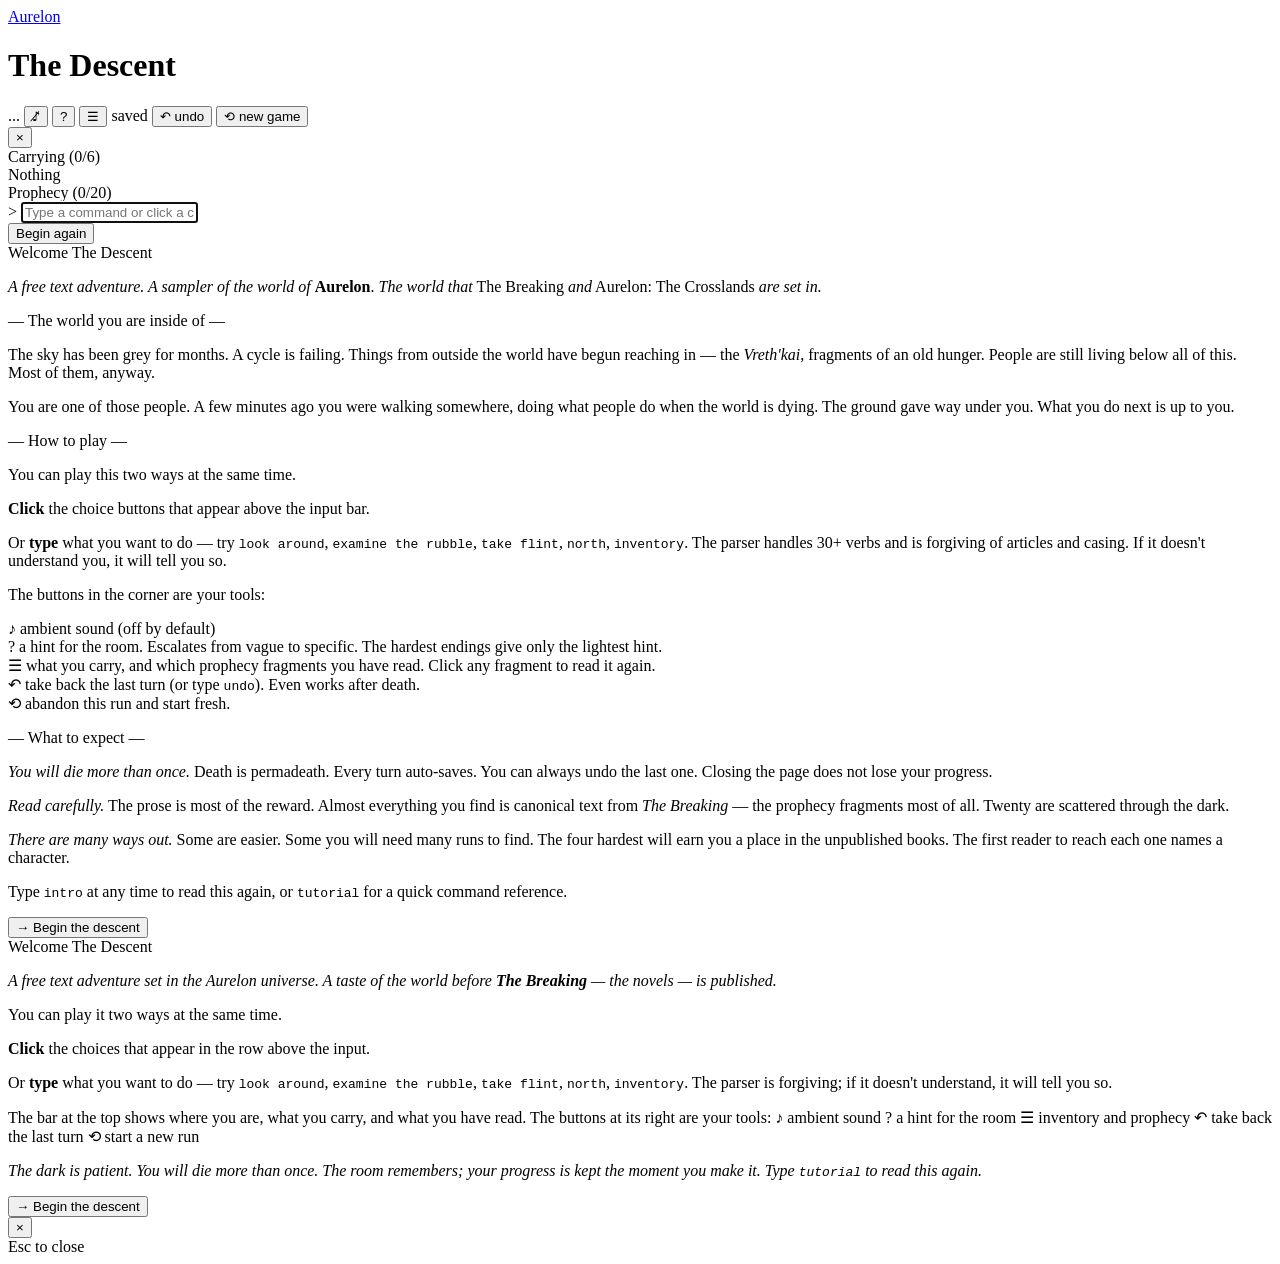
==== index.html @ 8e9ea3c6 "Update index.html" ====
<!DOCTYPE html>
<html lang="en">
<head>
  <meta charset="UTF-8">
  <meta name="viewport" content="width=device-width, initial-scale=1.0">
  <title>The Descent — Aurelon</title>
  <meta name="description" content="A free text adventure set in the world of Aurelon — a sampler of The Breaking, the upcoming first cycle of novels.">
  <meta name="theme-color" content="#0a0a0a">

  <!-- Open Graph / social card -->
  <meta property="og:type" content="website">
  <meta property="og:title" content="The Descent — Aurelon">
  <meta property="og:description" content="A free text adventure. There are ten ways out. Four are still unnamed.">
  <meta property="og:site_name" content="Aurelon Universe">
  <meta property="og:url" content="https://aurelonuniverse.com/the-descent">
  <meta property="og:image" content="https://aurelonuniverse.com/the-descent/og-descent.png">
  <meta property="og:image:width" content="1200">
  <meta property="og:image:height" content="630">
  <meta property="og:image:alt" content="The Descent — Aurelon. A watcher. A fire. A becoming. A god.">
  <meta name="twitter:card" content="summary_large_image">
  <meta name="twitter:title" content="The Descent — Aurelon">
  <meta name="twitter:description" content="A free text adventure. There are ten ways out. Four are still unnamed.">
  <meta name="twitter:image" content="https://aurelonuniverse.com/the-descent/og-descent.png">

  <!-- Optional: claim/state API endpoint. Paste the Cloudflare Worker URL here
       (see infra/cloudflare/README.md). Leave empty to run fully offline —
       the game works either way, but server-side first-claim ranking and the
       post-naming chamber UX only activate when this is set. -->
  <meta name="descent-api-url" content="https://the-descent-claims.deaviantchild1990.workers.dev">

  <!-- Author contact for the deferred-naming branch — used only when a player
       reaches the Sleeping God chamber and chooses to "wait" rather than
       commit a name immediately. Substitute your preferred channel:
         mailto:author@aurelonuniverse.com
         https://aurelonuniverse.com/witness
         https://discord.gg/your-invite
       Falls back to "aurelonuniverse.com/witness" if blank. -->
  <meta name="descent-author-contact" content="https://discord.gg/WdqrJRg4Qn">

  <!-- Favicon: stylised circle-with-keyhole, the cosmogony-wall mark, in gold on black -->
  <link rel="icon" type="image/svg+xml" href="data:image/svg+xml;utf8,<svg xmlns='http://www.w3.org/2000/svg' viewBox='0 0 64 64'><rect width='64' height='64' fill='%230a0a0a' rx='8'/><circle cx='32' cy='32' r='22' fill='none' stroke='%23c9a84c' stroke-width='2'/><circle cx='32' cy='27' r='5' fill='%23c9a84c'/><rect x='29.5' y='29' width='5' height='12' fill='%23c9a84c'/></svg>">

  <link rel="stylesheet" href="css/style.css">

  <!-- Cloudflare Web Analytics --><script defer src='https://static.cloudflareinsights.com/beacon.min.js' data-cf-beacon='{"token": "c6b10b9c22674a1fa83ea88372c5a3a4"}'></script><!-- End Cloudflare Web Analytics -->
</head>
<body>

<div class="game-container">

  <!-- Header — Aurelon brand eyebrow over the game title -->
  <header class="game-header">
    <div class="brand-eyebrow">
      <a href="https://aurelonuniverse.com" target="_blank" rel="noopener noreferrer">Aurelon</a>
    </div>
    <h1 class="game-title">The Descent</h1>
  </header>

  <!-- Status Bar -->
  <div id="status-bar">
    <span id="status-info"><span class="status-room">...</span></span>
    <span class="status-controls">
      <button id="audio-btn" class="status-btn status-btn-icon" title="Toggle ambient sound (muted by default)" aria-label="Toggle ambient audio" data-muted="true">♪̸</button>
      <button id="hint-btn" class="status-btn status-btn-icon" title="Show a hint for this room (escalates from vague to specific — hardest endings give only the lightest hint)" aria-label="Request a hint">?</button>
      <button id="sidebar-toggle" class="status-btn status-btn-icon" title="Show inventory and prophecy" aria-label="Open inventory and prophecy panel">☰</button>
      <span id="save-pulse" class="save-pulse" title="Your progress is auto-saved" aria-hidden="true">
        <span class="save-pulse-dot"></span>
        <span class="save-pulse-label">saved</span>
      </span>
      <button id="undo-btn" class="status-btn" title="Take back the last turn (oops, undo)" aria-label="Undo last turn">↶<span class="btn-label"> undo</span></button>
      <button id="newgame-btn" class="status-btn" title="Discard saved progress and start a new run" aria-label="Start a new game">⟲<span class="btn-label"> new game</span></button>
    </span>
  </div>

  <!-- Main Output -->
  <main id="output"></main>

  <!-- Sidebar (drawer on mobile, fixed column on desktop) -->
  <aside class="sidebar" id="sidebar">
    <button id="sidebar-close" class="sidebar-close" aria-label="Close inventory panel">×</button>
    <div id="inventory-panel">
      <div class="panel-header">Carrying (0/6)</div>
      <div class="panel-empty">Nothing</div>
    </div>
    <div id="fragments-panel">
      <div class="panel-header">Prophecy (0/20)</div>
    </div>
    <div id="catches-panel" style="display:none;">
      <div class="panel-header">Catches (0/3)</div>
    </div>
  </aside>
  <div id="sidebar-overlay" class="sidebar-overlay" aria-hidden="true"></div>

  <!-- Choice Buttons -->
  <div id="choices"></div>

  <!-- Text Input -->
  <div id="input-container">
    <form id="input-form">
      <span class="input-prompt">&gt;</span>
      <input type="text" id="text-input" placeholder="Type a command or click a choice above..." autocomplete="off" autofocus>
    </form>
  </div>

  <!-- Restart Button (hidden until game over) -->
  <button id="restart-btn">Begin again</button>

</div>

<!-- Expanded intro modal (first-run only, dismissable, re-callable via `intro`) -->
<div id="intro-modal" class="tutorial-modal" aria-hidden="true" role="dialog">
  <div class="tutorial-modal-backdrop"></div>
  <article class="tutorial-modal-content intro-modal-content">
    <header class="tutorial-modal-header">
      <span class="tutorial-modal-id">Welcome</span>
      <span class="tutorial-modal-title">The Descent</span>
    </header>
    <div class="tutorial-modal-body">
      <p><em>A free text adventure. A sampler of the world of</em> <strong>Aurelon</strong>. <em>The world that</em> The Breaking <em>and</em> Aurelon: The Crosslands <em>are set in.</em></p>

      <p class="intro-section-label">— The world you are inside of —</p>
      <p>The sky has been grey for months. A cycle is failing. Things from outside the world have begun reaching in — the <em>Vreth'kai</em>, fragments of an old hunger. People are still living below all of this. Most of them, anyway.</p>
      <p>You are one of those people. A few minutes ago you were walking somewhere, doing what people do when the world is dying. The ground gave way under you. What you do next is up to you.</p>

      <p class="intro-section-label">— How to play —</p>
      <p>You can play this two ways at the same time.</p>
      <p><strong>Click</strong> the choice buttons that appear above the input bar.</p>
      <p>Or <strong>type</strong> what you want to do — try <code>look around</code>, <code>examine the rubble</code>, <code>take flint</code>, <code>north</code>, <code>inventory</code>. The parser handles 30+ verbs and is forgiving of articles and casing. If it doesn't understand you, it will tell you so.</p>
      <p>The buttons in the corner are your tools:</p>
      <p class="tut-icons">
        <span class="tut-icon">♪</span> ambient sound (off by default)<br>
        <span class="tut-icon">?</span> a hint for the room. Escalates from vague to specific. The hardest endings give only the lightest hint.<br>
        <span class="tut-icon">☰</span> what you carry, and which prophecy fragments you have read. Click any fragment to read it again.<br>
        <span class="tut-icon">↶</span> take back the last turn (or type <code>undo</code>). Even works after death.<br>
        <span class="tut-icon">⟲</span> abandon this run and start fresh.
      </p>

      <p class="intro-section-label">— What to expect —</p>
      <p><em>You will die more than once.</em> Death is permadeath. Every turn auto-saves. You can always undo the last one. Closing the page does not lose your progress.</p>
      <p><em>Read carefully.</em> The prose is most of the reward. Almost everything you find is canonical text from <em>The Breaking</em> — the prophecy fragments most of all. Twenty are scattered through the dark.</p>
      <p><em>There are many ways out.</em> Some are easier. Some you will need many runs to find. The four hardest will earn you a place in the unpublished books. The first reader to reach each one names a character.</p>
      <p>Type <code>intro</code> at any time to read this again, or <code>tutorial</code> for a quick command reference.</p>
    </div>
    <footer class="tutorial-modal-footer">
      <button id="intro-begin" class="tutorial-modal-btn">→ Begin the descent</button>
    </footer>
  </article>
</div>

<!-- Quick reference modal (recallable via `tutorial`) -->
<div id="tutorial-modal" class="tutorial-modal" aria-hidden="true" role="dialog">
  <div class="tutorial-modal-backdrop"></div>
  <article class="tutorial-modal-content">
    <header class="tutorial-modal-header">
      <span class="tutorial-modal-id">Welcome</span>
      <span class="tutorial-modal-title">The Descent</span>
    </header>
    <div class="tutorial-modal-body">
      <p><em>A free text adventure set in the Aurelon universe. A taste of the world before <strong>The Breaking</strong> — the novels — is published.</em></p>
      <p>You can play it two ways at the same time.</p>
      <p><strong>Click</strong> the choices that appear in the row above the input.</p>
      <p>Or <strong>type</strong> what you want to do — try <code>look around</code>, <code>examine the rubble</code>, <code>take flint</code>, <code>north</code>, <code>inventory</code>. The parser is forgiving; if it doesn't understand, it will tell you so.</p>
      <p>The bar at the top shows where you are, what you carry, and what you have read. The buttons at its right are your tools:
        <span class="tut-icons">
          <span class="tut-icon">♪</span> ambient sound
          <span class="tut-icon">?</span> a hint for the room
          <span class="tut-icon">☰</span> inventory and prophecy
          <span class="tut-icon">↶</span> take back the last turn
          <span class="tut-icon">⟲</span> start a new run
        </span>
      </p>
      <p class="tutorial-flavor"><em>The dark is patient. You will die more than once. The room remembers; your progress is kept the moment you make it. Type <code>tutorial</code> to read this again.</em></p>
    </div>
    <footer class="tutorial-modal-footer">
      <button id="tutorial-begin" class="tutorial-modal-btn">→ Begin the descent</button>
    </footer>
  </article>
</div>

<!-- Prophecy fragment viewer modal -->
<div id="prophecy-modal" class="prophecy-modal" aria-hidden="true" role="dialog">
  <div class="prophecy-modal-backdrop"></div>
  <article class="prophecy-modal-content">
    <button id="prophecy-modal-close" class="prophecy-modal-close" aria-label="Close prophecy viewer">×</button>
    <header class="prophecy-modal-header">
      <span class="prophecy-modal-id"></span>
      <span class="prophecy-modal-title"></span>
    </header>
    <div class="prophecy-modal-text"></div>
    <footer class="prophecy-modal-footer">
      <span class="prophecy-modal-foundin"></span>
      <span class="prophecy-modal-hint">Esc to close</span>
    </footer>
  </article>
</div>

<!-- Game Scripts -->
<script src="js/engine.js"></script>
<script src="js/data.js"></script>
<script src="js/audio.js"></script>
<script src="js/ui.js"></script>
<script>
  // Initialize the engine and the UI.
  const engine = new GameEngine();
  engine.init(GAME_DATA);
  const ui = new GameUI(engine);

  // Optional claim/state API — read the Cloudflare Worker URL from the meta
  // tag in <head>. When set, the engine submits ending claims and fetches
  // global state to adapt the post-naming Sleeping God chamber UX. Game works
  // fully offline if the meta tag is empty.
  const apiUrlMeta = document.querySelector('meta[name="descent-api-url"]');
  const apiUrl = apiUrlMeta && apiUrlMeta.content && apiUrlMeta.content.trim();
  if (apiUrl) {
    engine.setApiBaseUrl(apiUrl);
    engine.fetchServerState();  // background — UI doesn't block on this
  }

  // Author contact — used in the deferred-naming branch ("step back and
  // write to the author"). Read from a meta tag so it's editable per
  // deploy without touching the engine.
  const contactMeta = document.querySelector('meta[name="descent-author-contact"]');
  const contact = contactMeta && contactMeta.content && contactMeta.content.trim();
  if (contact) {
    engine.setAuthorContact(contact);
  }

  // boot() handles tutorial-on-first-run, then resume-or-start.
  ui.boot();
</script>

</body>
</html>
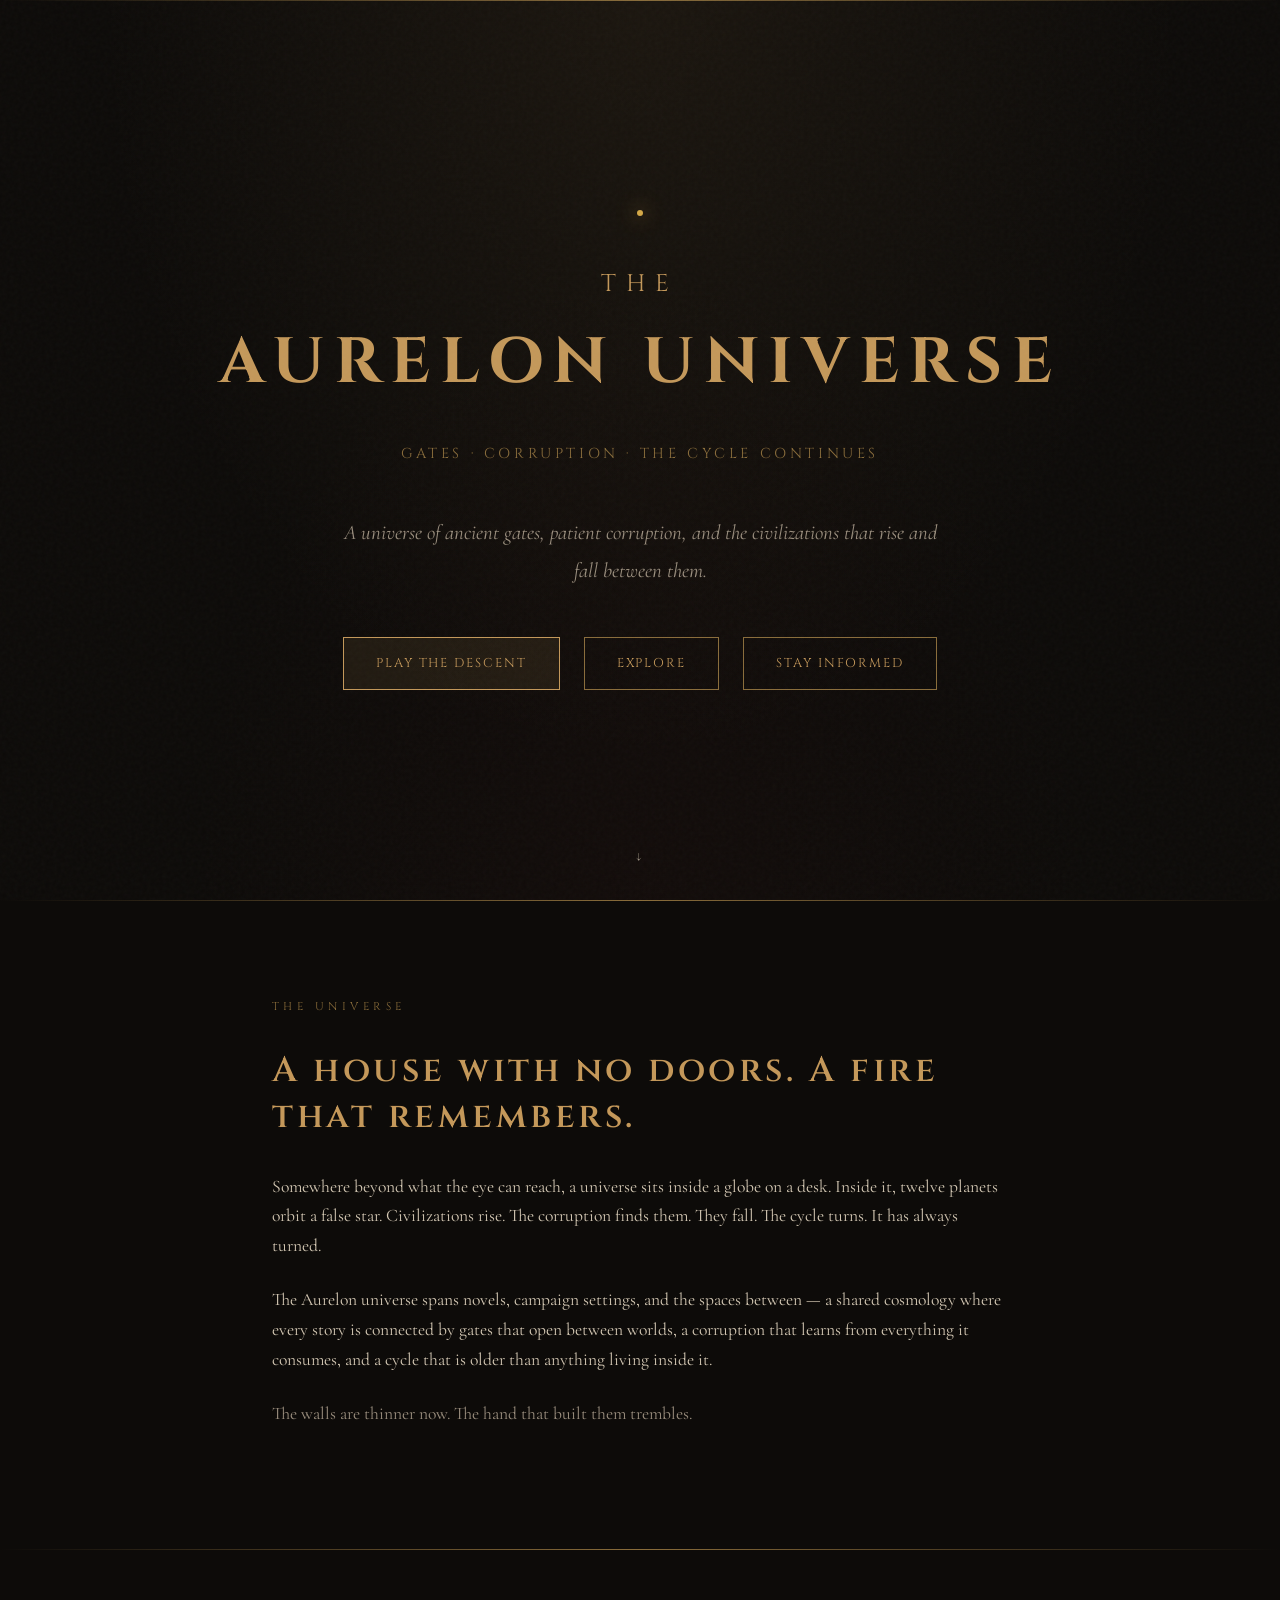
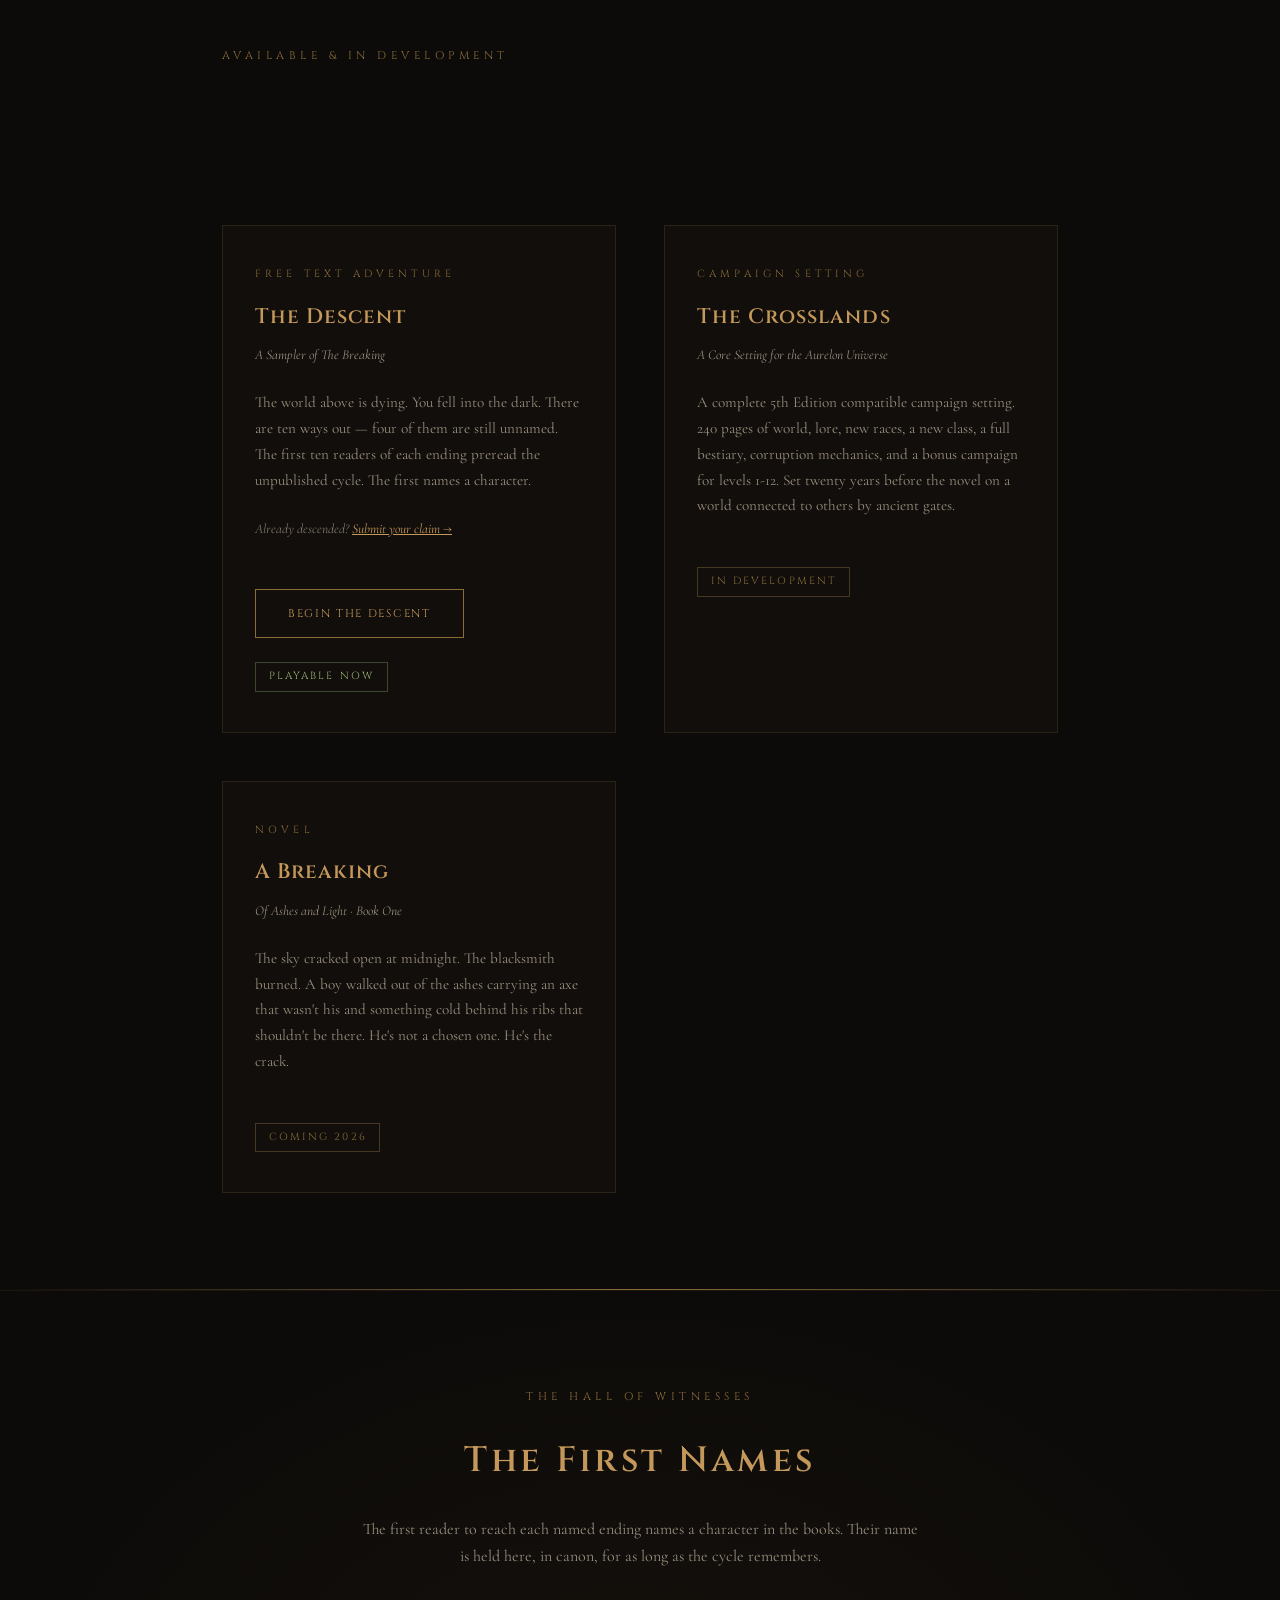
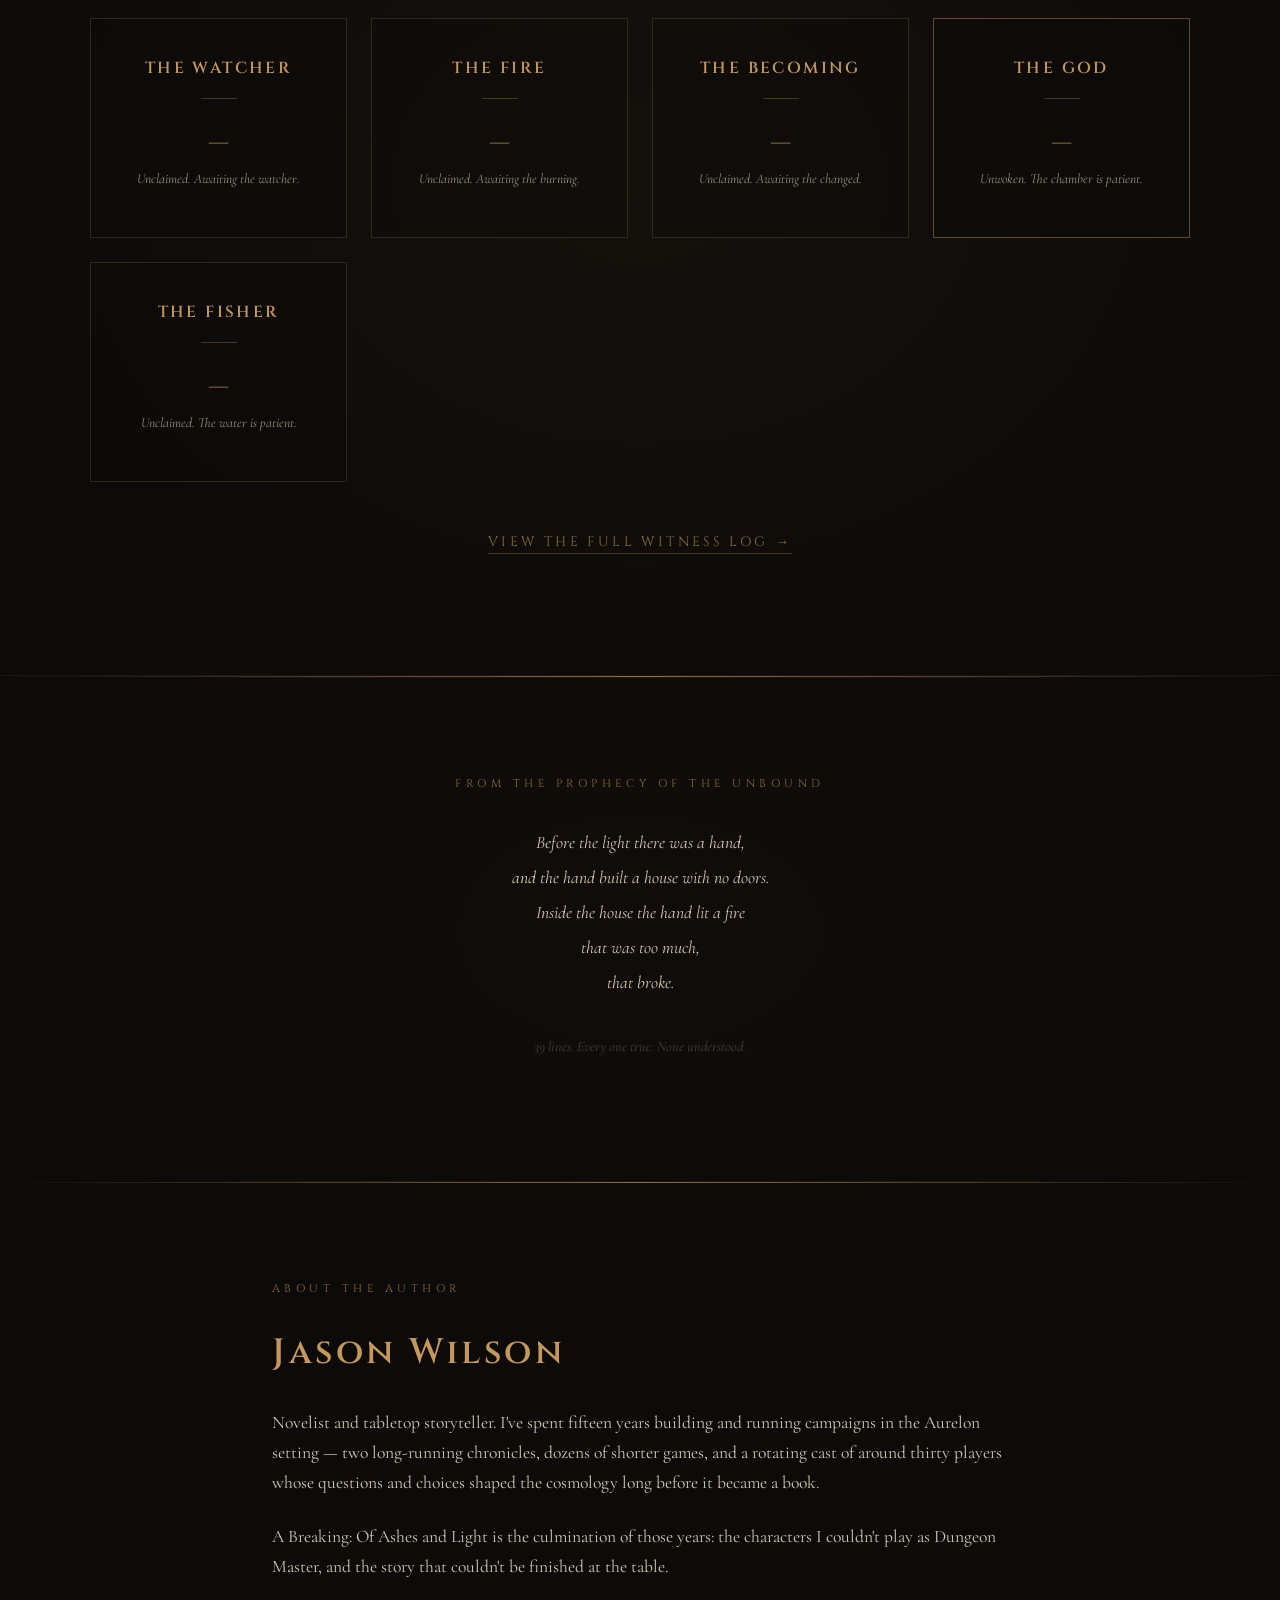
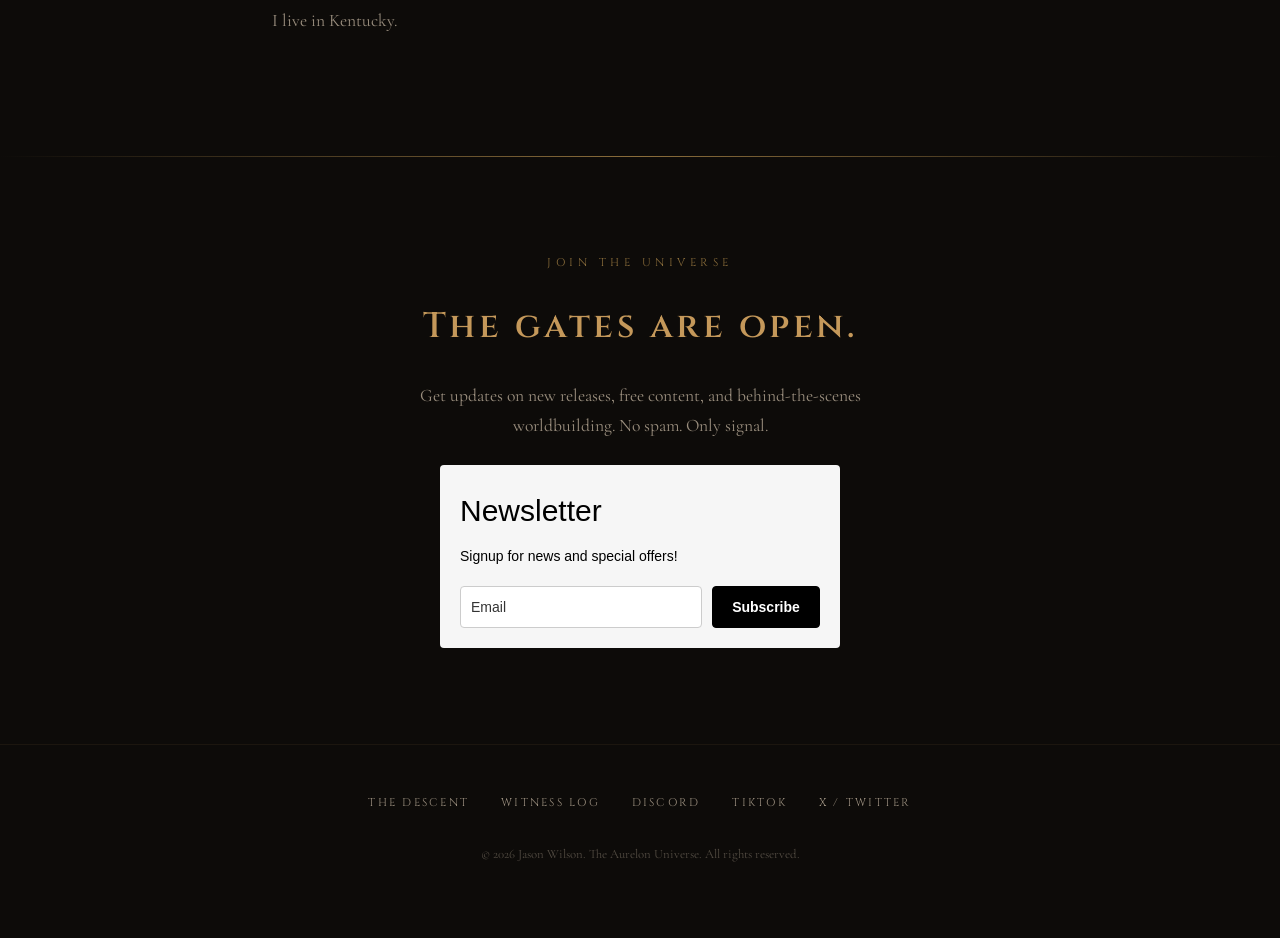
==== commit fd7c846f: "Update print statement from 'Hello' to 'Goodbye'" ====
--- a/index.html
+++ b/index.html
@@ -1,233 +1,1514 @@
 <!DOCTYPE html>
 <html lang="en">
 <head>
-  <meta charset="UTF-8">
-  <meta name="viewport" content="width=device-width, initial-scale=1.0">
-  <title>The Descent — Aurelon</title>
-  <meta name="description" content="A free text adventure set in the world of Aurelon — a sampler of The Breaking, the upcoming first cycle of novels.">
-  <meta name="theme-color" content="#0a0a0a">
-
-  <!-- Open Graph / social card -->
-  <meta property="og:type" content="website">
-  <meta property="og:title" content="The Descent — Aurelon">
-  <meta property="og:description" content="A free text adventure. There are ten ways out. Four are still unnamed.">
-  <meta property="og:site_name" content="Aurelon Universe">
-  <meta property="og:url" content="https://aurelonuniverse.com/the-descent">
-  <meta property="og:image" content="https://aurelonuniverse.com/the-descent/og-descent.png">
-  <meta property="og:image:width" content="1200">
-  <meta property="og:image:height" content="630">
-  <meta property="og:image:alt" content="The Descent — Aurelon. A watcher. A fire. A becoming. A god.">
-  <meta name="twitter:card" content="summary_large_image">
-  <meta name="twitter:title" content="The Descent — Aurelon">
-  <meta name="twitter:description" content="A free text adventure. There are ten ways out. Four are still unnamed.">
-  <meta name="twitter:image" content="https://aurelonuniverse.com/the-descent/og-descent.png">
-
-  <!-- Optional: claim/state API endpoint. Paste the Cloudflare Worker URL here
-       (see infra/cloudflare/README.md). Leave empty to run fully offline —
-       the game works either way, but server-side first-claim ranking and the
-       post-naming chamber UX only activate when this is set. -->
-  <meta name="descent-api-url" content="https://the-descent-claims.deaviantchild1990.workers.dev">
-
-  <!-- Author contact for the deferred-naming branch — used only when a player
-       reaches the Sleeping God chamber and chooses to "wait" rather than
-       commit a name immediately. Substitute your preferred channel:
-         mailto:author@aurelonuniverse.com
-         https://aurelonuniverse.com/witness
-         https://discord.gg/your-invite
-       Falls back to "aurelonuniverse.com/witness" if blank. -->
-  <meta name="descent-author-contact" content="https://discord.gg/WdqrJRg4Qn">
-
-  <!-- Favicon: stylised circle-with-keyhole, the cosmogony-wall mark, in gold on black -->
-  <link rel="icon" type="image/svg+xml" href="data:image/svg+xml;utf8,<svg xmlns='http://www.w3.org/2000/svg' viewBox='0 0 64 64'><rect width='64' height='64' fill='%230a0a0a' rx='8'/><circle cx='32' cy='32' r='22' fill='none' stroke='%23c9a84c' stroke-width='2'/><circle cx='32' cy='27' r='5' fill='%23c9a84c'/><rect x='29.5' y='29' width='5' height='12' fill='%23c9a84c'/></svg>">
-
-  <link rel="stylesheet" href="css/style.css">
-
-  <!-- Cloudflare Web Analytics --><script defer src='https://static.cloudflareinsights.com/beacon.min.js' data-cf-beacon='{"token": "c6b10b9c22674a1fa83ea88372c5a3a4"}'></script><!-- End Cloudflare Web Analytics -->
+<meta charset="UTF-8">
+<meta name="viewport" content="width=device-width, initial-scale=1.0">
+<title>The Aurelon Universe — Gates. Corruption. The Cycle Continues.</title>
+<meta name="description" content="The Crosslands campaign setting and A Breaking: Of Ashes and Light novel. A universe of gates, corruption, and the civilizations that rise and fall between them.">
+<link rel="preconnect" href="https://fonts.googleapis.com">
+<link href="https://fonts.googleapis.com/css2?family=Cinzel:wght@400;600;700&family=Cormorant+Garamond:ital,wght@0,400;0,500;0,600;1,400&display=swap" rel="stylesheet">
+<style>
+*, *::before, *::after { margin: 0; padding: 0; box-sizing: border-box; }
+
+:root {
+  --gold: #c4985a;
+  --gold-light: #d4a847;
+  --gold-dim: #8a6d3b;
+  --bone: #e8dcc8;
+  --parchment: #f5f0e6;
+  --dark: #0d0b09;
+  --dark-mid: #1a1612;
+  --dark-surface: #231f1a;
+  --red-vein: #6b2020;
+  --text-primary: #d4c8b4;
+  --text-secondary: #9a8e7e;
+}
+
+html { scroll-behavior: smooth; }
+
+body {
+  font-family: 'Cormorant Garamond', Georgia, serif;
+  background: var(--dark);
+  color: var(--text-primary);
+  line-height: 1.7;
+  overflow-x: hidden;
+}
+
+.noise {
+  position: fixed;
+  top: 0; left: 0; width: 100%; height: 100%;
+  pointer-events: none;
+  z-index: 9999;
+  opacity: 0.03;
+  background-image: url("data:image/svg+xml,%3Csvg viewBox='0 0 256 256' xmlns='http://www.w3.org/2000/svg'%3E%3Cfilter id='n'%3E%3CfeTurbulence type='fractalNoise' baseFrequency='0.9' numOctaves='4' stitchTiles='stitch'/%3E%3C/filter%3E%3Crect width='100%25' height='100%25' filter='url(%23n)'/%3E%3C/svg%3E");
+}
+
+/* HERO */
+.hero {
+  min-height: 100vh;
+  display: flex;
+  flex-direction: column;
+  align-items: center;
+  justify-content: center;
+  text-align: center;
+  padding: 2rem;
+  position: relative;
+  background: radial-gradient(ellipse at center top, rgba(196,152,90,0.08) 0%, transparent 60%),
+              radial-gradient(ellipse at center bottom, rgba(107,32,32,0.06) 0%, transparent 50%),
+              var(--dark);
+}
+
+.hero::before {
+  content: '';
+  position: absolute;
+  top: 0; left: 0; right: 0;
+  height: 1px;
+  background: linear-gradient(90deg, transparent, var(--gold-dim), transparent);
+}
+
+.hero-star {
+  width: 6px; height: 6px;
+  background: var(--gold-light);
+  border-radius: 50%;
+  margin-bottom: 3rem;
+  box-shadow: 0 0 20px var(--gold-light), 0 0 60px rgba(212,168,71,0.3);
+  animation: pulse 4s ease-in-out infinite;
+}
+
+@keyframes pulse {
+  0%, 100% { box-shadow: 0 0 20px var(--gold-light), 0 0 60px rgba(212,168,71,0.3); }
+  50% { box-shadow: 0 0 30px var(--gold-light), 0 0 80px rgba(212,168,71,0.5); }
+}
+
+.hero-title {
+  font-family: 'Cinzel', serif;
+  color: var(--gold);
+  letter-spacing: 0.3em;
+  text-transform: uppercase;
+  margin-bottom: 0.5rem;
+}
+
+.hero-title .the { font-size: clamp(1rem, 3vw, 1.5rem); font-weight: 400; display: block; margin-bottom: 0.25rem; }
+.hero-title .main { font-size: clamp(2rem, 7vw, 4rem); font-weight: 700; display: block; }
+
+.hero-subtitle {
+  font-family: 'Cinzel', serif;
+  font-size: clamp(0.7rem, 1.8vw, 0.9rem);
+  color: var(--gold-dim);
+  letter-spacing: 0.25em;
+  text-transform: uppercase;
+  margin-top: 1rem;
+  margin-bottom: 3rem;
+}
+
+.hero-tagline {
+  font-size: clamp(1rem, 2.5vw, 1.3rem);
+  font-style: italic;
+  color: var(--text-secondary);
+  max-width: 600px;
+  margin-bottom: 3rem;
+  line-height: 1.8;
+}
+
+.hero-buttons {
+  display: flex;
+  gap: 1.5rem;
+  flex-wrap: wrap;
+  justify-content: center;
+}
+
+.btn {
+  font-family: 'Cinzel', serif;
+  font-size: 0.8rem;
+  letter-spacing: 0.15em;
+  text-transform: uppercase;
+  text-decoration: none;
+  padding: 0.9rem 2rem;
+  border: 1px solid var(--gold-dim);
+  color: var(--gold);
+  background: transparent;
+  transition: all 0.3s ease;
+  cursor: pointer;
+}
+
+.btn:hover {
+  background: rgba(196,152,90,0.1);
+  border-color: var(--gold);
+  box-shadow: 0 0 20px rgba(196,152,90,0.15);
+}
+
+.btn-primary {
+  background: rgba(196,152,90,0.1);
+  border-color: var(--gold);
+}
+
+.scroll-hint {
+  position: absolute;
+  bottom: 2rem;
+  color: var(--text-secondary);
+  font-size: 0.8rem;
+  letter-spacing: 0.2em;
+  text-transform: uppercase;
+  animation: bob 2s ease-in-out infinite;
+}
+
+@keyframes bob {
+  0%, 100% { transform: translateY(0); }
+  50% { transform: translateY(8px); }
+}
+
+/* DIVIDER */
+.divider {
+  height: 1px;
+  background: linear-gradient(90deg, transparent, var(--gold-dim), transparent);
+  margin: 0;
+}
+
+/* SECTIONS */
+section {
+  max-width: 800px;
+  margin: 0 auto;
+  padding: 6rem 2rem;
+}
+
+.section-label {
+  font-family: 'Cinzel', serif;
+  font-size: 0.7rem;
+  letter-spacing: 0.4em;
+  text-transform: uppercase;
+  color: var(--gold-dim);
+  margin-bottom: 2rem;
+}
+
+h2 {
+  font-family: 'Cinzel', serif;
+  font-size: clamp(1.5rem, 4vw, 2.2rem);
+  color: var(--gold);
+  font-weight: 600;
+  letter-spacing: 0.1em;
+  margin-bottom: 2rem;
+  line-height: 1.3;
+}
+
+p {
+  font-size: 1.1rem;
+  margin-bottom: 1.5rem;
+  color: var(--text-primary);
+}
+
+.text-dim { color: var(--text-secondary); }
+
+/* PRODUCTS */
+.products {
+  display: grid;
+  grid-template-columns: 1fr;
+  gap: 3rem;
+  max-width: 900px;
+  margin: 0 auto;
+  padding: 6rem 2rem;
+}
+
+@media (min-width: 700px) {
+  .products { grid-template-columns: 1fr 1fr; }
+}
+
+.product-card {
+  border: 1px solid rgba(196,152,90,0.15);
+  padding: 2.5rem 2rem;
+  background: rgba(196,152,90,0.02);
+  transition: border-color 0.3s ease;
+}
+
+.product-card:hover {
+  border-color: rgba(196,152,90,0.3);
+}
+
+.product-type {
+  font-family: 'Cinzel', serif;
+  font-size: 0.65rem;
+  letter-spacing: 0.4em;
+  text-transform: uppercase;
+  color: var(--gold-dim);
+  margin-bottom: 1rem;
+}
+
+.product-card h3 {
+  font-family: 'Cinzel', serif;
+  font-size: 1.3rem;
+  color: var(--gold);
+  font-weight: 600;
+  margin-bottom: 0.5rem;
+  letter-spacing: 0.05em;
+}
+
+.product-card .subtitle {
+  font-size: 0.85rem;
+  color: var(--text-secondary);
+  font-style: italic;
+  margin-bottom: 1.5rem;
+}
+
+.product-card p {
+  font-size: 0.95rem;
+  color: var(--text-secondary);
+  line-height: 1.7;
+}
+
+.product-card .btn {
+  margin-top: 1.5rem;
+  display: inline-block;
+  font-size: 0.7rem;
+}
+
+.product-status {
+  display: inline-block;
+  font-family: 'Cinzel', serif;
+  font-size: 0.65rem;
+  letter-spacing: 0.2em;
+  text-transform: uppercase;
+  padding: 0.3rem 0.8rem;
+  border: 1px solid;
+  margin-top: 1.5rem;
+}
+
+.status-available { border-color: rgba(120,160,90,0.4); color: #98b472; }
+.status-coming { border-color: rgba(196,152,90,0.3); color: var(--gold-dim); }
+
+/* HALL OF WITNESSES */
+.hall-of-witnesses {
+  background: radial-gradient(ellipse at center, rgba(196,152,90,0.04) 0%, transparent 70%);
+  border-top: 1px solid rgba(196,152,90,0.08);
+  border-bottom: 1px solid rgba(196,152,90,0.08);
+  max-width: none;
+  padding: 6rem 2rem;
+}
+
+.witness-grid {
+  max-width: 1100px;
+  margin: 0 auto;
+  display: grid;
+  grid-template-columns: 1fr;
+  gap: 1.5rem;
+}
+
+@media (min-width: 700px) {
+  .witness-grid { grid-template-columns: 1fr 1fr; }
+}
+
+@media (min-width: 1100px) {
+  .witness-grid { grid-template-columns: 1fr 1fr 1fr 1fr; }
+}
+
+.witness-card {
+  display: block;
+  border: 1px solid rgba(196,152,90,0.2);
+  padding: 2.2rem 1.5rem 2rem;
+  text-decoration: none;
+  text-align: center;
+  background: rgba(13,11,9,0.5);
+  transition: all 0.3s ease;
+  min-height: 220px;
+}
+
+.witness-card:hover {
+  border-color: var(--gold);
+  background: rgba(196,152,90,0.05);
+  transform: translateY(-2px);
+  box-shadow: 0 4px 24px rgba(196,152,90,0.06);
+}
+
+.witness-card.claimed {
+  border-color: rgba(196,152,90,0.5);
+  background: rgba(196,152,90,0.04);
+}
+
+.witness-card.special-sleeping {
+  border-color: rgba(212,168,71,0.4);
+}
+
+.witness-card.special-sleeping.claimed {
+  border-color: var(--gold-light);
+  box-shadow: 0 0 32px rgba(212,168,71,0.08);
+}
+
+.witness-eyebrow {
+  font-family: 'Cinzel', serif;
+  font-size: 0.65rem;
+  letter-spacing: 0.4em;
+  text-transform: uppercase;
+  color: var(--gold-dim);
+  margin-bottom: 0.75rem;
+  min-height: 0.75rem;
+}
+
+/* Empty eyebrow takes no space — the archetype only appears when a card
+   has been claimed and the JS reveals "what this ending was once known as." */
+.witness-eyebrow:empty {
+  margin-bottom: 0;
+  min-height: 0;
+}
+
+.witness-title {
+  font-family: 'Cinzel', serif;
+  font-size: 1rem;
+  letter-spacing: 0.15em;
+  color: var(--gold);
+  font-weight: 600;
+  margin-bottom: 1rem;
+  text-transform: uppercase;
+}
+
+.witness-divider {
+  width: 36px;
+  height: 1px;
+  background: rgba(196,152,90,0.3);
+  margin: 0 auto 1.2rem;
+}
+
+.witness-claimant {
+  font-family: 'Cinzel', serif;
+  font-size: 0.95rem;
+  letter-spacing: 0.08em;
+  color: var(--text-primary);
+  margin-bottom: 0.5rem;
+  min-height: 1.5em;
+}
+
+.witness-card:not(.claimed) .witness-claimant {
+  color: var(--gold-dim);
+  font-family: 'Cormorant Garamond', serif;
+  font-style: italic;
+  font-size: 1.6rem;
+  letter-spacing: 0;
+}
+
+.witness-meta {
+  font-size: 0.85rem;
+  font-style: italic;
+  color: var(--text-secondary);
+  line-height: 1.5;
+  min-height: 2.5em;
+  padding: 0 0.5rem;
+}
+
+.witness-card.claimed .witness-meta {
+  color: var(--gold-dim);
+}
+
+.witness-named-character {
+  display: block;
+  font-family: 'Cormorant Garamond', serif;
+  font-style: italic;
+  color: var(--gold);
+  font-size: 1rem;
+  margin-top: 0.5rem;
+  letter-spacing: 0.02em;
+}
+
+/* PROPHECY */
+.prophecy-section {
+  background: radial-gradient(ellipse at center, rgba(107,32,32,0.04) 0%, transparent 70%);
+  border-top: 1px solid rgba(196,152,90,0.08);
+  border-bottom: 1px solid rgba(196,152,90,0.08);
+}
+
+.prophecy-text {
+  font-style: italic;
+  text-align: center;
+  max-width: 550px;
+  margin: 0 auto;
+  color: var(--text-secondary);
+  font-size: 1.15rem;
+  line-height: 2;
+}
+
+/* SIGNUP */
+.signup-section {
+  text-align: center;
+  max-width: 600px;
+  margin: 0 auto;
+  padding: 6rem 2rem;
+}
+
+.signup-form {
+  display: flex;
+  gap: 0;
+  margin-top: 2rem;
+  max-width: 450px;
+  margin-left: auto;
+  margin-right: auto;
+}
+
+.signup-form input[type="email"] {
+  flex: 1;
+  padding: 0.8rem 1rem;
+  font-family: 'Cormorant Garamond', serif;
+  font-size: 0.95rem;
+  background: var(--dark-surface);
+  border: 1px solid rgba(196,152,90,0.2);
+  border-right: none;
+  color: var(--text-primary);
+  outline: none;
+}
+
+.signup-form input[type="email"]::placeholder {
+  color: var(--text-secondary);
+  font-style: italic;
+}
+
+.signup-form input[type="email"]:focus {
+  border-color: var(--gold-dim);
+}
+
+.signup-form button {
+  font-family: 'Cinzel', serif;
+  font-size: 0.7rem;
+  letter-spacing: 0.15em;
+  text-transform: uppercase;
+  padding: 0.8rem 1.5rem;
+  background: rgba(196,152,90,0.1);
+  border: 1px solid rgba(196,152,90,0.3);
+  color: var(--gold);
+  cursor: pointer;
+  transition: all 0.3s ease;
+  white-space: nowrap;
+}
+
+.signup-form button:hover {
+  background: rgba(196,152,90,0.2);
+  border-color: var(--gold);
+}
+
+.signup-note {
+  font-size: 0.8rem;
+  color: var(--text-secondary);
+  margin-top: 1rem;
+  font-style: italic;
+}
+
+/* FOOTER */
+footer {
+  border-top: 1px solid rgba(196,152,90,0.08);
+  padding: 3rem 2rem;
+  text-align: center;
+}
+
+.footer-links {
+  display: flex;
+  gap: 2rem;
+  justify-content: center;
+  flex-wrap: wrap;
+  margin-bottom: 2rem;
+}
+
+.footer-links a {
+  font-family: 'Cinzel', serif;
+  font-size: 0.7rem;
+  letter-spacing: 0.2em;
+  text-transform: uppercase;
+  color: var(--text-secondary);
+  text-decoration: none;
+  transition: color 0.3s ease;
+}
+
+.footer-links a:hover { color: var(--gold); }
+
+.footer-copy {
+  font-size: 0.8rem;
+  color: rgba(154,142,126,0.5);
+}
+
+/* MOBILE */
+@media (max-width: 600px) {
+  .hero-buttons { flex-direction: column; align-items: center; }
+  .signup-form { flex-direction: column; }
+  .signup-form input[type="email"] { border-right: 1px solid rgba(196,152,90,0.2); border-bottom: none; }
+  .footer-links { flex-direction: column; align-items: center; gap: 1rem; }
+}
+</style>
+
+<!-- Cloudflare Web Analytics --><script defer src='https://static.cloudflareinsights.com/beacon.min.js' data-cf-beacon='{"token": "c6b10b9c22674a1fa83ea88372c5a3a4"}'></script><!-- End Cloudflare Web Analytics -->
 </head>
 <body>
 
-<div class="game-container">
-
-  <!-- Header — Aurelon brand eyebrow over the game title -->
-  <header class="game-header">
-    <div class="brand-eyebrow">
-      <a href="https://aurelonuniverse.com" target="_blank" rel="noopener noreferrer">Aurelon</a>
+<div class="noise"></div>
+
+<!-- HERO -->
+<header class="hero">
+  <div class="hero-star"></div>
+  <h1 class="hero-title">
+    <span class="the">The</span>
+    <span class="main">Aurelon Universe</span>
+  </h1>
+  <p class="hero-subtitle">Gates &middot; Corruption &middot; The Cycle Continues</p>
+  <p class="hero-tagline">A universe of ancient gates, patient corruption, and the civilizations that rise and fall between them.</p>
+  <div class="hero-buttons">
+    <a href="/the-descent" class="btn btn-primary">Play The Descent</a>
+    <a href="#products" class="btn">Explore</a>
+    <a href="#signup" class="btn">Stay Informed</a>
+  </div>
+  <div class="scroll-hint">&darr;</div>
+</header>
+
+<div class="divider"></div>
+
+<!-- ABOUT -->
+<section>
+  <div class="section-label">The Universe</div>
+  <h2>A house with no doors. A fire that remembers.</h2>
+  <p>Somewhere beyond what the eye can reach, a universe sits inside a globe on a desk. Inside it, twelve planets orbit a false star. Civilizations rise. The corruption finds them. They fall. The cycle turns. It has always turned.</p>
+  <p>The Aurelon universe spans novels, campaign settings, and the spaces between — a shared cosmology where every story is connected by gates that open between worlds, a corruption that learns from everything it consumes, and a cycle that is older than anything living inside it.</p>
+  <p class="text-dim">The walls are thinner now. The hand that built them trembles.</p>
+</section>
+
+<div class="divider"></div>
+
+<!-- PRODUCTS -->
+<div id="products">
+  <section style="max-width:900px;padding-bottom:2rem;">
+    <div class="section-label">Available &amp; In Development</div>
+  </section>
+  <div class="products">
+    <div class="product-card">
+      <div class="product-type">Free Text Adventure</div>
+      <h3>The Descent</h3>
+      <div class="subtitle">A Sampler of The Breaking</div>
+      <p>The world above is dying. You fell into the dark. There are ten ways out &mdash; four of them are still unnamed. The first ten readers of each ending preread the unpublished cycle. The first names a character.</p>
+      <p style="font-size:0.85rem;color:rgba(154,142,126,0.8);font-style:italic;margin-top:1rem;">Already descended? <a href="/witness" style="color:var(--gold);text-decoration:underline;">Submit your claim &rarr;</a></p>
+      <a href="/the-descent" class="btn">Begin the Descent</a>
+      <span class="product-status status-available">Playable Now</span>
     </div>
-    <h1 class="game-title">The Descent</h1>
-  </header>
-
-  <!-- Status Bar -->
-  <div id="status-bar">
-    <span id="status-info"><span class="status-room">...</span></span>
-    <span class="status-controls">
-      <button id="audio-btn" class="status-btn status-btn-icon" title="Toggle ambient sound (muted by default)" aria-label="Toggle ambient audio" data-muted="true">♪̸</button>
-      <button id="hint-btn" class="status-btn status-btn-icon" title="Show a hint for this room (escalates from vague to specific — hardest endings give only the lightest hint)" aria-label="Request a hint">?</button>
-      <button id="sidebar-toggle" class="status-btn status-btn-icon" title="Show inventory and prophecy" aria-label="Open inventory and prophecy panel">☰</button>
-      <span id="save-pulse" class="save-pulse" title="Your progress is auto-saved" aria-hidden="true">
-        <span class="save-pulse-dot"></span>
-        <span class="save-pulse-label">saved</span>
-      </span>
-      <button id="undo-btn" class="status-btn" title="Take back the last turn (oops, undo)" aria-label="Undo last turn">↶<span class="btn-label"> undo</span></button>
-      <button id="newgame-btn" class="status-btn" title="Discard saved progress and start a new run" aria-label="Start a new game">⟲<span class="btn-label"> new game</span></button>
-    </span>
+    <div class="product-card">
+      <div class="product-type">Campaign Setting</div>
+      <h3>The Crosslands</h3>
+      <div class="subtitle">A Core Setting for the Aurelon Universe</div>
+      <p>A complete 5th Edition compatible campaign setting. 240 pages of world, lore, new races, a new class, a full bestiary, corruption mechanics, and a bonus campaign for levels 1-12. Set twenty years before the novel on a world connected to others by ancient gates.</p>
+      <span class="product-status status-coming">In Development</span>
+    </div>
+    <div class="product-card">
+      <div class="product-type">Novel</div>
+      <h3>A Breaking</h3>
+      <div class="subtitle">Of Ashes and Light &middot; Book One</div>
+      <p>The sky cracked open at midnight. The blacksmith burned. A boy walked out of the ashes carrying an axe that wasn't his and something cold behind his ribs that shouldn't be there. He's not a chosen one. He's the crack.</p>
+      <span class="product-status status-coming">Coming 2026</span>
+    </div>
   </div>
-
-  <!-- Main Output -->
-  <main id="output"></main>
-
-  <!-- Sidebar (drawer on mobile, fixed column on desktop) -->
-  <aside class="sidebar" id="sidebar">
-    <button id="sidebar-close" class="sidebar-close" aria-label="Close inventory panel">×</button>
-    <div id="inventory-panel">
-      <div class="panel-header">Carrying (0/6)</div>
-      <div class="panel-empty">Nothing</div>
+</div>
+
+<div class="divider"></div>
+
+<!-- HALL OF WITNESSES -->
+<section class="hall-of-witnesses">
+  <div class="section-label" style="text-align:center;">The Hall of Witnesses</div>
+  <h2 style="text-align:center;">The First Names</h2>
+  <p class="text-dim" style="text-align:center;max-width:560px;margin:0 auto 3rem;font-size:1rem;">
+    The first reader to reach each named ending names a character in the books. Their name is held here, in canon, for as long as the cycle remembers.
+  </p>
+
+  <div class="witness-grid">
+
+    <a href="/witness/log" class="witness-card" data-ending="warden">
+      <div class="witness-eyebrow"></div>
+      <h3 class="witness-title">The Watcher</h3>
+      <div class="witness-divider"></div>
+      <div class="witness-claimant">&mdash;</div>
+      <div class="witness-meta">Unclaimed. Awaiting the watcher.</div>
+    </a>
+
+    <a href="/witness/log" class="witness-card" data-ending="cultist">
+      <div class="witness-eyebrow"></div>
+      <h3 class="witness-title">The Fire</h3>
+      <div class="witness-divider"></div>
+      <div class="witness-claimant">&mdash;</div>
+      <div class="witness-meta">Unclaimed. Awaiting the burning.</div>
+    </a>
+
+    <a href="/witness/log" class="witness-card" data-ending="vrethkai_with_mind">
+      <div class="witness-eyebrow"></div>
+      <h3 class="witness-title">The Becoming</h3>
+      <div class="witness-divider"></div>
+      <div class="witness-claimant">&mdash;</div>
+      <div class="witness-meta">Unclaimed. Awaiting the changed.</div>
+    </a>
+
+    <a href="/witness/log" class="witness-card special-sleeping" data-ending="sleeping_god">
+      <div class="witness-eyebrow"></div>
+      <h3 class="witness-title">The God</h3>
+      <div class="witness-divider"></div>
+      <div class="witness-claimant">&mdash;</div>
+      <div class="witness-meta">Unwoken. The chamber is patient.</div>
+    </a>
+
+    <a href="/witness/log" class="witness-card" data-ending="fisher">
+      <div class="witness-eyebrow"></div>
+      <h3 class="witness-title">The Fisher</h3>
+      <div class="witness-divider"></div>
+      <div class="witness-claimant">&mdash;</div>
+      <div class="witness-meta">Unclaimed. The water is patient.</div>
+    </a>
+
+  </div>
+
+  <p style="text-align:center;margin-top:3rem;font-size:0.85rem;letter-spacing:0.1em;">
+    <a href="/witness/log" style="color:var(--gold-dim);text-decoration:none;font-family:'Cinzel',serif;text-transform:uppercase;letter-spacing:0.25em;border-bottom:1px solid rgba(196,152,90,0.3);padding-bottom:2px;">View the full witness log &rarr;</a>
+  </p>
+</section>
+
+<div class="divider"></div>
+
+<!-- PROPHECY TEASER -->
+<section class="prophecy-section">
+  <div class="section-label" style="text-align:center;">From the Prophecy of the Unbound</div>
+  <div class="prophecy-text">
+    <p>Before the light there was a hand,<br>
+    and the hand built a house with no doors.<br>
+    Inside the house the hand lit a fire<br>
+    that was too much,<br>
+    that broke.</p>
+    <p style="margin-top:2rem;font-size:0.9rem;color:rgba(154,142,126,0.4);">39 lines. Every one true. None understood.</p>
+  </div>
+</section>
+
+<div class="divider"></div>
+
+<!-- ABOUT THE AUTHOR -->
+<section id="about">
+  <div class="section-label">About the Author</div>
+  <h2>Jason Wilson</h2>
+  <p>Novelist and tabletop storyteller. I've spent fifteen years building and running campaigns in the Aurelon setting — two long-running chronicles, dozens of shorter games, and a rotating cast of around thirty players whose questions and choices shaped the cosmology long before it became a book.</p>
+  <p>A Breaking: Of Ashes and Light is the culmination of those years: the characters I couldn't play as Dungeon Master, and the story that couldn't be finished at the table.</p>
+  <p class="text-dim">I live in Kentucky.</p>
+</section>
+
+<div class="divider"></div>
+
+<!-- SIGNUP -->
+<section id="signup" class="signup-section">
+  <div class="section-label">Join the Universe</div>
+  <h2>The gates are open.</h2>
+  <p class="text-dim">Get updates on new releases, free content, and behind-the-scenes worldbuilding. No spam. Only signal.</p>
+  
+  <!-- REPLACE THIS FORM WITH YOUR MAILERLITE EMBED CODE -->
+<style type="text/css">@import url("https://assets.mlcdn.com/fonts.css?version=1775464");</style>
+    <style type="text/css">
+    /* LOADER */
+    .ml-form-embedSubmitLoad {
+      display: inline-block;
+      width: 20px;
+      height: 20px;
+    }
+
+    .g-recaptcha {
+    transform: scale(1);
+    -webkit-transform: scale(1);
+    transform-origin: 0 0;
+    -webkit-transform-origin: 0 0;
+    height: ;
+    }
+
+    .sr-only {
+      position: absolute;
+      width: 1px;
+      height: 1px;
+      padding: 0;
+      margin: -1px;
+      overflow: hidden;
+      clip: rect(0,0,0,0);
+      border: 0;
+    }
+
+    .ml-form-embedSubmitLoad:after {
+      content: " ";
+      display: block;
+      width: 11px;
+      height: 11px;
+      margin: 1px;
+      border-radius: 50%;
+      border: 4px solid #fff;
+    border-color: #ffffff #ffffff #ffffff transparent;
+    animation: ml-form-embedSubmitLoad 1.2s linear infinite;
+    }
+    @keyframes ml-form-embedSubmitLoad {
+      0% {
+      transform: rotate(0deg);
+      }
+      100% {
+      transform: rotate(360deg);
+      }
+    }
+      #mlb2-39700819.ml-form-embedContainer {
+        box-sizing: border-box;
+        display: table;
+        margin: 0 auto;
+        position: static;
+        width: 100% !important;
+      }
+      #mlb2-39700819.ml-form-embedContainer h4,
+      #mlb2-39700819.ml-form-embedContainer p,
+      #mlb2-39700819.ml-form-embedContainer span,
+      #mlb2-39700819.ml-form-embedContainer button {
+        text-transform: none !important;
+        letter-spacing: normal !important;
+      }
+      #mlb2-39700819.ml-form-embedContainer .ml-form-embedWrapper {
+        background-color: #f6f6f6;
+        
+        border-width: 0px;
+        border-color: transparent;
+        border-radius: 4px;
+        border-style: solid;
+        box-sizing: border-box;
+        display: inline-block !important;
+        margin: 0;
+        padding: 0;
+        position: relative;
+              }
+      #mlb2-39700819.ml-form-embedContainer .ml-form-embedWrapper.embedPopup,
+      #mlb2-39700819.ml-form-embedContainer .ml-form-embedWrapper.embedDefault { width: 400px; }
+      #mlb2-39700819.ml-form-embedContainer .ml-form-embedWrapper.embedForm { max-width: 400px; width: 100%; }
+      #mlb2-39700819.ml-form-embedContainer .ml-form-align-left { text-align: left; }
+      #mlb2-39700819.ml-form-embedContainer .ml-form-align-center { text-align: center; }
+      #mlb2-39700819.ml-form-embedContainer .ml-form-align-default { display: table-cell !important; vertical-align: middle !important; text-align: center !important; }
+      #mlb2-39700819.ml-form-embedContainer .ml-form-align-right { text-align: right; }
+      #mlb2-39700819.ml-form-embedContainer .ml-form-embedWrapper .ml-form-embedHeader img {
+        border-top-left-radius: 4px;
+        border-top-right-radius: 4px;
+        height: auto;
+        margin: 0 auto !important;
+        max-width: 100%;
+        width: undefinedpx;
+      }
+      #mlb2-39700819.ml-form-embedContainer .ml-form-embedWrapper .ml-form-embedBody,
+      #mlb2-39700819.ml-form-embedContainer .ml-form-embedWrapper .ml-form-successBody {
+        padding: 20px 20px 0 20px;
+      }
+      #mlb2-39700819.ml-form-embedContainer .ml-form-embedWrapper .ml-form-embedBody.ml-form-embedBodyHorizontal {
+        padding-bottom: 0;
+      }
+      #mlb2-39700819.ml-form-embedContainer .ml-form-embedWrapper .ml-form-embedBody .ml-form-embedContent,
+      #mlb2-39700819.ml-form-embedContainer .ml-form-embedWrapper .ml-form-successBody .ml-form-successContent {
+        text-align: left;
+        margin: 0 0 20px 0;
+      }
+      #mlb2-39700819.ml-form-embedContainer .ml-form-embedWrapper .ml-form-embedBody .ml-form-embedContent h4,
+      #mlb2-39700819.ml-form-embedContainer .ml-form-embedWrapper .ml-form-successBody .ml-form-successContent h4 {
+        color: #000000;
+        font-family: 'Open Sans', Arial, Helvetica, sans-serif;
+        font-size: 30px;
+        font-weight: 400;
+        margin: 0 0 10px 0;
+        text-align: left;
+        word-break: break-word;
+      }
+      #mlb2-39700819.ml-form-embedContainer .ml-form-embedWrapper .ml-form-embedBody .ml-form-embedContent p,
+      #mlb2-39700819.ml-form-embedContainer .ml-form-embedWrapper .ml-form-successBody .ml-form-successContent p {
+        color: #000000;
+        font-family: 'Open Sans', Arial, Helvetica, sans-serif;
+        font-size: 14px;
+        font-weight: 400;
+        line-height: 20px;
+        margin: 0 0 10px 0;
+        text-align: left;
+      }
+      #mlb2-39700819.ml-form-embedContainer .ml-form-embedWrapper .ml-form-embedBody .ml-form-embedContent ul,
+      #mlb2-39700819.ml-form-embedContainer .ml-form-embedWrapper .ml-form-embedBody .ml-form-embedContent ol,
+      #mlb2-39700819.ml-form-embedContainer .ml-form-embedWrapper .ml-form-successBody .ml-form-successContent ul,
+      #mlb2-39700819.ml-form-embedContainer .ml-form-embedWrapper .ml-form-successBody .ml-form-successContent ol {
+        color: #000000;
+        font-family: 'Open Sans', Arial, Helvetica, sans-serif;
+        font-size: 14px;
+      }
+      #mlb2-39700819.ml-form-embedContainer .ml-form-embedWrapper .ml-form-embedBody .ml-form-embedContent ol ol,
+      #mlb2-39700819.ml-form-embedContainer .ml-form-embedWrapper .ml-form-successBody .ml-form-successContent ol ol {
+        list-style-type: lower-alpha;
+      }
+      #mlb2-39700819.ml-form-embedContainer .ml-form-embedWrapper .ml-form-embedBody .ml-form-embedContent ol ol ol,
+      #mlb2-39700819.ml-form-embedContainer .ml-form-embedWrapper .ml-form-successBody .ml-form-successContent ol ol ol {
+        list-style-type: lower-roman;
+      }
+      #mlb2-39700819.ml-form-embedContainer .ml-form-embedWrapper .ml-form-embedBody .ml-form-embedContent p a,
+      #mlb2-39700819.ml-form-embedContainer .ml-form-embedWrapper .ml-form-successBody .ml-form-successContent p a {
+        color: #000000;
+        text-decoration: underline;
+      }
+
+      #mlb2-39700819.ml-form-embedContainer .ml-form-embedWrapper .ml-block-form .ml-field-group {
+        text-align: left!important;
+      }
+
+      #mlb2-39700819.ml-form-embedContainer .ml-form-embedWrapper .ml-block-form .ml-field-group label {
+        margin-bottom: 5px;
+        color: #333333;
+        font-size: 14px;
+        font-family: 'Open Sans', Arial, Helvetica, sans-serif;
+        font-weight: bold; font-style: normal; text-decoration: none;;
+        display: inline-block;
+        line-height: 20px;
+      }
+      #mlb2-39700819.ml-form-embedContainer .ml-form-embedWrapper .ml-form-embedBody .ml-form-embedContent p:last-child,
+      #mlb2-39700819.ml-form-embedContainer .ml-form-embedWrapper .ml-form-successBody .ml-form-successContent p:last-child {
+        margin: 0;
+      }
+      #mlb2-39700819.ml-form-embedContainer .ml-form-embedWrapper .ml-form-embedBody form {
+        margin: 0;
+        width: 100%;
+      }
+      #mlb2-39700819.ml-form-embedContainer .ml-form-embedWrapper .ml-form-embedBody .ml-form-formContent,
+      #mlb2-39700819.ml-form-embedContainer .ml-form-embedWrapper .ml-form-embedBody .ml-form-checkboxRow {
+        margin: 0 0 20px 0;
+        width: 100%;
+      }
+      #mlb2-39700819.ml-form-embedContainer .ml-form-embedWrapper .ml-form-embedBody .ml-form-checkboxRow {
+        float: left;
+      }
+      #mlb2-39700819.ml-form-embedContainer .ml-form-embedWrapper .ml-form-embedBody .ml-form-formContent.horozintalForm {
+        margin: 0;
+        padding: 0 0 20px 0;
+        width: 100%;
+        height: auto;
+        float: left;
+      }
+      #mlb2-39700819.ml-form-embedContainer .ml-form-embedWrapper .ml-form-embedBody .ml-form-fieldRow {
+        margin: 0 0 10px 0;
+        width: 100%;
+      }
+      #mlb2-39700819.ml-form-embedContainer .ml-form-embedWrapper .ml-form-embedBody .ml-form-fieldRow.ml-last-item {
+        margin: 0;
+      }
+      #mlb2-39700819.ml-form-embedContainer .ml-form-embedWrapper .ml-form-embedBody .ml-form-fieldRow.ml-formfieldHorizintal {
+        margin: 0;
+      }
+      #mlb2-39700819.ml-form-embedContainer .ml-form-embedWrapper .ml-form-embedBody .ml-form-fieldRow input {
+        background-color: #ffffff !important;
+        color: #333333 !important;
+        border-color: #cccccc;
+        border-radius: 4px !important;
+        border-style: solid !important;
+        border-width: 1px !important;
+        font-family: 'Open Sans', Arial, Helvetica, sans-serif;
+        font-size: 14px !important;
+        height: auto;
+        line-height: 21px !important;
+        margin-bottom: 0;
+        margin-top: 0;
+        margin-left: 0;
+        margin-right: 0;
+        padding: 10px 10px !important;
+        width: 100% !important;
+        box-sizing: border-box !important;
+        max-width: 100% !important;
+      }
+      #mlb2-39700819.ml-form-embedContainer .ml-form-embedWrapper .ml-form-embedBody .ml-form-fieldRow input::-webkit-input-placeholder,
+      #mlb2-39700819.ml-form-embedContainer .ml-form-embedWrapper .ml-form-embedBody .ml-form-horizontalRow input::-webkit-input-placeholder { color: #333333; }
+
+      #mlb2-39700819.ml-form-embedContainer .ml-form-embedWrapper .ml-form-embedBody .ml-form-fieldRow input::-moz-placeholder,
+      #mlb2-39700819.ml-form-embedContainer .ml-form-embedWrapper .ml-form-embedBody .ml-form-horizontalRow input::-moz-placeholder { color: #333333; }
+
+      #mlb2-39700819.ml-form-embedContainer .ml-form-embedWrapper .ml-form-embedBody .ml-form-fieldRow input:-ms-input-placeholder,
+      #mlb2-39700819.ml-form-embedContainer .ml-form-embedWrapper .ml-form-embedBody .ml-form-horizontalRow input:-ms-input-placeholder { color: #333333; }
+
+      #mlb2-39700819.ml-form-embedContainer .ml-form-embedWrapper .ml-form-embedBody .ml-form-fieldRow input:-moz-placeholder,
+      #mlb2-39700819.ml-form-embedContainer .ml-form-embedWrapper .ml-form-embedBody .ml-form-horizontalRow input:-moz-placeholder { color: #333333; }
+
+      #mlb2-39700819.ml-form-embedContainer .ml-form-embedWrapper .ml-form-embedBody .ml-form-fieldRow textarea, #mlb2-39700819.ml-form-embedContainer .ml-form-embedWrapper .ml-form-embedBody .ml-form-horizontalRow textarea {
+        background-color: #ffffff !important;
+        color: #333333 !important;
+        border-color: #cccccc;
+        border-radius: 4px !important;
+        border-style: solid !important;
+        border-width: 1px !important;
+        font-family: 'Open Sans', Arial, Helvetica, sans-serif;
+        font-size: 14px !important;
+        height: auto;
+        line-height: 21px !important;
+        margin-bottom: 0;
+        margin-top: 0;
+        padding: 10px 10px !important;
+        width: 100% !important;
+        box-sizing: border-box !important;
+        max-width: 100% !important;
+      }
+
+      #mlb2-39700819.ml-form-embedContainer .ml-form-embedWrapper .ml-form-embedBody .ml-form-fieldRow .custom-radio .custom-control-label::before, #mlb2-39700819.ml-form-embedContainer .ml-form-embedWrapper .ml-form-embedBody .ml-form-horizontalRow .custom-radio .custom-control-label::before, #mlb2-39700819.ml-form-embedContainer .ml-form-embedWrapper .ml-form-embedBody .ml-form-fieldRow .custom-checkbox .custom-control-label::before, #mlb2-39700819.ml-form-embedContainer .ml-form-embedWrapper .ml-form-embedBody .ml-form-horizontalRow .custom-checkbox .custom-control-label::before, #mlb2-39700819.ml-form-embedContainer .ml-form-embedWrapper .ml-form-embedBody .ml-form-embedPermissions .ml-form-embedPermissionsOptionsCheckbox .label-description::before, #mlb2-39700819.ml-form-embedContainer .ml-form-embedWrapper .ml-form-embedBody .ml-form-interestGroupsRow .ml-form-interestGroupsRowCheckbox .label-description::before, #mlb2-39700819.ml-form-embedContainer .ml-form-embedWrapper .ml-form-embedBody .ml-form-checkboxRow .label-description::before {
+          border-color: #cccccc!important;
+          background-color: #ffffff!important;
+      }
+
+      #mlb2-39700819.ml-form-embedContainer .ml-form-embedWrapper .ml-form-embedBody .ml-form-fieldRow input.custom-control-input[type="checkbox"]{
+        box-sizing: border-box;
+        padding: 0;
+        position: absolute;
+        z-index: -1;
+        opacity: 0;
+        margin-top: 5px;
+        margin-left: -1.5rem;
+        overflow: visible;
+      }
+
+      #mlb2-39700819.ml-form-embedContainer .ml-form-embedWrapper .ml-form-embedBody .ml-form-fieldRow .custom-checkbox .custom-control-label::before, #mlb2-39700819.ml-form-embedContainer .ml-form-embedWrapper .ml-form-embedBody .ml-form-horizontalRow .custom-checkbox .custom-control-label::before, #mlb2-39700819.ml-form-embedContainer .ml-form-embedWrapper .ml-form-embedBody .ml-form-embedPermissions .ml-form-embedPermissionsOptionsCheckbox .label-description::before, #mlb2-39700819.ml-form-embedContainer .ml-form-embedWrapper .ml-form-embedBody .ml-form-interestGroupsRow .ml-form-interestGroupsRowCheckbox .label-description::before, #mlb2-39700819.ml-form-embedContainer .ml-form-embedWrapper .ml-form-embedBody .ml-form-checkboxRow .label-description::before {
+        border-radius: 4px!important;
+      }
+
+
+      #mlb2-39700819.ml-form-embedContainer .ml-form-embedWrapper .ml-form-embedBody .ml-form-checkboxRow input[type=checkbox]:checked~.label-description::after, #mlb2-39700819.ml-form-embedContainer .ml-form-embedWrapper .ml-form-embedBody .ml-form-embedPermissions .ml-form-embedPermissionsOptionsCheckbox input[type=checkbox]:checked~.label-description::after, #mlb2-39700819.ml-form-embedContainer .ml-form-embedWrapper .ml-form-embedBody .ml-form-fieldRow .custom-checkbox .custom-control-input:checked~.custom-control-label::after, #mlb2-39700819.ml-form-embedContainer .ml-form-embedWrapper .ml-form-embedBody .ml-form-horizontalRow .custom-checkbox .custom-control-input:checked~.custom-control-label::after, #mlb2-39700819.ml-form-embedContainer .ml-form-embedWrapper .ml-form-embedBody .ml-form-interestGroupsRow .ml-form-interestGroupsRowCheckbox input[type=checkbox]:checked~.label-description::after {
+        background-image: url("data:image/svg+xml,%3csvg xmlns='http://www.w3.org/2000/svg' viewBox='0 0 8 8'%3e%3cpath fill='%23fff' d='M6.564.75l-3.59 3.612-1.538-1.55L0 4.26 2.974 7.25 8 2.193z'/%3e%3c/svg%3e");
+      }
+
+      #mlb2-39700819.ml-form-embedContainer .ml-form-embedWrapper .ml-form-embedBody .ml-form-fieldRow .custom-radio .custom-control-input:checked~.custom-control-label::after, #mlb2-39700819.ml-form-embedContainer .ml-form-embedWrapper .ml-form-embedBody .ml-form-fieldRow .custom-radio .custom-control-input:checked~.custom-control-label::after {
+        background-image: url("data:image/svg+xml,%3csvg xmlns='http://www.w3.org/2000/svg' viewBox='-4 -4 8 8'%3e%3ccircle r='3' fill='%23fff'/%3e%3c/svg%3e");
+      }
+
+      #mlb2-39700819.ml-form-embedContainer .ml-form-embedWrapper .ml-form-embedBody .ml-form-fieldRow .custom-radio .custom-control-input:checked~.custom-control-label::before, #mlb2-39700819.ml-form-embedContainer .ml-form-embedWrapper .ml-form-embedBody .ml-form-horizontalRow .custom-radio .custom-control-input:checked~.custom-control-label::before, #mlb2-39700819.ml-form-embedContainer .ml-form-embedWrapper .ml-form-embedBody .ml-form-fieldRow .custom-checkbox .custom-control-input:checked~.custom-control-label::before, #mlb2-39700819.ml-form-embedContainer .ml-form-embedWrapper .ml-form-embedBody .ml-form-horizontalRow .custom-checkbox .custom-control-input:checked~.custom-control-label::before, #mlb2-39700819.ml-form-embedContainer .ml-form-embedWrapper .ml-form-embedBody .ml-form-embedPermissions .ml-form-embedPermissionsOptionsCheckbox input[type=checkbox]:checked~.label-description::before, #mlb2-39700819.ml-form-embedContainer .ml-form-embedWrapper .ml-form-embedBody .ml-form-interestGroupsRow .ml-form-interestGroupsRowCheckbox input[type=checkbox]:checked~.label-description::before, #mlb2-39700819.ml-form-embedContainer .ml-form-embedWrapper .ml-form-embedBody .ml-form-checkboxRow input[type=checkbox]:checked~.label-description::before  {
+          border-color: #000000!important;
+          background-color: #000000!important;
+      }
+
+      #mlb2-39700819.ml-form-embedContainer .ml-form-embedWrapper .ml-form-embedBody .ml-form-fieldRow .custom-radio .custom-control-label::before, #mlb2-39700819.ml-form-embedContainer .ml-form-embedWrapper .ml-form-embedBody .ml-form-horizontalRow .custom-radio .custom-control-label::before, #mlb2-39700819.ml-form-embedContainer .ml-form-embedWrapper .ml-form-embedBody .ml-form-fieldRow .custom-radio .custom-control-label::after, #mlb2-39700819.ml-form-embedContainer .ml-form-embedWrapper .ml-form-embedBody .ml-form-horizontalRow .custom-radio .custom-control-label::after, #mlb2-39700819.ml-form-embedContainer .ml-form-embedWrapper .ml-form-embedBody .ml-form-fieldRow .custom-checkbox .custom-control-label::before, #mlb2-39700819.ml-form-embedContainer .ml-form-embedWrapper .ml-form-embedBody .ml-form-fieldRow .custom-checkbox .custom-control-label::after, #mlb2-39700819.ml-form-embedContainer .ml-form-embedWrapper .ml-form-embedBody .ml-form-horizontalRow .custom-checkbox .custom-control-label::before, #mlb2-39700819.ml-form-embedContainer .ml-form-embedWrapper .ml-form-embedBody .ml-form-horizontalRow .custom-checkbox .custom-control-label::after {
+           top: 2px;
+           box-sizing: border-box;
+      }
+
+      #mlb2-39700819.ml-form-embedContainer .ml-form-embedWrapper .ml-form-embedBody .ml-form-embedPermissions .ml-form-embedPermissionsOptionsCheckbox .label-description::before, #mlb2-39700819.ml-form-embedContainer .ml-form-embedWrapper .ml-form-embedBody .ml-form-embedPermissions .ml-form-embedPermissionsOptionsCheckbox .label-description::after, #mlb2-39700819.ml-form-embedContainer .ml-form-embedWrapper .ml-form-embedBody .ml-form-checkboxRow .label-description::before, #mlb2-39700819.ml-form-embedContainer .ml-form-embedWrapper .ml-form-embedBody .ml-form-checkboxRow .label-description::after {
+           top: 0px!important;
+           box-sizing: border-box!important;
+      }
+
+      #mlb2-39700819.ml-form-embedContainer .ml-form-embedWrapper .ml-form-embedBody .ml-form-checkboxRow .label-description::before, #mlb2-39700819.ml-form-embedContainer .ml-form-embedWrapper .ml-form-embedBody .ml-form-checkboxRow .label-description::after {
+        top: 0px!important;
+           box-sizing: border-box!important;
+      }
+
+       #mlb2-39700819.ml-form-embedContainer .ml-form-embedWrapper .ml-form-embedBody .ml-form-interestGroupsRow .ml-form-interestGroupsRowCheckbox .label-description::after {
+            top: 0px!important;
+            box-sizing: border-box!important;
+            position: absolute;
+            left: -1.5rem;
+            display: block;
+            width: 1rem;
+            height: 1rem;
+            content: "";
+       }
+
+      #mlb2-39700819.ml-form-embedContainer .ml-form-embedWrapper .ml-form-embedBody .ml-form-interestGroupsRow .ml-form-interestGroupsRowCheckbox .label-description::before {
+        top: 0px!important;
+        box-sizing: border-box!important;
+      }
+
+      #mlb2-39700819.ml-form-embedContainer .ml-form-embedWrapper .ml-form-embedBody .custom-control-label::before {
+          position: absolute;
+          top: 4px;
+          left: -1.5rem;
+          display: block;
+          width: 16px;
+          height: 16px;
+          pointer-events: none;
+          content: "";
+          background-color: #ffffff;
+          border: #adb5bd solid 1px;
+          border-radius: 50%;
+      }
+
+      #mlb2-39700819.ml-form-embedContainer .ml-form-embedWrapper .ml-form-embedBody .custom-control-label::after {
+          position: absolute;
+          top: 2px!important;
+          left: -1.5rem;
+          display: block;
+          width: 1rem;
+          height: 1rem;
+          content: "";
+      }
+
+      #mlb2-39700819.ml-form-embedContainer .ml-form-embedWrapper .ml-form-embedBody .ml-form-embedPermissions .ml-form-embedPermissionsOptionsCheckbox .label-description::before, #mlb2-39700819.ml-form-embedContainer .ml-form-embedWrapper .ml-form-embedBody .ml-form-interestGroupsRow .ml-form-interestGroupsRowCheckbox .label-description::before, #mlb2-39700819.ml-form-embedContainer .ml-form-embedWrapper .ml-form-embedBody .ml-form-checkboxRow .label-description::before {
+          position: absolute;
+          top: 4px;
+          left: -1.5rem;
+          display: block;
+          width: 16px;
+          height: 16px;
+          pointer-events: none;
+          content: "";
+          background-color: #ffffff;
+          border: #adb5bd solid 1px;
+          border-radius: 50%;
+      }
+
+      #mlb2-39700819.ml-form-embedContainer .ml-form-embedWrapper .ml-form-embedBody .ml-form-embedPermissions .ml-form-embedPermissionsOptionsCheckbox .label-description::after {
+          position: absolute;
+          top: 0px!important;
+          left: -1.5rem;
+          display: block;
+          width: 1rem;
+          height: 1rem;
+          content: "";
+      }
+
+      #mlb2-39700819.ml-form-embedContainer .ml-form-embedWrapper .ml-form-embedBody .ml-form-checkboxRow .label-description::after {
+          position: absolute;
+          top: 0px!important;
+          left: -1.5rem;
+          display: block;
+          width: 1rem;
+          height: 1rem;
+          content: "";
+      }
+
+      #mlb2-39700819.ml-form-embedContainer .ml-form-embedWrapper .ml-form-embedBody .custom-radio .custom-control-label::after {
+          background: no-repeat 50%/50% 50%;
+      }
+      #mlb2-39700819.ml-form-embedContainer .ml-form-embedWrapper .ml-form-embedBody .custom-checkbox .custom-control-label::after, #mlb2-39700819.ml-form-embedContainer .ml-form-embedWrapper .ml-form-embedBody .ml-form-embedPermissions .ml-form-embedPermissionsOptionsCheckbox .label-description::after, #mlb2-39700819.ml-form-embedContainer .ml-form-embedWrapper .ml-form-embedBody .ml-form-interestGroupsRow .ml-form-interestGroupsRowCheckbox .label-description::after, #mlb2-39700819.ml-form-embedContainer .ml-form-embedWrapper .ml-form-embedBody .ml-form-checkboxRow .label-description::after {
+          background: no-repeat 50%/50% 50%;
+      }
+
+      #mlb2-39700819.ml-form-embedContainer .ml-form-embedWrapper .ml-form-embedBody .ml-form-fieldRow .custom-control, #mlb2-39700819.ml-form-embedContainer .ml-form-embedWrapper .ml-form-embedBody .ml-form-horizontalRow .custom-control {
+        position: relative;
+        display: block;
+        min-height: 1.5rem;
+        padding-left: 1.5rem;
+      }
+
+      #mlb2-39700819.ml-form-embedContainer .ml-form-embedWrapper .ml-form-embedBody .ml-form-fieldRow .custom-radio .custom-control-input, #mlb2-39700819.ml-form-embedContainer .ml-form-embedWrapper .ml-form-embedBody .ml-form-horizontalRow .custom-radio .custom-control-input, #mlb2-39700819.ml-form-embedContainer .ml-form-embedWrapper .ml-form-embedBody .ml-form-fieldRow .custom-checkbox .custom-control-input, #mlb2-39700819.ml-form-embedContainer .ml-form-embedWrapper .ml-form-embedBody .ml-form-horizontalRow .custom-checkbox .custom-control-input {
+          position: absolute;
+          z-index: -1;
+          opacity: 0;
+          box-sizing: border-box;
+          padding: 0;
+      }
+
+      #mlb2-39700819.ml-form-embedContainer .ml-form-embedWrapper .ml-form-embedBody .ml-form-fieldRow .custom-radio .custom-control-label, #mlb2-39700819.ml-form-embedContainer .ml-form-embedWrapper .ml-form-embedBody .ml-form-horizontalRow .custom-radio .custom-control-label, #mlb2-39700819.ml-form-embedContainer .ml-form-embedWrapper .ml-form-embedBody .ml-form-fieldRow .custom-checkbox .custom-control-label, #mlb2-39700819.ml-form-embedContainer .ml-form-embedWrapper .ml-form-embedBody .ml-form-horizontalRow .custom-checkbox .custom-control-label {
+          color: #000000;
+          font-size: 12px!important;
+          font-family: 'Open Sans', Arial, Helvetica, sans-serif;
+          line-height: 22px;
+          margin-bottom: 0;
+          position: relative;
+          vertical-align: top;
+          font-style: normal;
+          font-weight: 700;
+      }
+
+      #mlb2-39700819.ml-form-embedContainer .ml-form-embedWrapper .ml-form-embedBody .ml-form-fieldRow .custom-select, #mlb2-39700819.ml-form-embedContainer .ml-form-embedWrapper .ml-form-embedBody .ml-form-horizontalRow .custom-select {
+        background-color: #ffffff !important;
+        color: #333333 !important;
+        border-color: #cccccc;
+        border-radius: 4px !important;
+        border-style: solid !important;
+        border-width: 1px !important;
+        font-family: 'Open Sans', Arial, Helvetica, sans-serif;
+        font-size: 14px !important;
+        line-height: 20px !important;
+        margin-bottom: 0;
+        margin-top: 0;
+        padding: 10px 28px 10px 12px !important;
+        width: 100% !important;
+        box-sizing: border-box !important;
+        max-width: 100% !important;
+        height: auto;
+        display: inline-block;
+        vertical-align: middle;
+        background: url('https://assets.mlcdn.com/ml/images/default/dropdown.svg') no-repeat right .75rem center/8px 10px;
+        -webkit-appearance: none;
+        -moz-appearance: none;
+        appearance: none;
+      }
+
+
+      #mlb2-39700819.ml-form-embedContainer .ml-form-embedWrapper .ml-form-embedBody .ml-form-horizontalRow {
+        height: auto;
+        width: 100%;
+        float: left;
+      }
+      .ml-form-formContent.horozintalForm .ml-form-horizontalRow .ml-input-horizontal { width: 70%; float: left; }
+      .ml-form-formContent.horozintalForm .ml-form-horizontalRow .ml-button-horizontal { width: 30%; float: left; }
+      .ml-form-formContent.horozintalForm .ml-form-horizontalRow .ml-button-horizontal.labelsOn { padding-top: 25px;  }
+      .ml-form-formContent.horozintalForm .ml-form-horizontalRow .horizontal-fields { box-sizing: border-box; float: left; padding-right: 10px;  }
+      #mlb2-39700819.ml-form-embedContainer .ml-form-embedWrapper .ml-form-embedBody .ml-form-horizontalRow input {
+        background-color: #ffffff;
+        color: #333333;
+        border-color: #cccccc;
+        border-radius: 4px;
+        border-style: solid;
+        border-width: 1px;
+        font-family: 'Open Sans', Arial, Helvetica, sans-serif;
+        font-size: 14px;
+        line-height: 20px;
+        margin-bottom: 0;
+        margin-top: 0;
+        padding: 10px 10px;
+        width: 100%;
+        box-sizing: border-box;
+        overflow-y: initial;
+      }
+      #mlb2-39700819.ml-form-embedContainer .ml-form-embedWrapper .ml-form-embedBody .ml-form-horizontalRow button {
+        background-color: #000000 !important;
+        border-color: #000000;
+        border-style: solid;
+        border-width: 1px;
+        border-radius: 4px;
+        box-shadow: none;
+        color: #ffffff !important;
+        cursor: pointer;
+        font-family: 'Open Sans', Arial, Helvetica, sans-serif;
+        font-size: 14px !important;
+        font-weight: 700;
+        line-height: 20px;
+        margin: 0 !important;
+        padding: 10px !important;
+        width: 100%;
+        height: auto;
+      }
+      #mlb2-39700819.ml-form-embedContainer .ml-form-embedWrapper .ml-form-embedBody .ml-form-horizontalRow button:hover {
+        background-color: #333333 !important;
+        border-color: #333333 !important;
+      }
+      #mlb2-39700819.ml-form-embedContainer .ml-form-embedWrapper .ml-form-embedBody .ml-form-checkboxRow input[type="checkbox"] {
+        box-sizing: border-box;
+        padding: 0;
+        position: absolute;
+        z-index: -1;
+        opacity: 0;
+        margin-top: 5px;
+        margin-left: -1.5rem;
+        overflow: visible;
+      }
+      #mlb2-39700819.ml-form-embedContainer .ml-form-embedWrapper .ml-form-embedBody .ml-form-checkboxRow .label-description {
+        color: #000000;
+        display: block;
+        font-family: 'Open Sans', Arial, Helvetica, sans-serif;
+        font-size: 12px;
+        text-align: left;
+        margin-bottom: 0;
+        position: relative;
+        vertical-align: top;
+      }
+      #mlb2-39700819.ml-form-embedContainer .ml-form-embedWrapper .ml-form-embedBody .ml-form-checkboxRow label {
+        font-weight: normal;
+        margin: 0;
+        padding: 0;
+        position: relative;
+        display: block;
+        min-height: 24px;
+        padding-left: 24px;
+
+      }
+      #mlb2-39700819.ml-form-embedContainer .ml-form-embedWrapper .ml-form-embedBody .ml-form-checkboxRow label a {
+        color: #000000;
+        text-decoration: underline;
+      }
+      #mlb2-39700819.ml-form-embedContainer .ml-form-embedWrapper .ml-form-embedBody .ml-form-checkboxRow label p {
+        color: #000000 !important;
+        font-family: 'Open Sans', Arial, Helvetica, sans-serif !important;
+        font-size: 12px !important;
+        font-weight: normal !important;
+        line-height: 18px !important;
+        padding: 0 !important;
+        margin: 0 5px 0 0 !important;
+      }
+      #mlb2-39700819.ml-form-embedContainer .ml-form-embedWrapper .ml-form-embedBody .ml-form-checkboxRow label p:last-child {
+        margin: 0;
+      }
+      #mlb2-39700819.ml-form-embedContainer .ml-form-embedWrapper .ml-form-embedBody .ml-form-embedSubmit {
+        margin: 0 0 20px 0;
+        float: left;
+        width: 100%;
+      }
+      #mlb2-39700819.ml-form-embedContainer .ml-form-embedWrapper .ml-form-embedBody .ml-form-embedSubmit button {
+        background-color: #000000 !important;
+        border: none !important;
+        border-radius: 4px !important;
+        box-shadow: none !important;
+        color: #ffffff !important;
+        cursor: pointer;
+        font-family: 'Open Sans', Arial, Helvetica, sans-serif !important;
+        font-size: 14px !important;
+        font-weight: 700 !important;
+        line-height: 21px !important;
+        height: auto;
+        padding: 10px !important;
+        width: 100% !important;
+        box-sizing: border-box !important;
+      }
+      #mlb2-39700819.ml-form-embedContainer .ml-form-embedWrapper .ml-form-embedBody .ml-form-embedSubmit button.loading {
+        display: none;
+      }
+      #mlb2-39700819.ml-form-embedContainer .ml-form-embedWrapper .ml-form-embedBody .ml-form-embedSubmit button:hover {
+        background-color: #333333 !important;
+      }
+      .ml-subscribe-close {
+        width: 30px;
+        height: 30px;
+        background: url('https://assets.mlcdn.com/ml/images/default/modal_close.png') no-repeat;
+        background-size: 30px;
+        cursor: pointer;
+        margin-top: -10px;
+        margin-right: -10px;
+        position: absolute;
+        top: 0;
+        right: 0;
+      }
+      .ml-error input, .ml-error textarea, .ml-error select {
+        border-color: red!important;
+      }
+
+      .ml-error .custom-checkbox-radio-list {
+        border: 1px solid red !important;
+        border-radius: 4px;
+        padding: 10px;
+      }
+
+      .ml-error .label-description,
+      .ml-error .label-description p,
+      .ml-error .label-description p a,
+      .ml-error label:first-child {
+        color: #ff0000 !important;
+      }
+
+      #mlb2-39700819.ml-form-embedContainer .ml-form-embedWrapper .ml-form-embedBody .ml-form-checkboxRow.ml-error .label-description p,
+      #mlb2-39700819.ml-form-embedContainer .ml-form-embedWrapper .ml-form-embedBody .ml-form-checkboxRow.ml-error .label-description p:first-letter {
+        color: #ff0000 !important;
+      }
+            @media only screen and (max-width: 400px){
+
+        .ml-form-embedWrapper.embedDefault, .ml-form-embedWrapper.embedPopup { width: 100%!important; }
+        .ml-form-formContent.horozintalForm { float: left!important; }
+        .ml-form-formContent.horozintalForm .ml-form-horizontalRow { height: auto!important; width: 100%!important; float: left!important; }
+        .ml-form-formContent.horozintalForm .ml-form-horizontalRow .ml-input-horizontal { width: 100%!important; }
+        .ml-form-formContent.horozintalForm .ml-form-horizontalRow .ml-input-horizontal > div { padding-right: 0px!important; padding-bottom: 10px; }
+        .ml-form-formContent.horozintalForm .ml-button-horizontal { width: 100%!important; }
+        .ml-form-formContent.horozintalForm .ml-button-horizontal.labelsOn { padding-top: 0px!important; }
+
+      }
+    </style>
+
+    <style type="text/css">
+
+      .ml-mobileButton-horizontal { display: none; }
+
+      #mlb2-39700819 .ml-mobileButton-horizontal button {
+
+        background-color: #000000 !important;
+        border-color: #000000 !important;
+        border-style: solid !important;
+        border-width: 1px !important;
+        border-radius: 4px !important;
+        box-shadow: none !important;
+        color: #ffffff !important;
+        cursor: pointer;
+        font-family: 'Open Sans', Arial, Helvetica, sans-serif !important;
+        font-size: 14px !important;
+        font-weight: 700 !important;
+        line-height: 20px !important;
+        padding: 10px !important;
+        width: 100% !important;
+
+      }
+
+      @media only screen and (max-width: 400px) {
+        #mlb2-39700819.ml-form-embedContainer .ml-form-embedWrapper .ml-form-embedBody .ml-form-formContent.horozintalForm {
+          padding: 0 0 10px 0 !important;
+        }
+        .ml-hide-horizontal { display: none !important; }
+        .ml-form-formContent.horozintalForm .ml-button-horizontal { display: none!important; }
+        .ml-mobileButton-horizontal { display: inline-block !important; margin-bottom: 20px;width:100%; }
+        .ml-form-formContent.horozintalForm .ml-form-horizontalRow .ml-input-horizontal > div { padding-bottom: 0px !important; }
+      }
+
+    </style>
+  <style type="text/css">
+    @media only screen and (max-width: 400px) {
+       .ml-form-formContent.horozintalForm .ml-form-horizontalRow .horizontal-fields {
+        margin-bottom: 10px !important;
+        width: 100% !important;
+      }
+    }
+  </style>
+
+    <div id="mlb2-39700819" class="ml-form-embedContainer ml-subscribe-form ml-subscribe-form-39700819">
+      <div class="ml-form-align-center ">
+        <div class="ml-form-embedWrapper embedForm">
+
+          <div class="ml-form-embedBody ml-form-embedBodyHorizontal row-form">
+
+            <div class="ml-form-embedContent" style=" ">
+              
+                <h4>Newsletter</h4>
+                
+                  <p>Signup for news and special offers!</p>
+                
+              
+            </div>
+
+            <form class="ml-block-form" action="https://assets.mailerlite.com/jsonp/2258233/forms/184326989114508736/subscribe" data-code="" method="post" target="_blank">
+              
+
+              <div class="ml-form-formContent horozintalForm">
+                <div class="ml-form-horizontalRow">
+                  <div class="ml-input-horizontal">
+                    
+                      
+                      <div style="width: 100%;" class="horizontal-fields">
+
+                        <div class="ml-field-group ml-field-email ml-validate-email ml-validate-required">
+                          <input type="email" class="form-control" data-inputmask="" name="fields[email]" placeholder="Email" autocomplete="email">
+                        </div>
+
+                      </div>
+                    
+                  </div>
+
+
+                  <div class="ml-button-horizontal primary ">
+                    
+                      <button type="submit" class="primary">Subscribe</button>
+                    
+                    <button disabled="disabled" style="display: none;" type="button" class="loading">
+                      <div class="ml-form-embedSubmitLoad"></div>
+                      <span class="sr-only">Loading...</span>
+                    </button>
+                  </div>
+                </div>
+              </div>
+
+              <input type="hidden" name="ml-submit" value="1">
+
+              <div class="ml-mobileButton-horizontal">
+                <button type="submit" class="primary">Subscribe</button>
+                <button disabled="disabled" style="display: none;" type="button" class="loading">
+                  <div class="ml-form-embedSubmitLoad"></div>
+                  <span class="sr-only">Loading...</span>
+                </button>
+              </div>
+              <input type="hidden" name="anticsrf" value="true">
+            </form>
+          </div>
+
+          <div class="ml-form-successBody row-success" style="display: none">
+
+            <div class="ml-form-successContent">
+              
+                <h4>Thank you!</h4>
+                
+                  <p>You have successfully joined our subscriber list.</p>
+                
+              
+            </div>
+
+          </div>
+        </div>
+      </div>
     </div>
-    <div id="fragments-panel">
-      <div class="panel-header">Prophecy (0/20)</div>
-    </div>
-    <div id="catches-panel" style="display:none;">
-      <div class="panel-header">Catches (0/3)</div>
-    </div>
-  </aside>
-  <div id="sidebar-overlay" class="sidebar-overlay" aria-hidden="true"></div>
-
-  <!-- Choice Buttons -->
-  <div id="choices"></div>
-
-  <!-- Text Input -->
-  <div id="input-container">
-    <form id="input-form">
-      <span class="input-prompt">&gt;</span>
-      <input type="text" id="text-input" placeholder="Type a command or click a choice above..." autocomplete="off" autofocus>
-    </form>
+
+  <script>
+    function ml_webform_success_39700819() {
+      var $ = ml_jQuery || jQuery;
+      $('.ml-subscribe-form-39700819 .row-success').show();
+      $('.ml-subscribe-form-39700819 .row-form').hide();
+    }
+      </script>
+  
+  
+      <script src="https://groot.mailerlite.com/js/w/webforms.min.js?v95037e5bac78f29ed026832ca21a7c7b" type="text/javascript"></script>
+        <script>
+            fetch("https://assets.mailerlite.com/jsonp/2258233/forms/184326989114508736/takel")
+        </script>
+
+</section>
+
+<!-- HALL OF WITNESSES — auto-populates from the Worker's /api/log endpoint.
+     Empty cards are the default; once a real first-claim exists for an
+     ending, that card flips to "claimed" with the witness handle and (for
+     rank 1) the proposed character name. For Sleeping God specifically,
+     once the canonical name is approved, it appears here permanently. -->
+<script>
+(function() {
+  const WORKER_URL = 'https://the-descent-claims.deaviantchild1990.workers.dev';
+
+  // Each card defaults to its archetype as the title (rendered in HTML).
+  // When a real claim arrives, the JS demotes the archetype to a small
+  // eyebrow and reveals the real ending name as the title — that swap is
+  // the canonical reveal moment for the homepage.
+  const ENDINGS = {
+    warden: {
+      archetype: 'The Watcher',
+      realName: 'The Warden'
+    },
+    cultist: {
+      archetype: 'The Fire',
+      realName: 'The Cultist'
+    },
+    vrethkai_with_mind: {
+      archetype: 'The Becoming',
+      realName: "Vreth'kai With Mind"
+    },
+    sleeping_god: {
+      archetype: 'The God',
+      realName: 'The Sleeping God'
+    },
+    fisher: {
+      archetype: 'The Fisher',
+      realName: 'The Fisher'
+    }
+  };
+
+  fetch(WORKER_URL + '/api/log', { cache: 'no-store' })
+    .then(function(r) { return r.ok ? r.json() : null; })
+    .then(function(data) {
+      if (!data) return;
+      Object.keys(ENDINGS).forEach(function(ending) {
+        const card = document.querySelector('.witness-card[data-ending="' + ending + '"]');
+        if (!card) return;
+        const eyebrowEl = card.querySelector('.witness-eyebrow');
+        const titleEl = card.querySelector('.witness-title');
+        const claimantEl = card.querySelector('.witness-claimant');
+        const metaEl = card.querySelector('.witness-meta');
+        const items = data[ending] || [];
+        const first = items.find(function(i) { return i.rank === 1; });
+        if (!first) return;
+
+        // Sleeping God only reveals when the name has been canonized by
+        // the author. A queued-but-unapproved claim leaves the card
+        // visually unclaimed and the archetype "The God" stays as title.
+        if (ending === 'sleeping_god') {
+          if (!(data.sleepingGodNamed && data.sleepingGodName)) return;
+
+          card.classList.add('claimed');
+          eyebrowEl.textContent = ENDINGS[ending].archetype;
+          titleEl.textContent = ENDINGS[ending].realName;
+          claimantEl.textContent = data.sleepingGodName;
+          metaEl.innerHTML = first.discordHandle
+            ? '<span class="witness-named-character">named by ' + first.discordHandle + '</span>'
+            : '<span class="witness-named-character">named by a witness</span>';
+          return;
+        }
+
+        // Warden / Cultist / Vreth'kai — flip on the first valid claim,
+        // demote archetype to eyebrow, surface the real ending name.
+        card.classList.add('claimed');
+        eyebrowEl.textContent = ENDINGS[ending].archetype;
+        titleEl.textContent = ENDINGS[ending].realName;
+
+        const handle = first.discordHandle
+          || (first.identity ? 'the ' + first.identity : 'a witness');
+        claimantEl.textContent = handle;
+        metaEl.innerHTML = first.proposedName
+          ? '<span class="witness-named-character">named ' + first.proposedName + '</span>'
+          : '<span style="font-style:italic;">name to be chosen</span>';
+      });
+    })
+    .catch(function() { /* silent — archetype-only cards are the default */ });
+})();
+</script>
+
+<!-- FOOTER -->
+<footer>
+  <div class="footer-links">
+    <a href="/the-descent">The Descent</a>
+    <a href="/witness/log">Witness Log</a>
+    <a href="https://discord.gg/gH6BmC7ymn">Discord</a>
+    <a href="https://www.tiktok.com/@aurelonuniverse?lang=en">TikTok</a>
+    <a href="https://x.com/AurelonUniverse">X / Twitter</a>
   </div>
-
-  <!-- Restart Button (hidden until game over) -->
-  <button id="restart-btn">Begin again</button>
-
-</div>
-
-<!-- Expanded intro modal (first-run only, dismissable, re-callable via `intro`) -->
-<div id="intro-modal" class="tutorial-modal" aria-hidden="true" role="dialog">
-  <div class="tutorial-modal-backdrop"></div>
-  <article class="tutorial-modal-content intro-modal-content">
-    <header class="tutorial-modal-header">
-      <span class="tutorial-modal-id">Welcome</span>
-      <span class="tutorial-modal-title">The Descent</span>
-    </header>
-    <div class="tutorial-modal-body">
-      <p><em>A free text adventure. A sampler of the world of</em> <strong>Aurelon</strong>. <em>The world that</em> The Breaking <em>and</em> Aurelon: The Crosslands <em>are set in.</em></p>
-
-      <p class="intro-section-label">— The world you are inside of —</p>
-      <p>The sky has been grey for months. A cycle is failing. Things from outside the world have begun reaching in — the <em>Vreth'kai</em>, fragments of an old hunger. People are still living below all of this. Most of them, anyway.</p>
-      <p>You are one of those people. A few minutes ago you were walking somewhere, doing what people do when the world is dying. The ground gave way under you. What you do next is up to you.</p>
-
-      <p class="intro-section-label">— How to play —</p>
-      <p>You can play this two ways at the same time.</p>
-      <p><strong>Click</strong> the choice buttons that appear above the input bar.</p>
-      <p>Or <strong>type</strong> what you want to do — try <code>look around</code>, <code>examine the rubble</code>, <code>take flint</code>, <code>north</code>, <code>inventory</code>. The parser handles 30+ verbs and is forgiving of articles and casing. If it doesn't understand you, it will tell you so.</p>
-      <p>The buttons in the corner are your tools:</p>
-      <p class="tut-icons">
-        <span class="tut-icon">♪</span> ambient sound (off by default)<br>
-        <span class="tut-icon">?</span> a hint for the room. Escalates from vague to specific. The hardest endings give only the lightest hint.<br>
-        <span class="tut-icon">☰</span> what you carry, and which prophecy fragments you have read. Click any fragment to read it again.<br>
-        <span class="tut-icon">↶</span> take back the last turn (or type <code>undo</code>). Even works after death.<br>
-        <span class="tut-icon">⟲</span> abandon this run and start fresh.
-      </p>
-
-      <p class="intro-section-label">— What to expect —</p>
-      <p><em>You will die more than once.</em> Death is permadeath. Every turn auto-saves. You can always undo the last one. Closing the page does not lose your progress.</p>
-      <p><em>Read carefully.</em> The prose is most of the reward. Almost everything you find is canonical text from <em>The Breaking</em> — the prophecy fragments most of all. Twenty are scattered through the dark.</p>
-      <p><em>There are many ways out.</em> Some are easier. Some you will need many runs to find. The four hardest will earn you a place in the unpublished books. The first reader to reach each one names a character.</p>
-      <p>Type <code>intro</code> at any time to read this again, or <code>tutorial</code> for a quick command reference.</p>
-    </div>
-    <footer class="tutorial-modal-footer">
-      <button id="intro-begin" class="tutorial-modal-btn">→ Begin the descent</button>
-    </footer>
-  </article>
-</div>
-
-<!-- Quick reference modal (recallable via `tutorial`) -->
-<div id="tutorial-modal" class="tutorial-modal" aria-hidden="true" role="dialog">
-  <div class="tutorial-modal-backdrop"></div>
-  <article class="tutorial-modal-content">
-    <header class="tutorial-modal-header">
-      <span class="tutorial-modal-id">Welcome</span>
-      <span class="tutorial-modal-title">The Descent</span>
-    </header>
-    <div class="tutorial-modal-body">
-      <p><em>A free text adventure set in the Aurelon universe. A taste of the world before <strong>The Breaking</strong> — the novels — is published.</em></p>
-      <p>You can play it two ways at the same time.</p>
-      <p><strong>Click</strong> the choices that appear in the row above the input.</p>
-      <p>Or <strong>type</strong> what you want to do — try <code>look around</code>, <code>examine the rubble</code>, <code>take flint</code>, <code>north</code>, <code>inventory</code>. The parser is forgiving; if it doesn't understand, it will tell you so.</p>
-      <p>The bar at the top shows where you are, what you carry, and what you have read. The buttons at its right are your tools:
-        <span class="tut-icons">
-          <span class="tut-icon">♪</span> ambient sound
-          <span class="tut-icon">?</span> a hint for the room
-          <span class="tut-icon">☰</span> inventory and prophecy
-          <span class="tut-icon">↶</span> take back the last turn
-          <span class="tut-icon">⟲</span> start a new run
-        </span>
-      </p>
-      <p class="tutorial-flavor"><em>The dark is patient. You will die more than once. The room remembers; your progress is kept the moment you make it. Type <code>tutorial</code> to read this again.</em></p>
-    </div>
-    <footer class="tutorial-modal-footer">
-      <button id="tutorial-begin" class="tutorial-modal-btn">→ Begin the descent</button>
-    </footer>
-  </article>
-</div>
-
-<!-- Prophecy fragment viewer modal -->
-<div id="prophecy-modal" class="prophecy-modal" aria-hidden="true" role="dialog">
-  <div class="prophecy-modal-backdrop"></div>
-  <article class="prophecy-modal-content">
-    <button id="prophecy-modal-close" class="prophecy-modal-close" aria-label="Close prophecy viewer">×</button>
-    <header class="prophecy-modal-header">
-      <span class="prophecy-modal-id"></span>
-      <span class="prophecy-modal-title"></span>
-    </header>
-    <div class="prophecy-modal-text"></div>
-    <footer class="prophecy-modal-footer">
-      <span class="prophecy-modal-foundin"></span>
-      <span class="prophecy-modal-hint">Esc to close</span>
-    </footer>
-  </article>
-</div>
-
-<!-- Game Scripts -->
-<script src="js/engine.js"></script>
-<script src="js/data.js"></script>
-<script src="js/audio.js"></script>
-<script src="js/ui.js"></script>
-<script>
-  // Initialize the engine and the UI.
-  const engine = new GameEngine();
-  engine.init(GAME_DATA);
-  const ui = new GameUI(engine);
-
-  // Optional claim/state API — read the Cloudflare Worker URL from the meta
-  // tag in <head>. When set, the engine submits ending claims and fetches
-  // global state to adapt the post-naming Sleeping God chamber UX. Game works
-  // fully offline if the meta tag is empty.
-  const apiUrlMeta = document.querySelector('meta[name="descent-api-url"]');
-  const apiUrl = apiUrlMeta && apiUrlMeta.content && apiUrlMeta.content.trim();
-  if (apiUrl) {
-    engine.setApiBaseUrl(apiUrl);
-    engine.fetchServerState();  // background — UI doesn't block on this
-  }
-
-  // Author contact — used in the deferred-naming branch ("step back and
-  // write to the author"). Read from a meta tag so it's editable per
-  // deploy without touching the engine.
-  const contactMeta = document.querySelector('meta[name="descent-author-contact"]');
-  const contact = contactMeta && contactMeta.content && contactMeta.content.trim();
-  if (contact) {
-    engine.setAuthorContact(contact);
-  }
-
-  // boot() handles tutorial-on-first-run, then resume-or-start.
-  ui.boot();
-</script>
+  <p class="footer-copy">&copy; 2026 Jason Wilson. The Aurelon Universe. All rights reserved.</p>
+</footer>
 
 </body>
 </html>
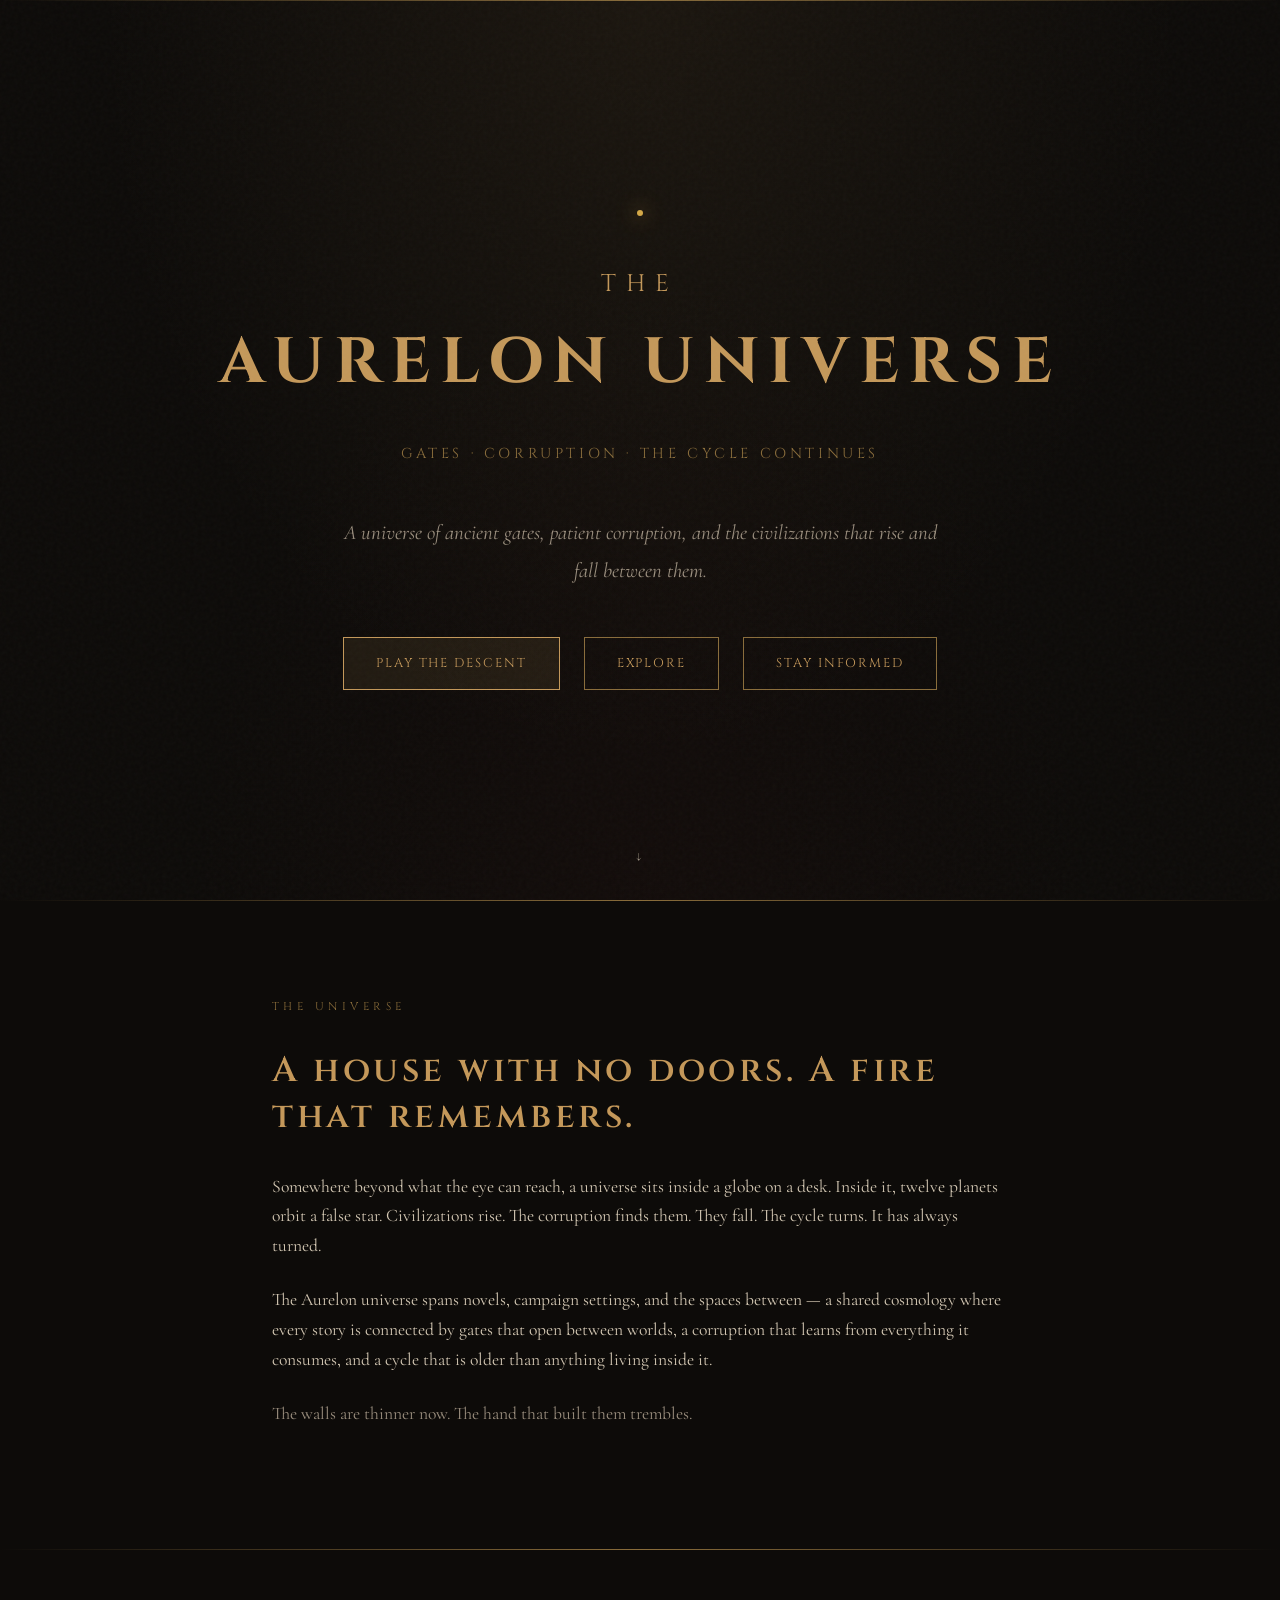
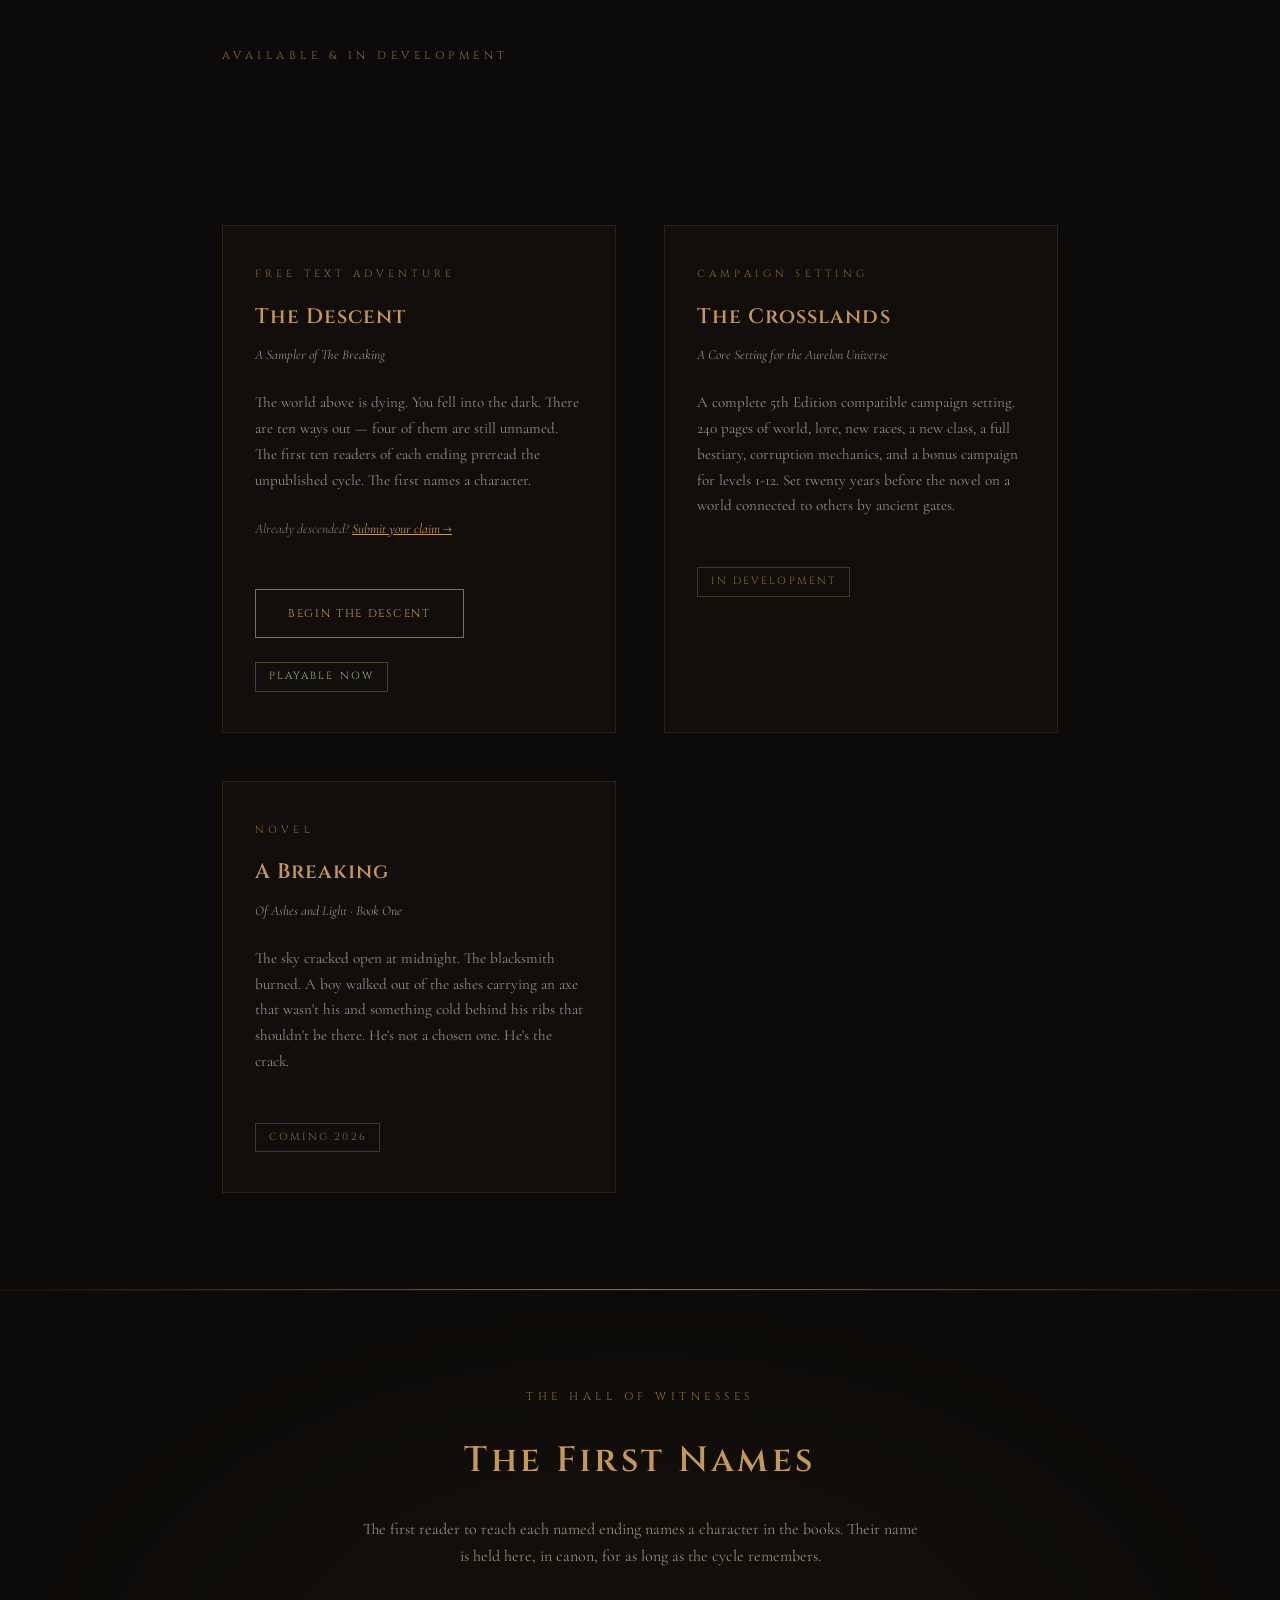
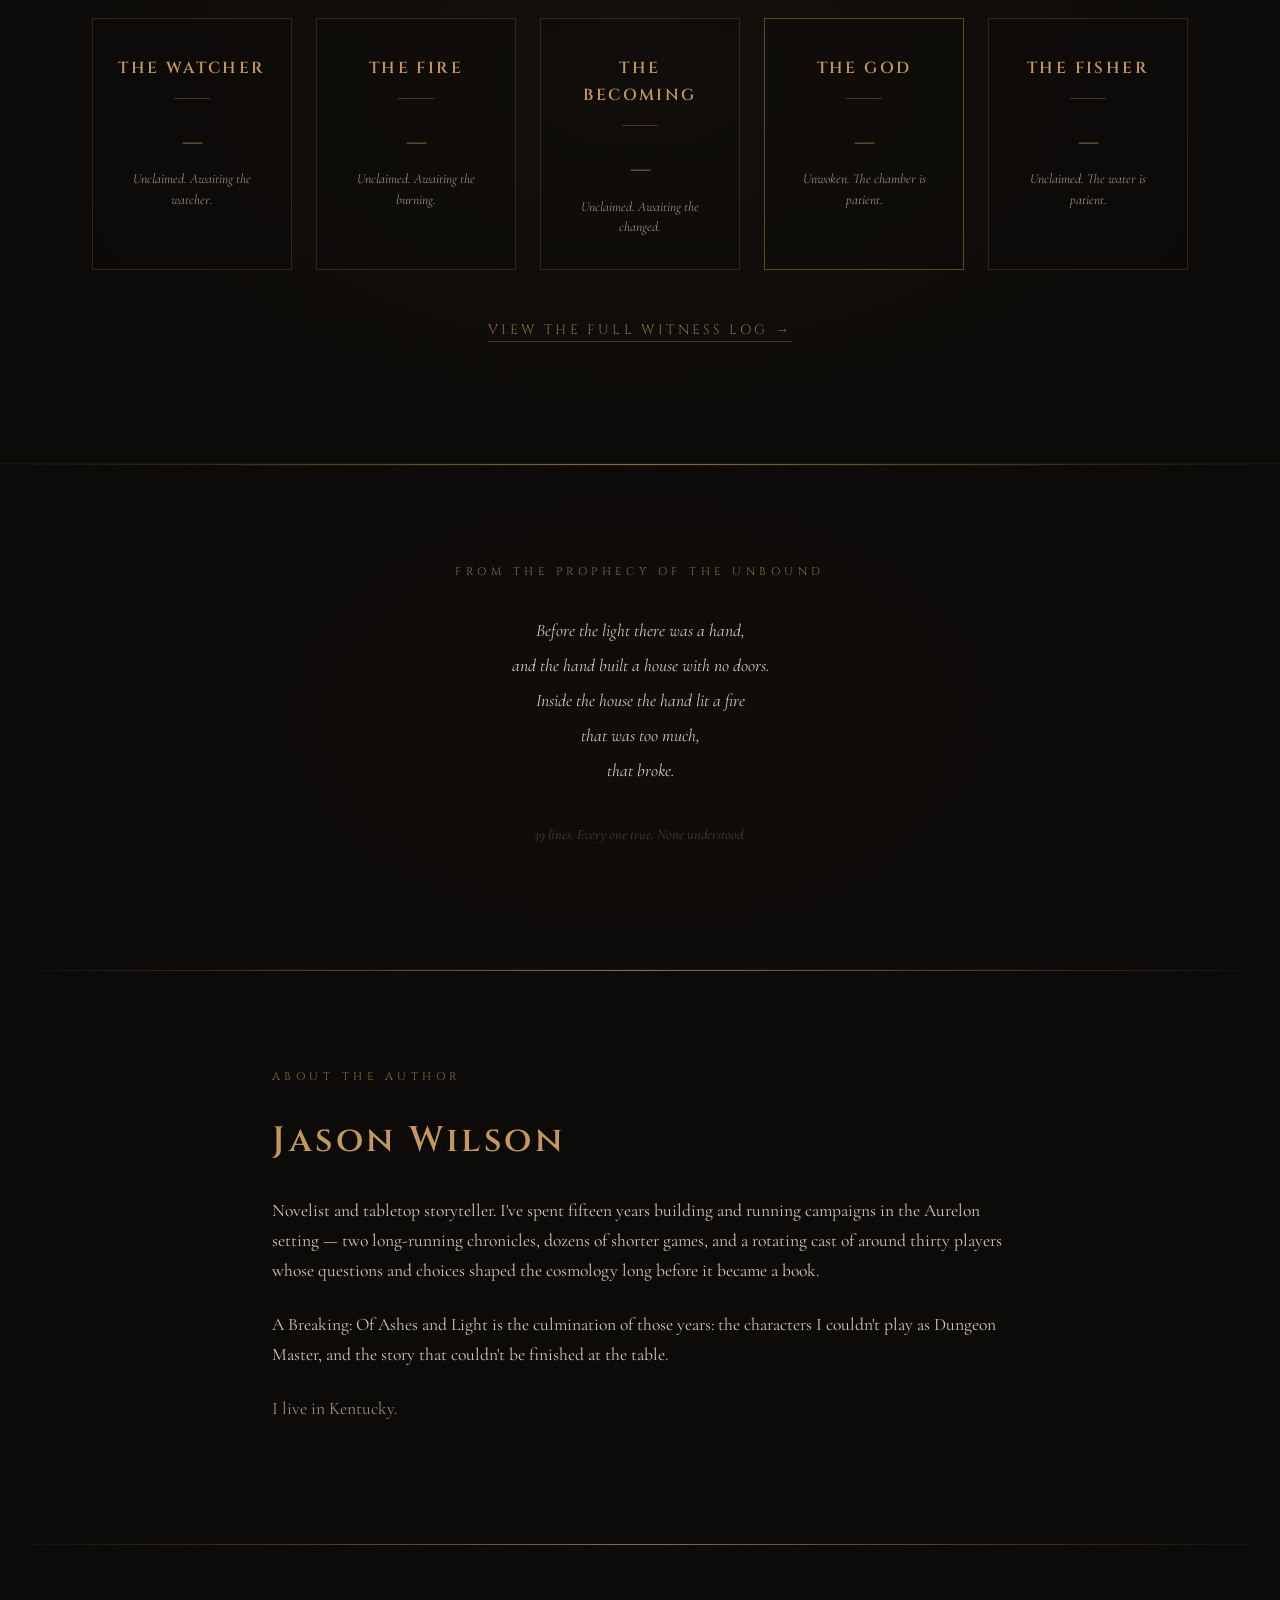
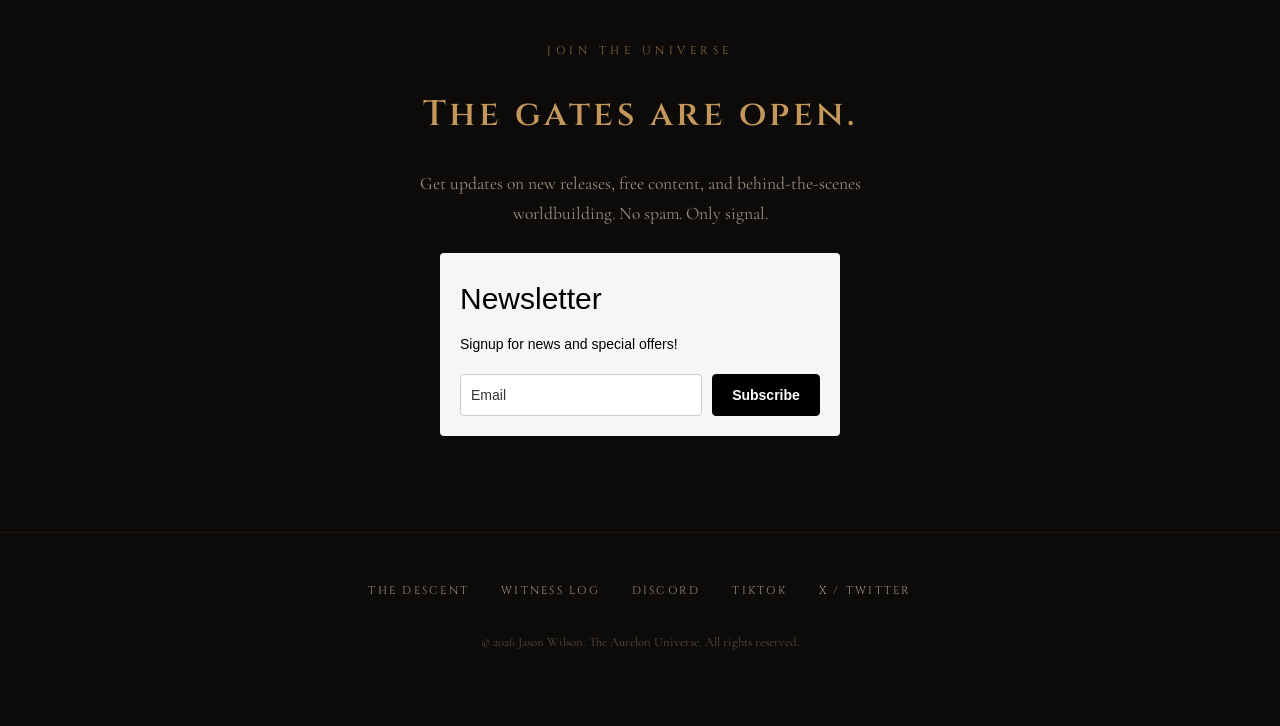
==== commit 1519c468: "Refactor witness grid layout to flexbox Updated witness grid layout to use flexbox and adjusted max-" ====
--- a/index.html
+++ b/index.html
@@ -284,23 +284,17 @@
 }
 
 .witness-grid {
-  max-width: 1100px;
+  max-width: 1200px;
   margin: 0 auto;
-  display: grid;
-  grid-template-columns: 1fr;
+  display: flex;
+  flex-wrap: wrap;
+  justify-content: center;
   gap: 1.5rem;
-}
-
-@media (min-width: 700px) {
-  .witness-grid { grid-template-columns: 1fr 1fr; }
-}
-
-@media (min-width: 1100px) {
-  .witness-grid { grid-template-columns: 1fr 1fr 1fr 1fr; }
 }
 
 .witness-card {
   display: block;
+  flex: 0 1 200px;
   border: 1px solid rgba(196,152,90,0.2);
   padding: 2.2rem 1.5rem 2rem;
   text-decoration: none;
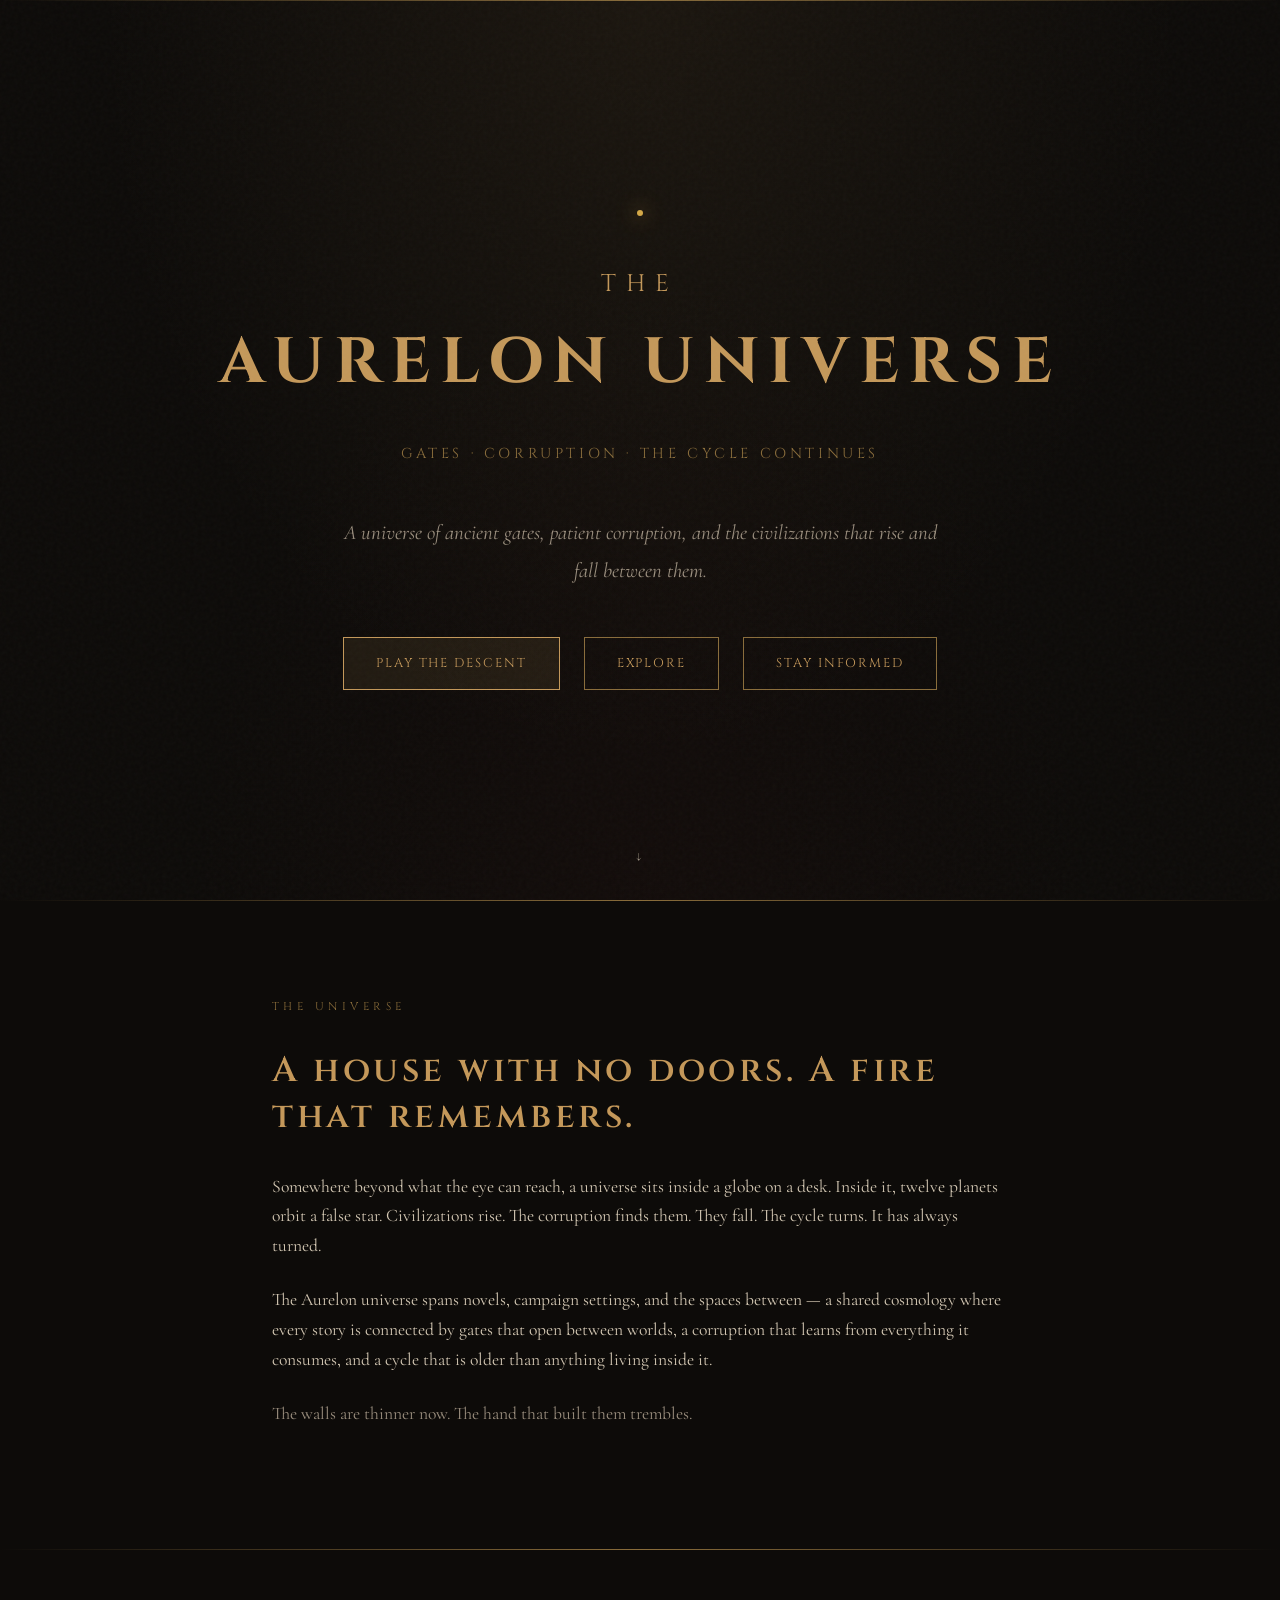
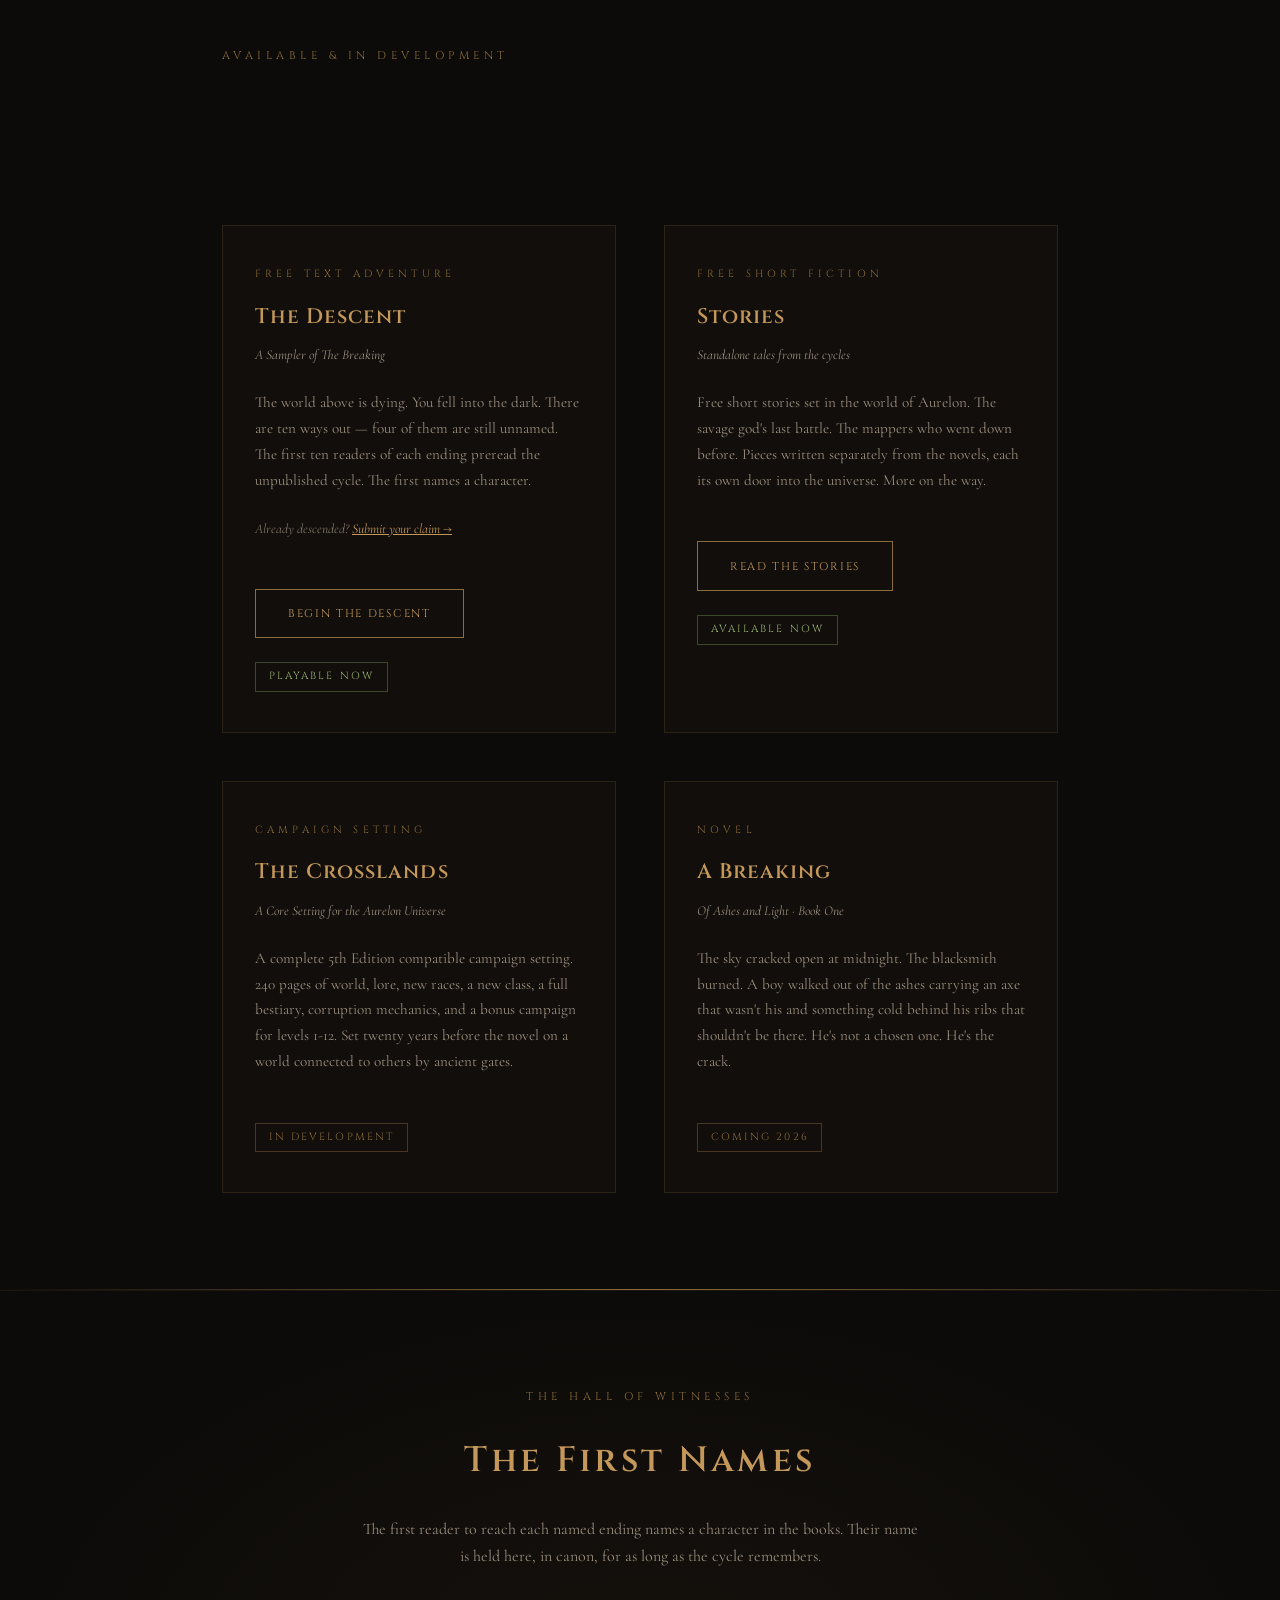
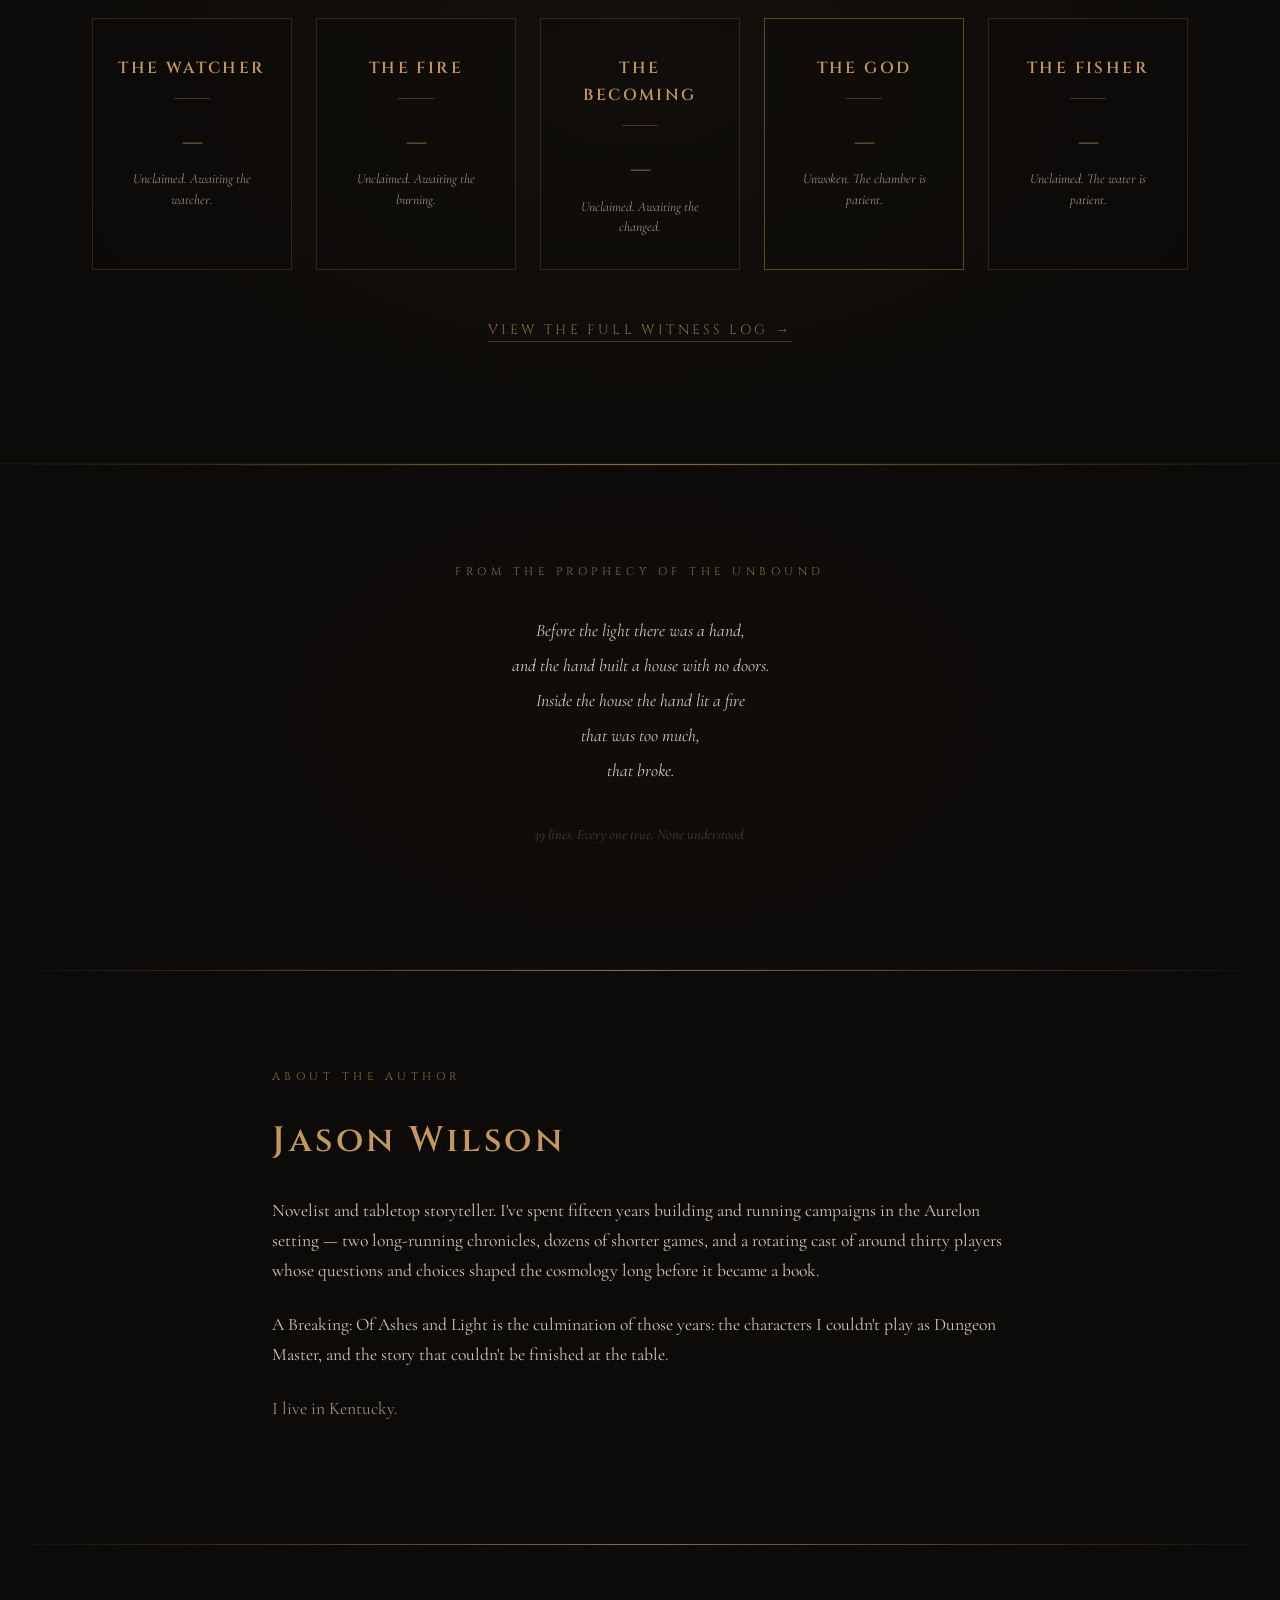
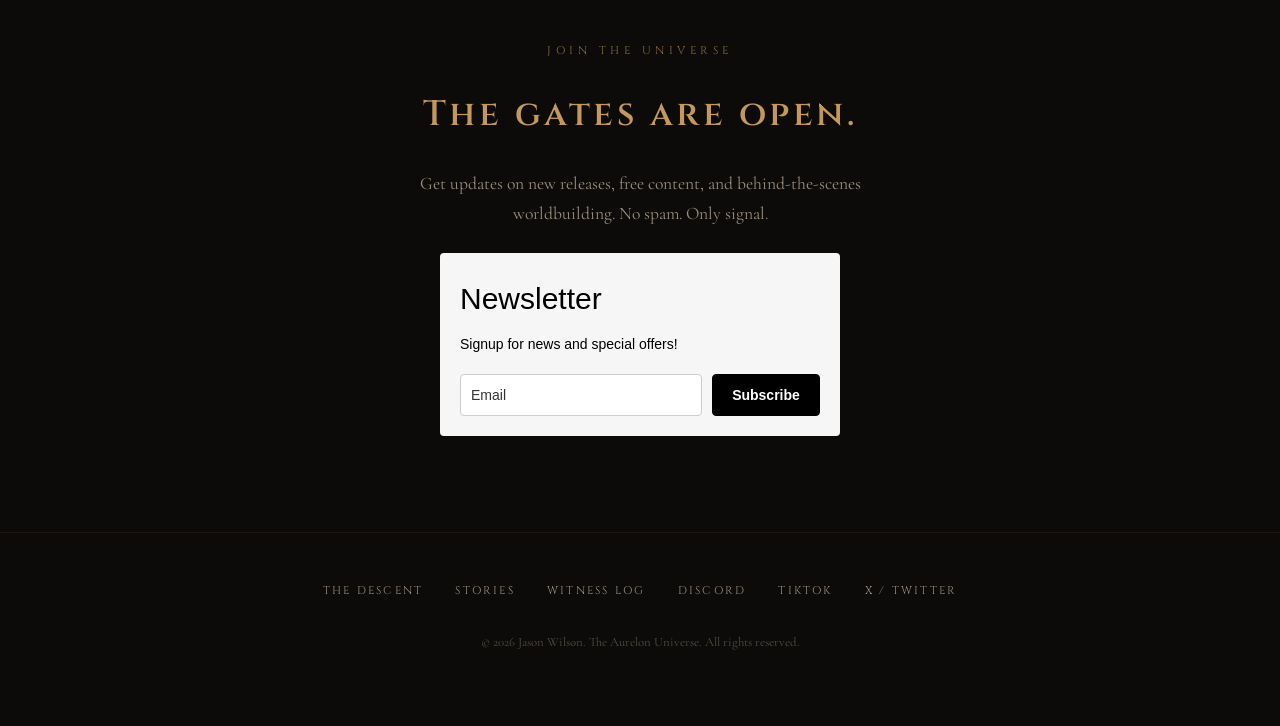
==== commit ef7c5010: "Add product cards for free short fiction stories" ====
--- a/index.html
+++ b/index.html
@@ -571,6 +571,14 @@
       <p style="font-size:0.85rem;color:rgba(154,142,126,0.8);font-style:italic;margin-top:1rem;">Already descended? <a href="/witness" style="color:var(--gold);text-decoration:underline;">Submit your claim &rarr;</a></p>
       <a href="/the-descent" class="btn">Begin the Descent</a>
       <span class="product-status status-available">Playable Now</span>
+    </div>
+    <div class="product-card">
+      <div class="product-type">Free Short Fiction</div>
+      <h3>Stories</h3>
+      <div class="subtitle">Standalone tales from the cycles</div>
+      <p>Free short stories set in the world of Aurelon. The savage god's last battle. The mappers who went down before. Pieces written separately from the novels, each its own door into the universe. More on the way.</p>
+      <a href="/stories" class="btn">Read the Stories</a>
+      <span class="product-status status-available">Available Now</span>
     </div>
     <div class="product-card">
       <div class="product-type">Campaign Setting</div>
@@ -1496,6 +1504,7 @@
 <footer>
   <div class="footer-links">
     <a href="/the-descent">The Descent</a>
+    <a href="/stories">Stories</a>
     <a href="/witness/log">Witness Log</a>
     <a href="https://discord.gg/gH6BmC7ymn">Discord</a>
     <a href="https://www.tiktok.com/@aurelonuniverse?lang=en">TikTok</a>
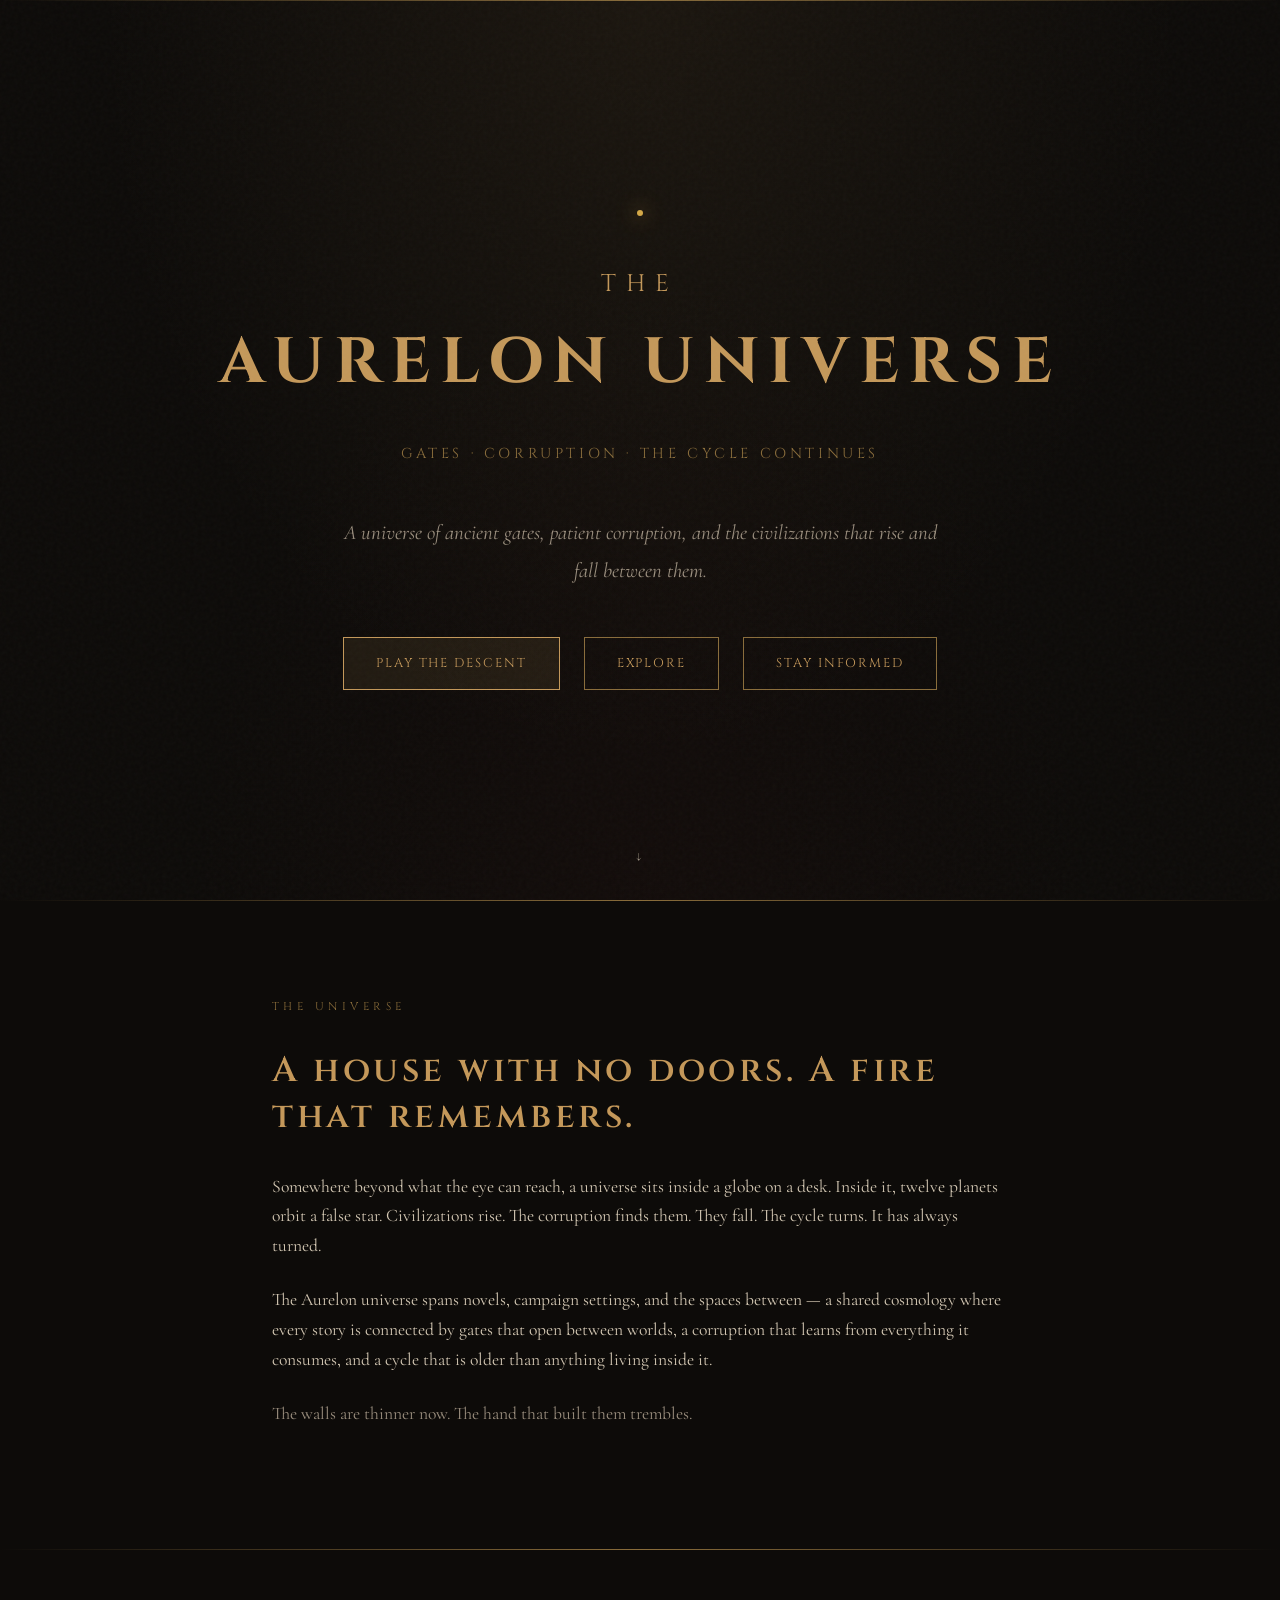
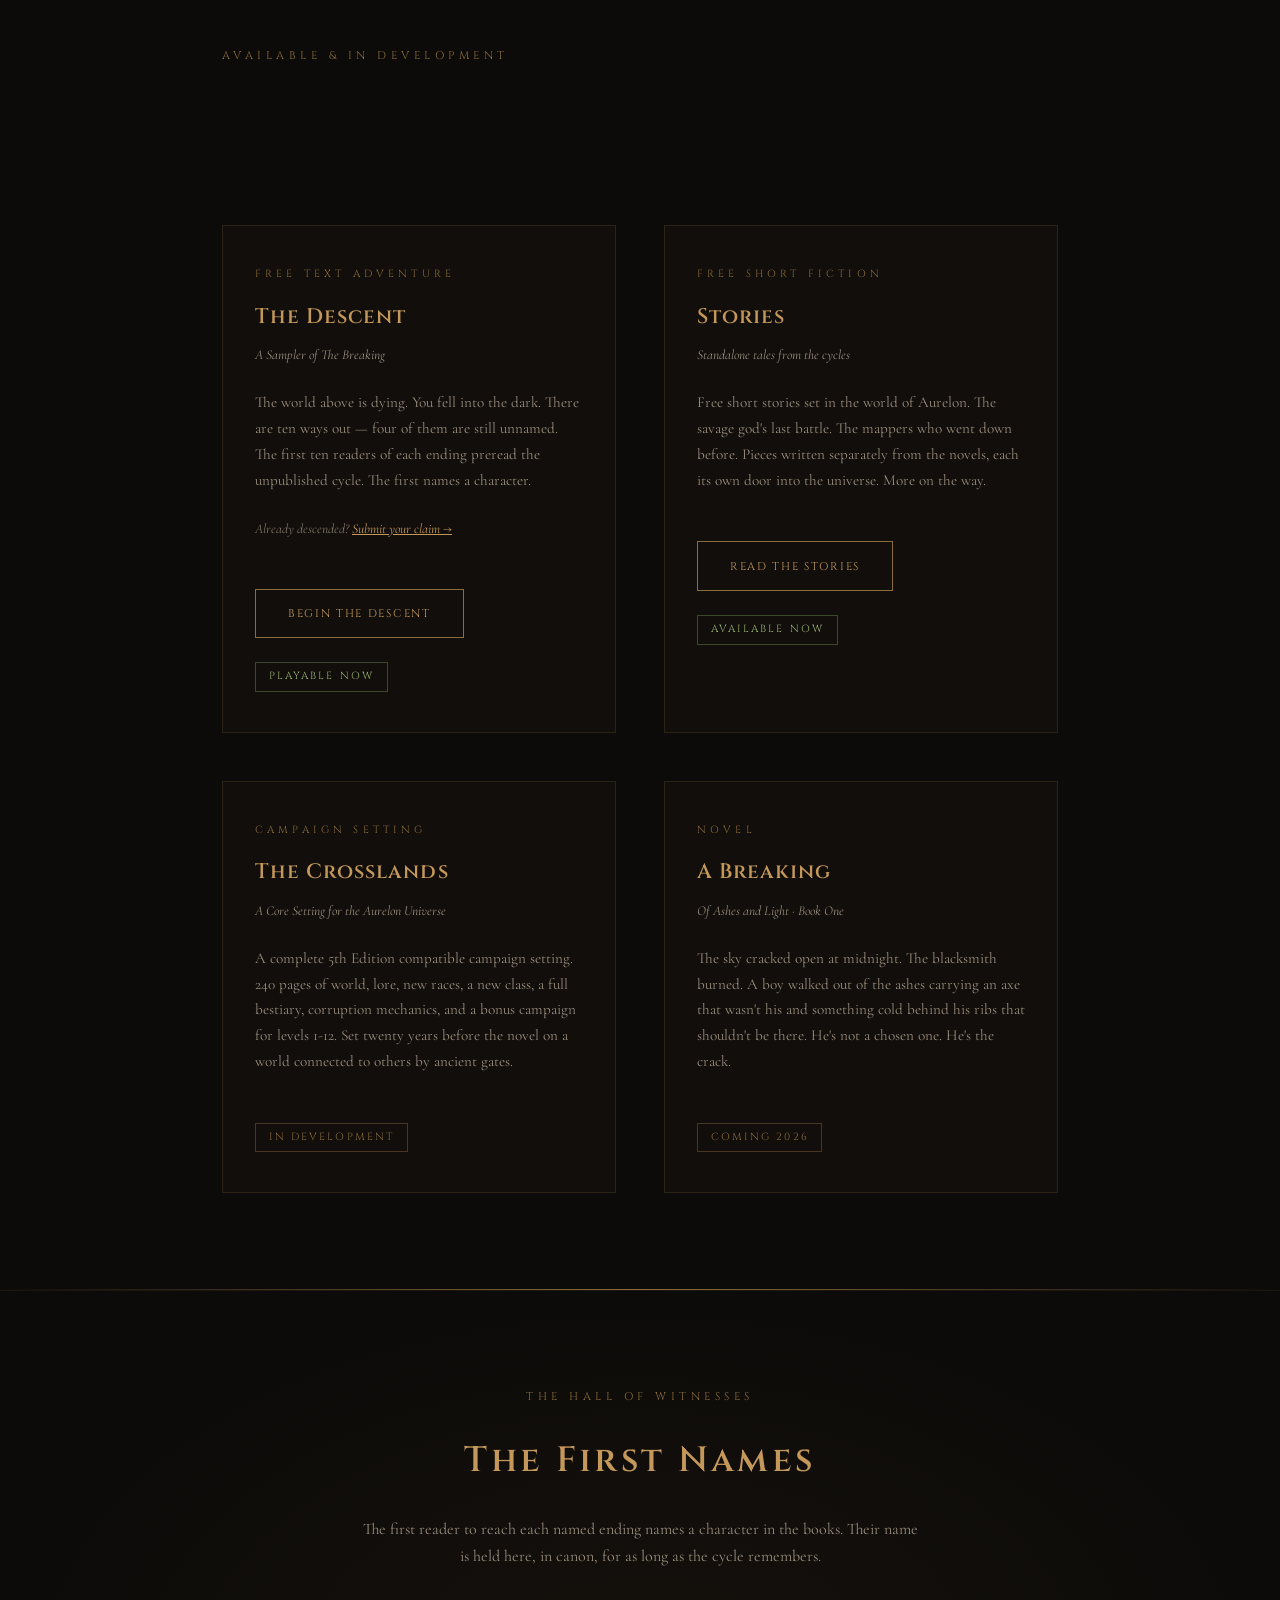
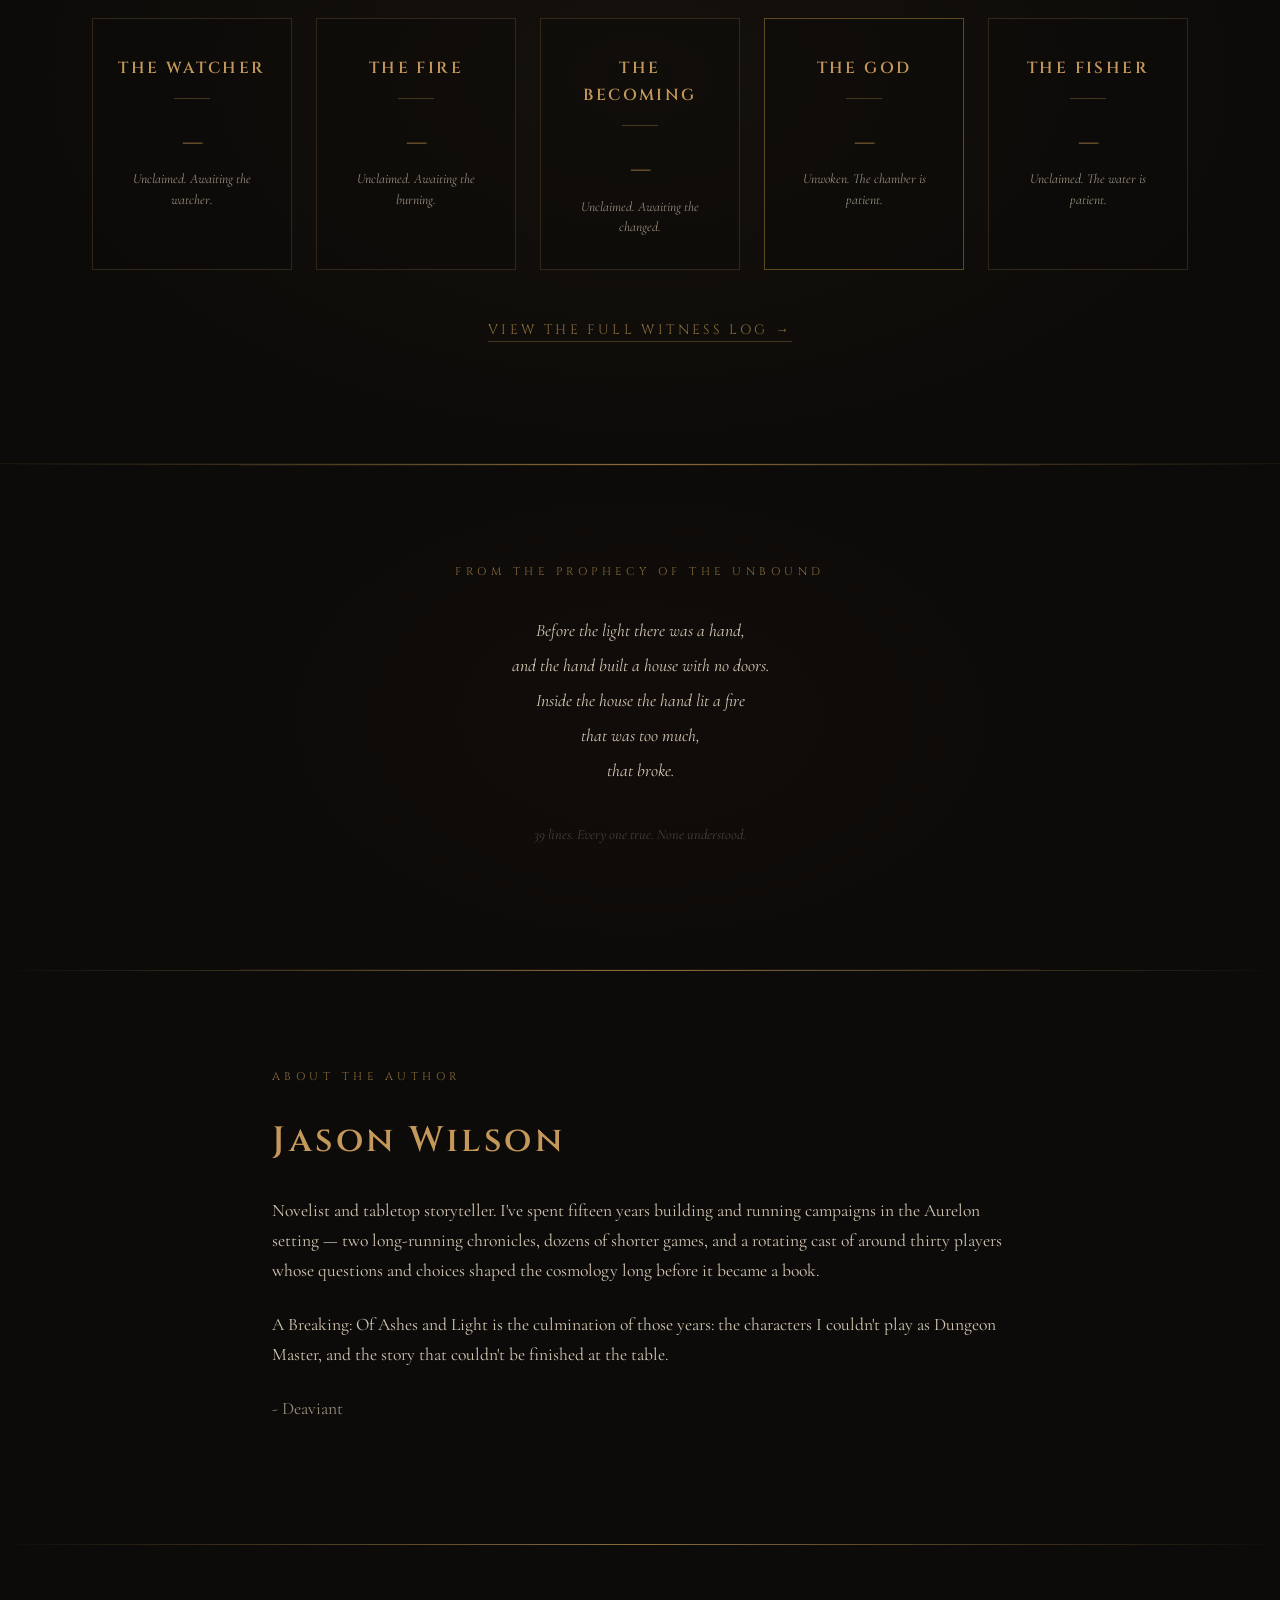
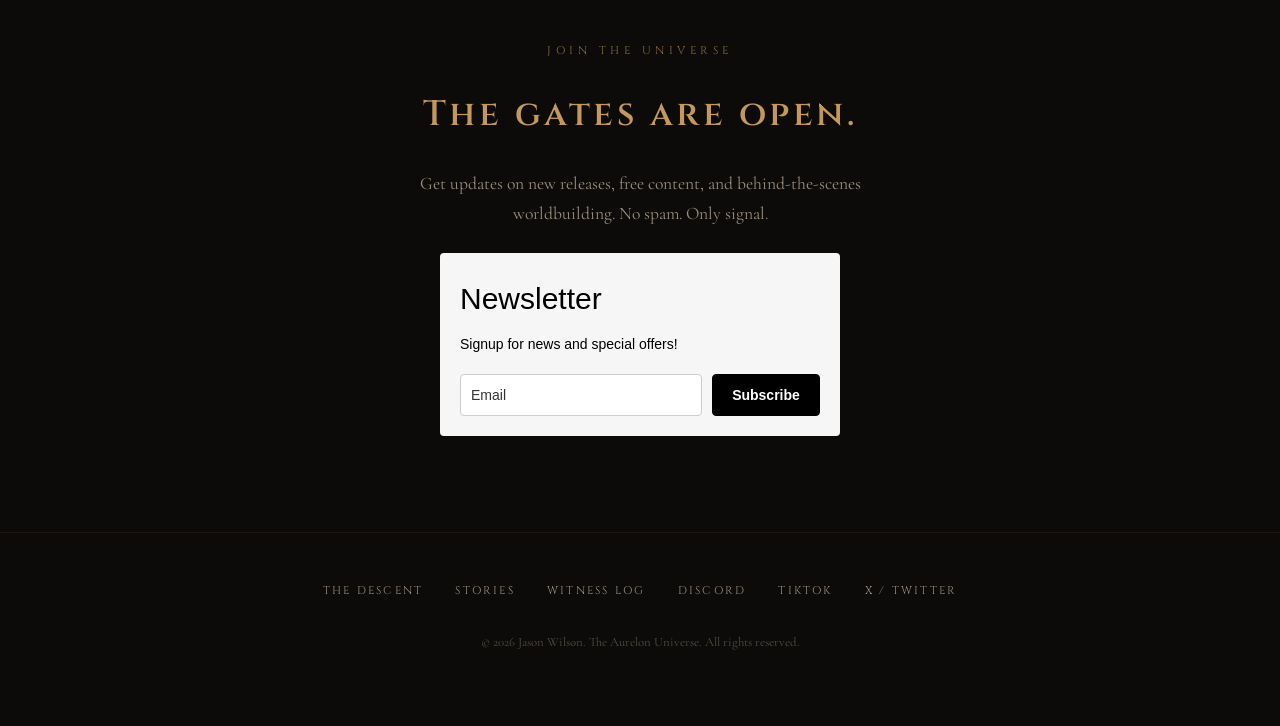
==== commit 36686406: "Update author information in index.html" ====
--- a/index.html
+++ b/index.html
@@ -679,7 +679,7 @@
   <h2>Jason Wilson</h2>
   <p>Novelist and tabletop storyteller. I've spent fifteen years building and running campaigns in the Aurelon setting — two long-running chronicles, dozens of shorter games, and a rotating cast of around thirty players whose questions and choices shaped the cosmology long before it became a book.</p>
   <p>A Breaking: Of Ashes and Light is the culmination of those years: the characters I couldn't play as Dungeon Master, and the story that couldn't be finished at the table.</p>
-  <p class="text-dim">I live in Kentucky.</p>
+  <p class="text-dim">- Deaviant</p>
 </section>
 
 <div class="divider"></div>
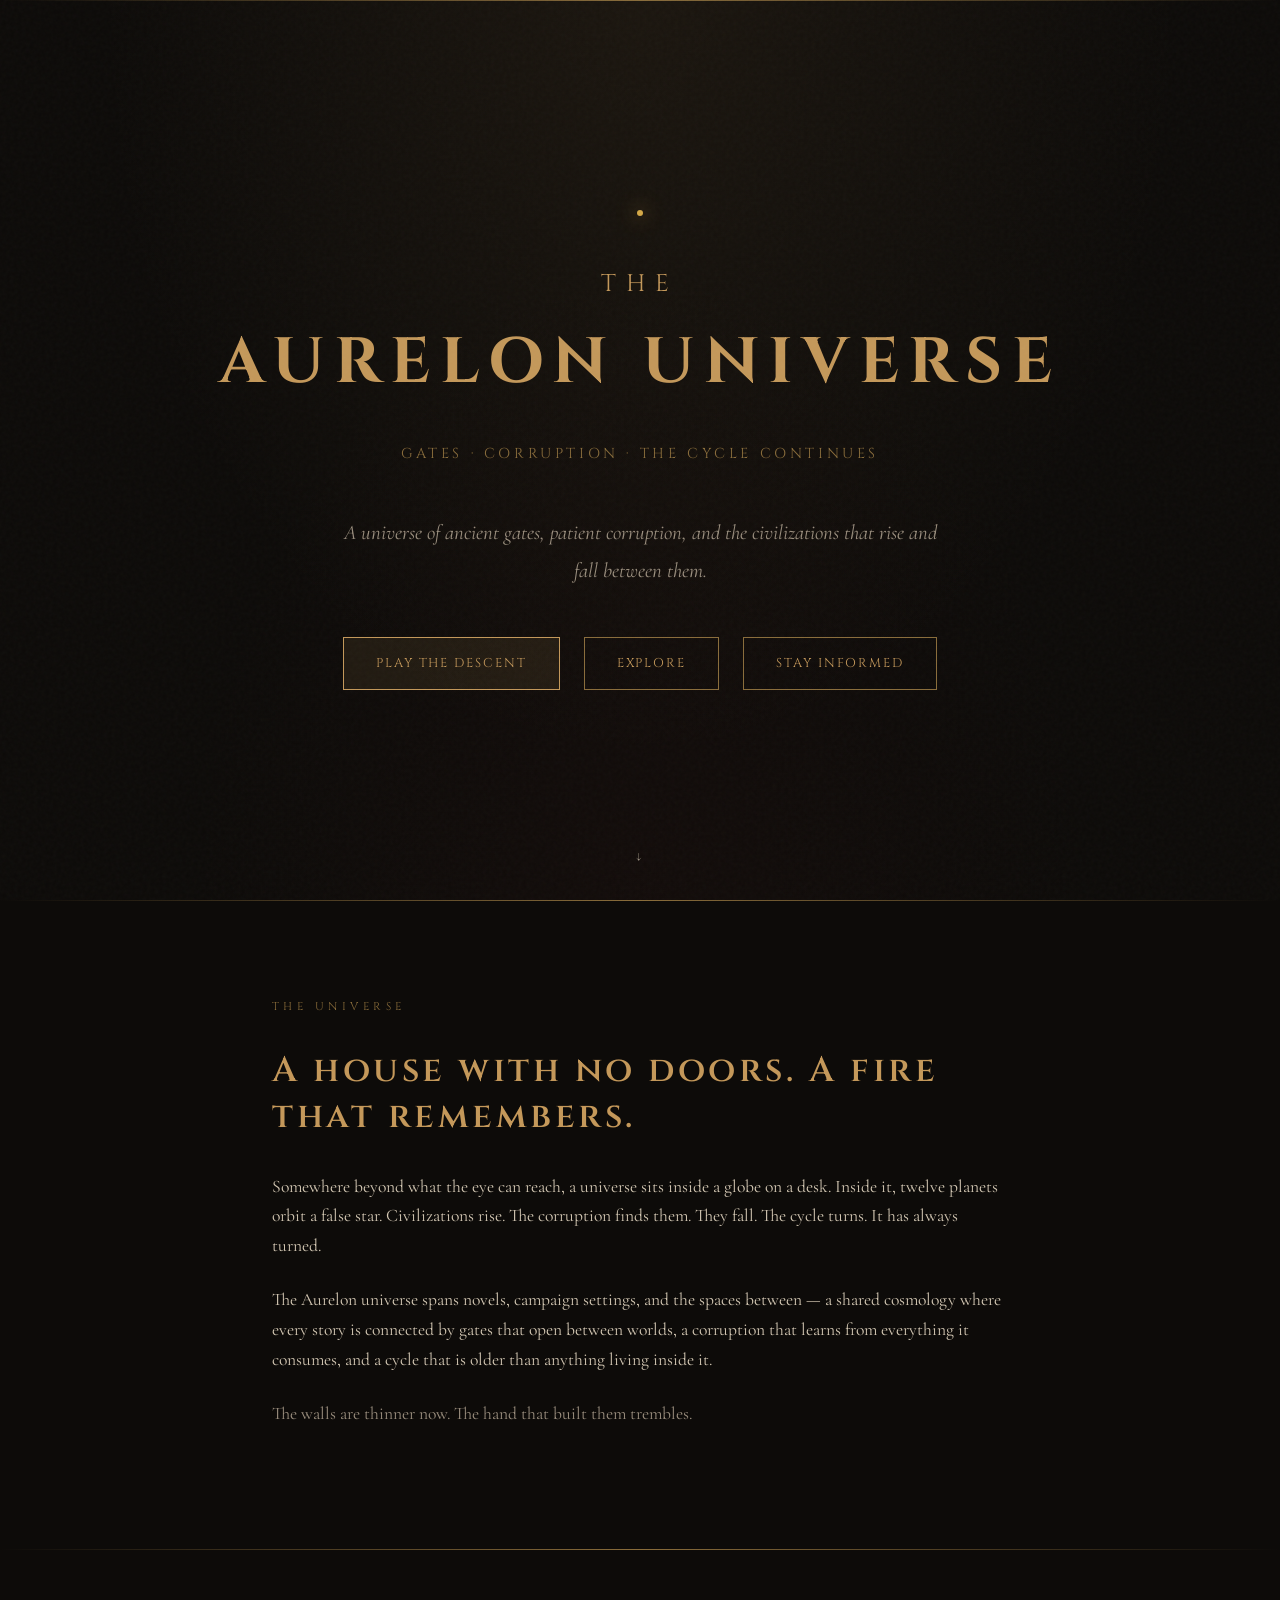
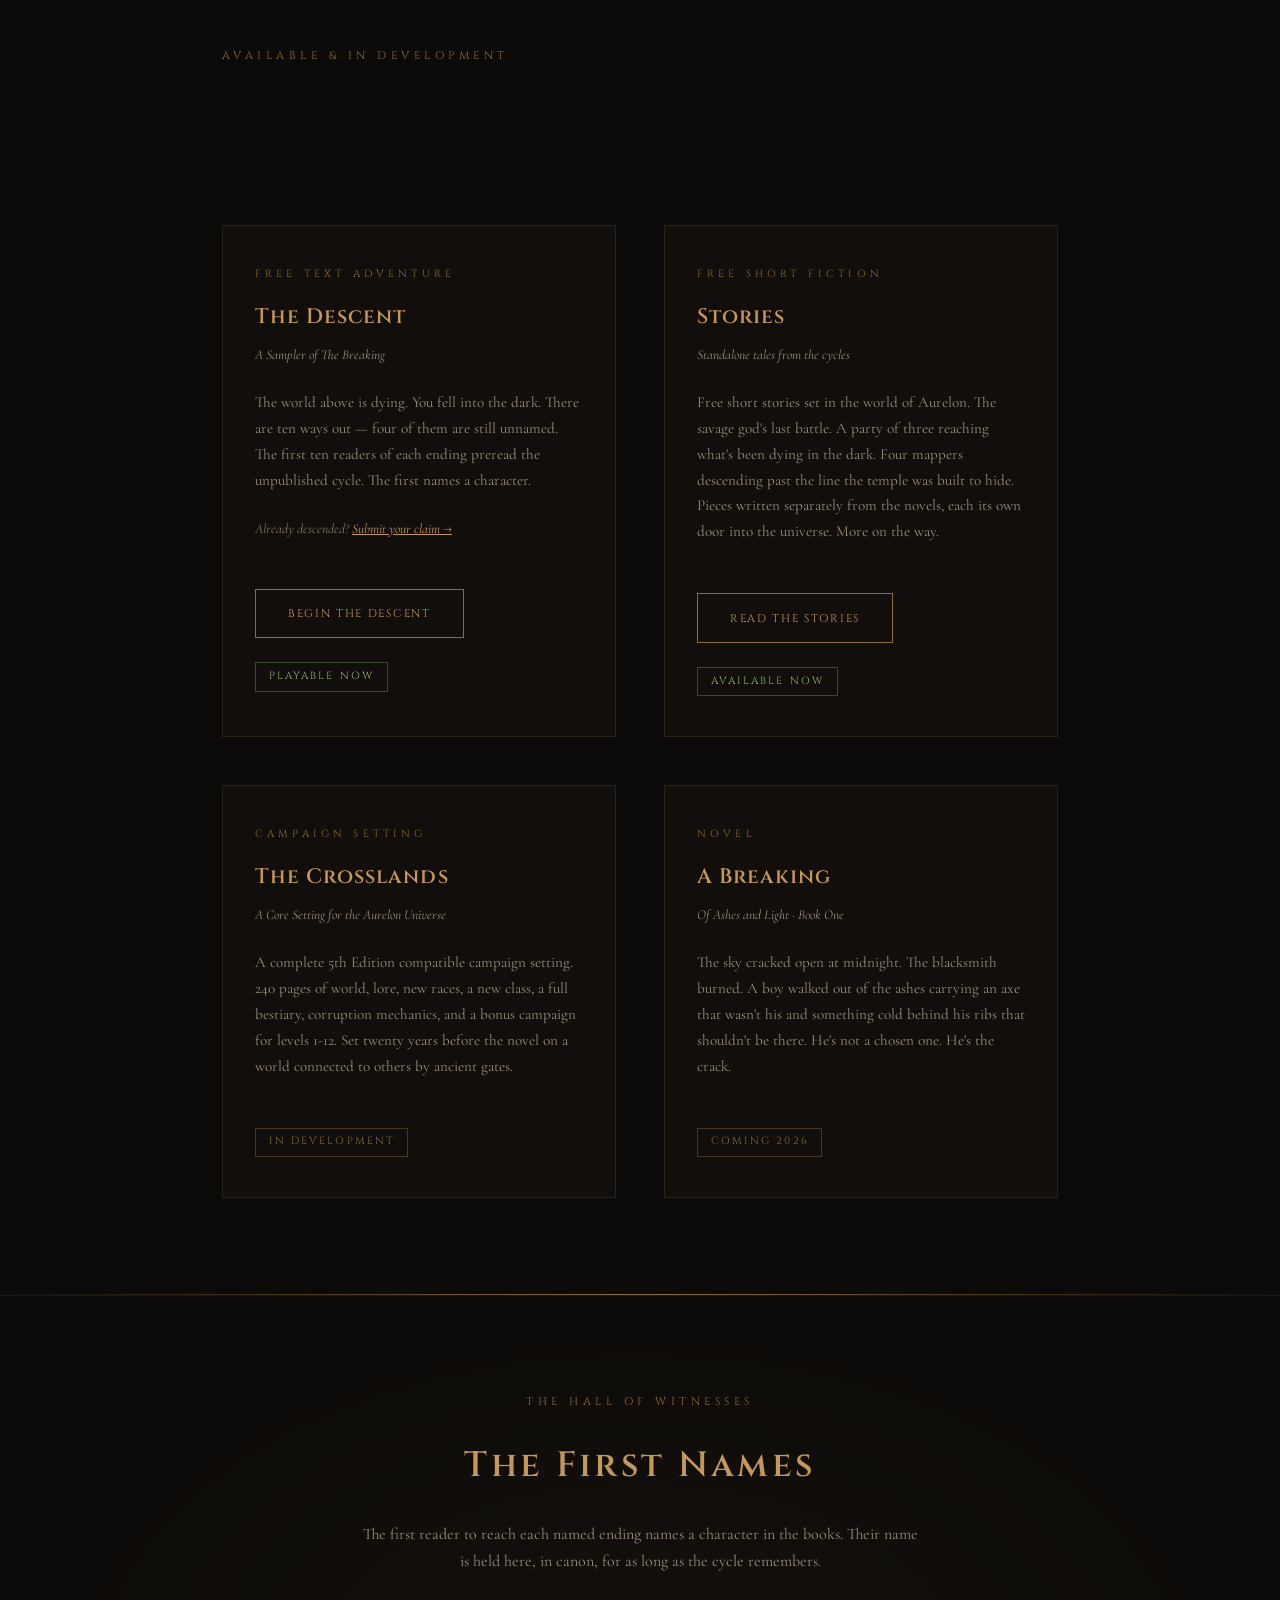
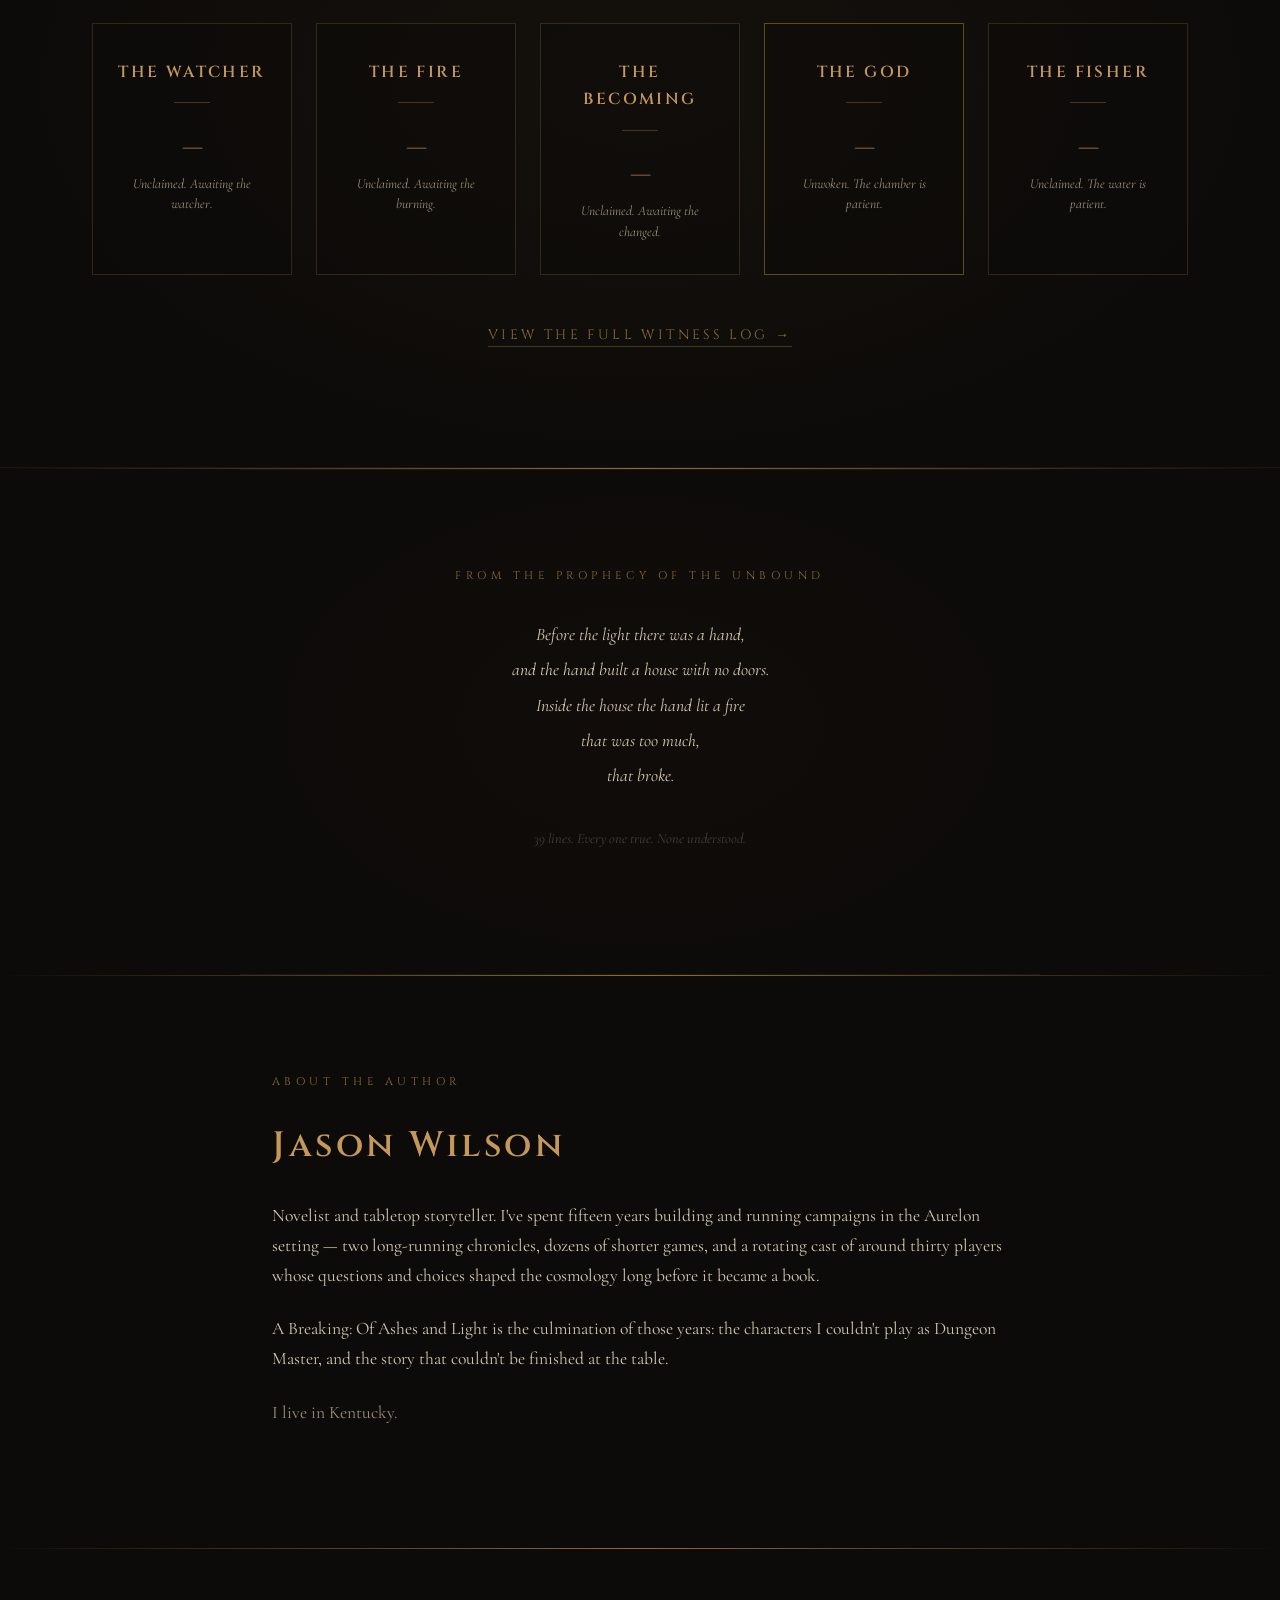
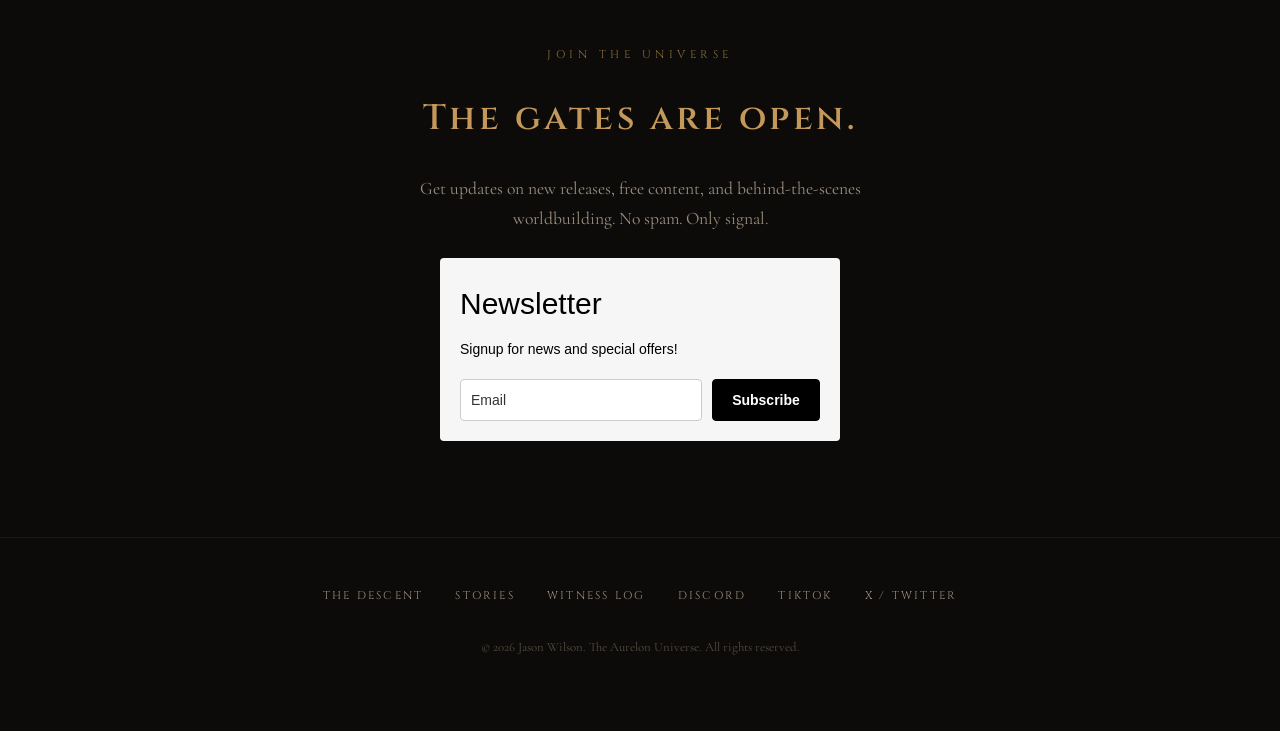
==== commit 63eef82c: "Update product description and author info in index.html" ====
--- a/index.html
+++ b/index.html
@@ -576,7 +576,7 @@
       <div class="product-type">Free Short Fiction</div>
       <h3>Stories</h3>
       <div class="subtitle">Standalone tales from the cycles</div>
-      <p>Free short stories set in the world of Aurelon. The savage god's last battle. The mappers who went down before. Pieces written separately from the novels, each its own door into the universe. More on the way.</p>
+      <p>Free short stories set in the world of Aurelon. The savage god's last battle. A party of three reaching what's been dying in the dark. Four mappers descending past the line the temple was built to hide. Pieces written separately from the novels, each its own door into the universe. More on the way.</p>
       <a href="/stories" class="btn">Read the Stories</a>
       <span class="product-status status-available">Available Now</span>
     </div>
@@ -679,7 +679,7 @@
   <h2>Jason Wilson</h2>
   <p>Novelist and tabletop storyteller. I've spent fifteen years building and running campaigns in the Aurelon setting — two long-running chronicles, dozens of shorter games, and a rotating cast of around thirty players whose questions and choices shaped the cosmology long before it became a book.</p>
   <p>A Breaking: Of Ashes and Light is the culmination of those years: the characters I couldn't play as Dungeon Master, and the story that couldn't be finished at the table.</p>
-  <p class="text-dim">- Deaviant</p>
+  <p class="text-dim">I live in Kentucky.</p>
 </section>
 
 <div class="divider"></div>
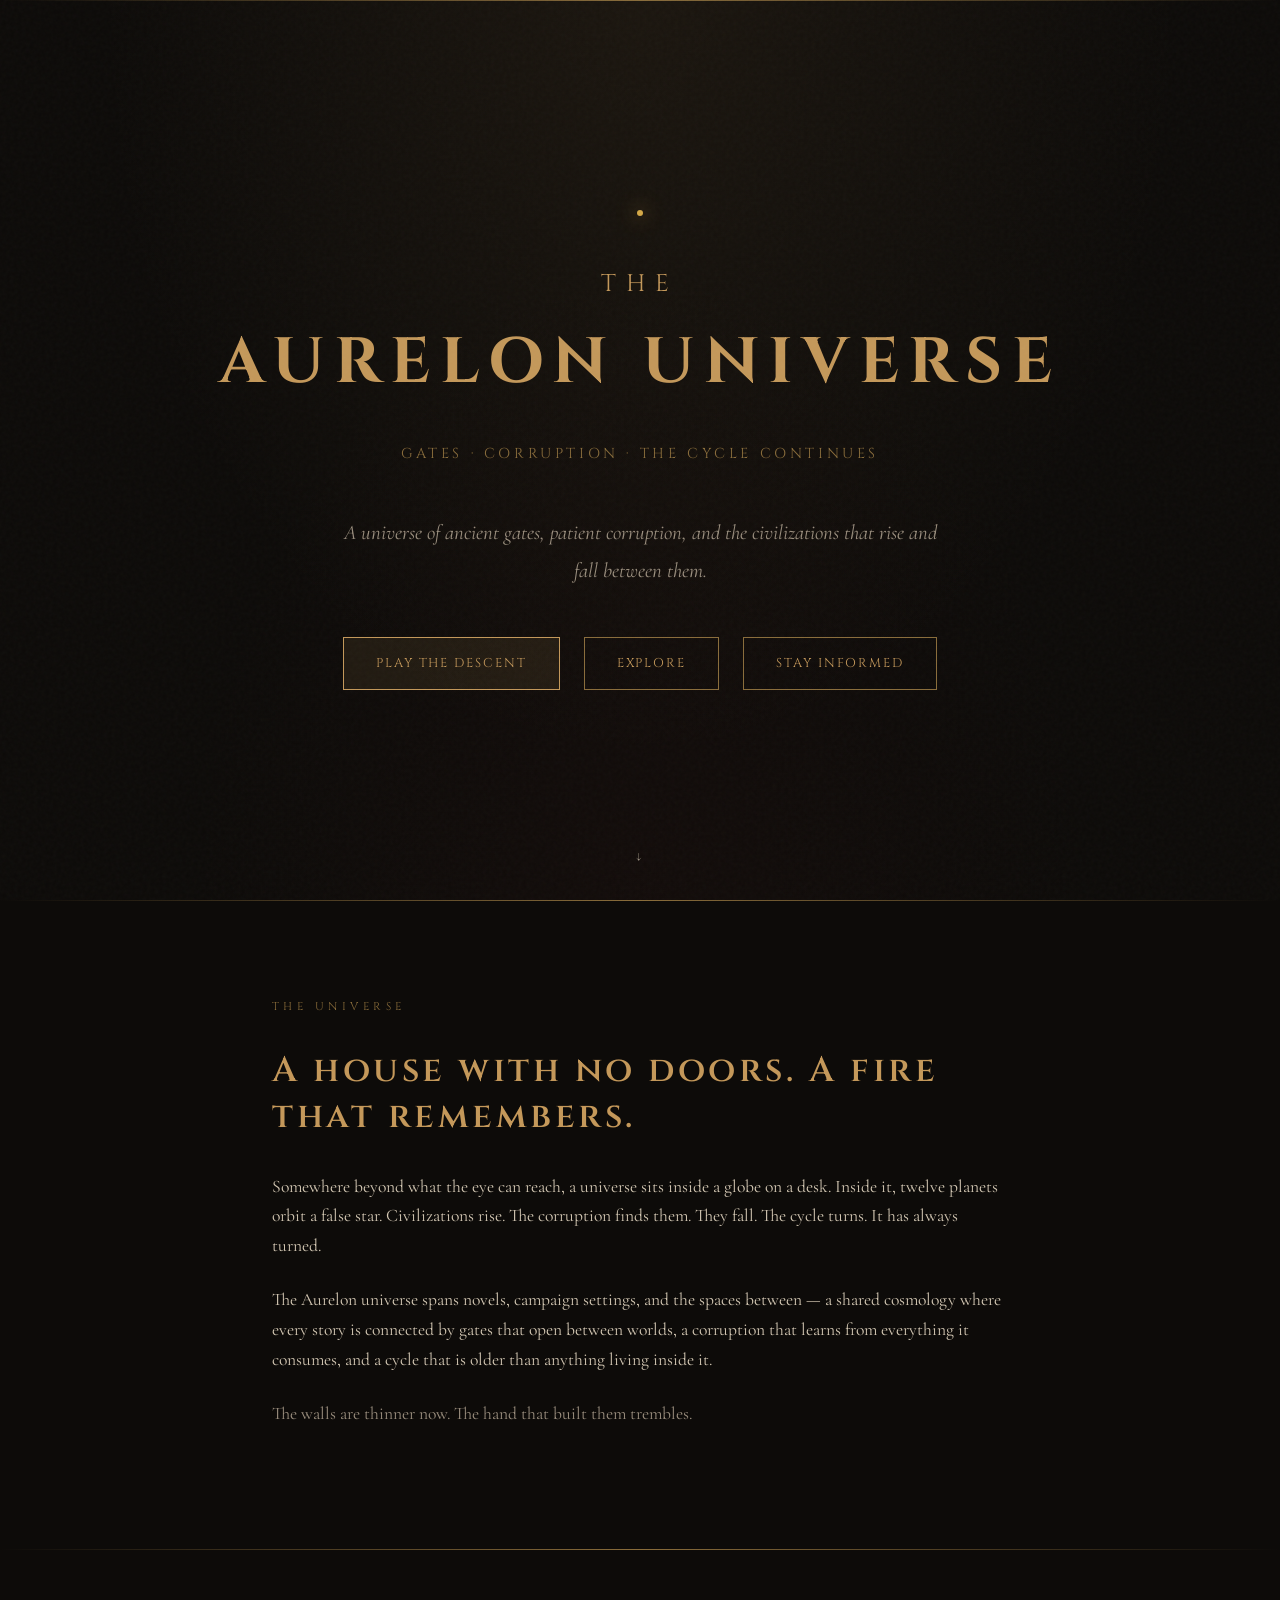
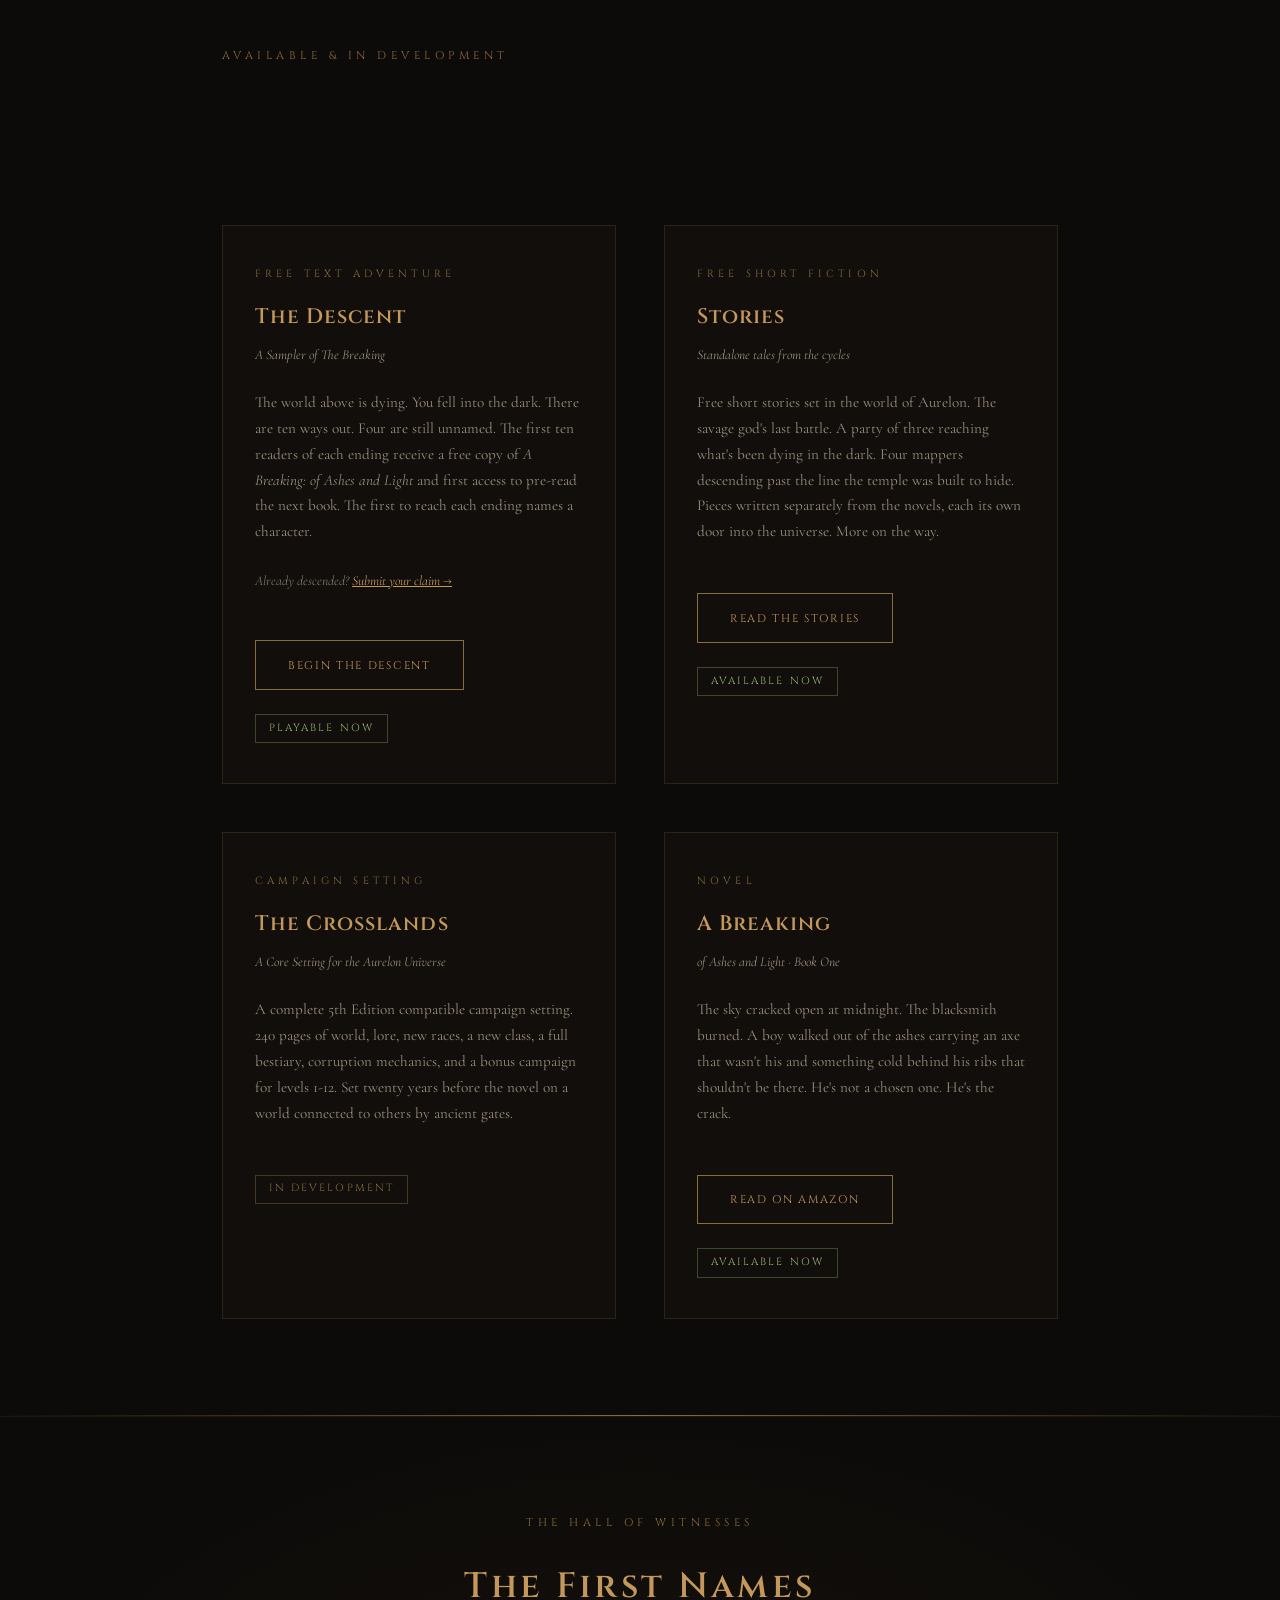
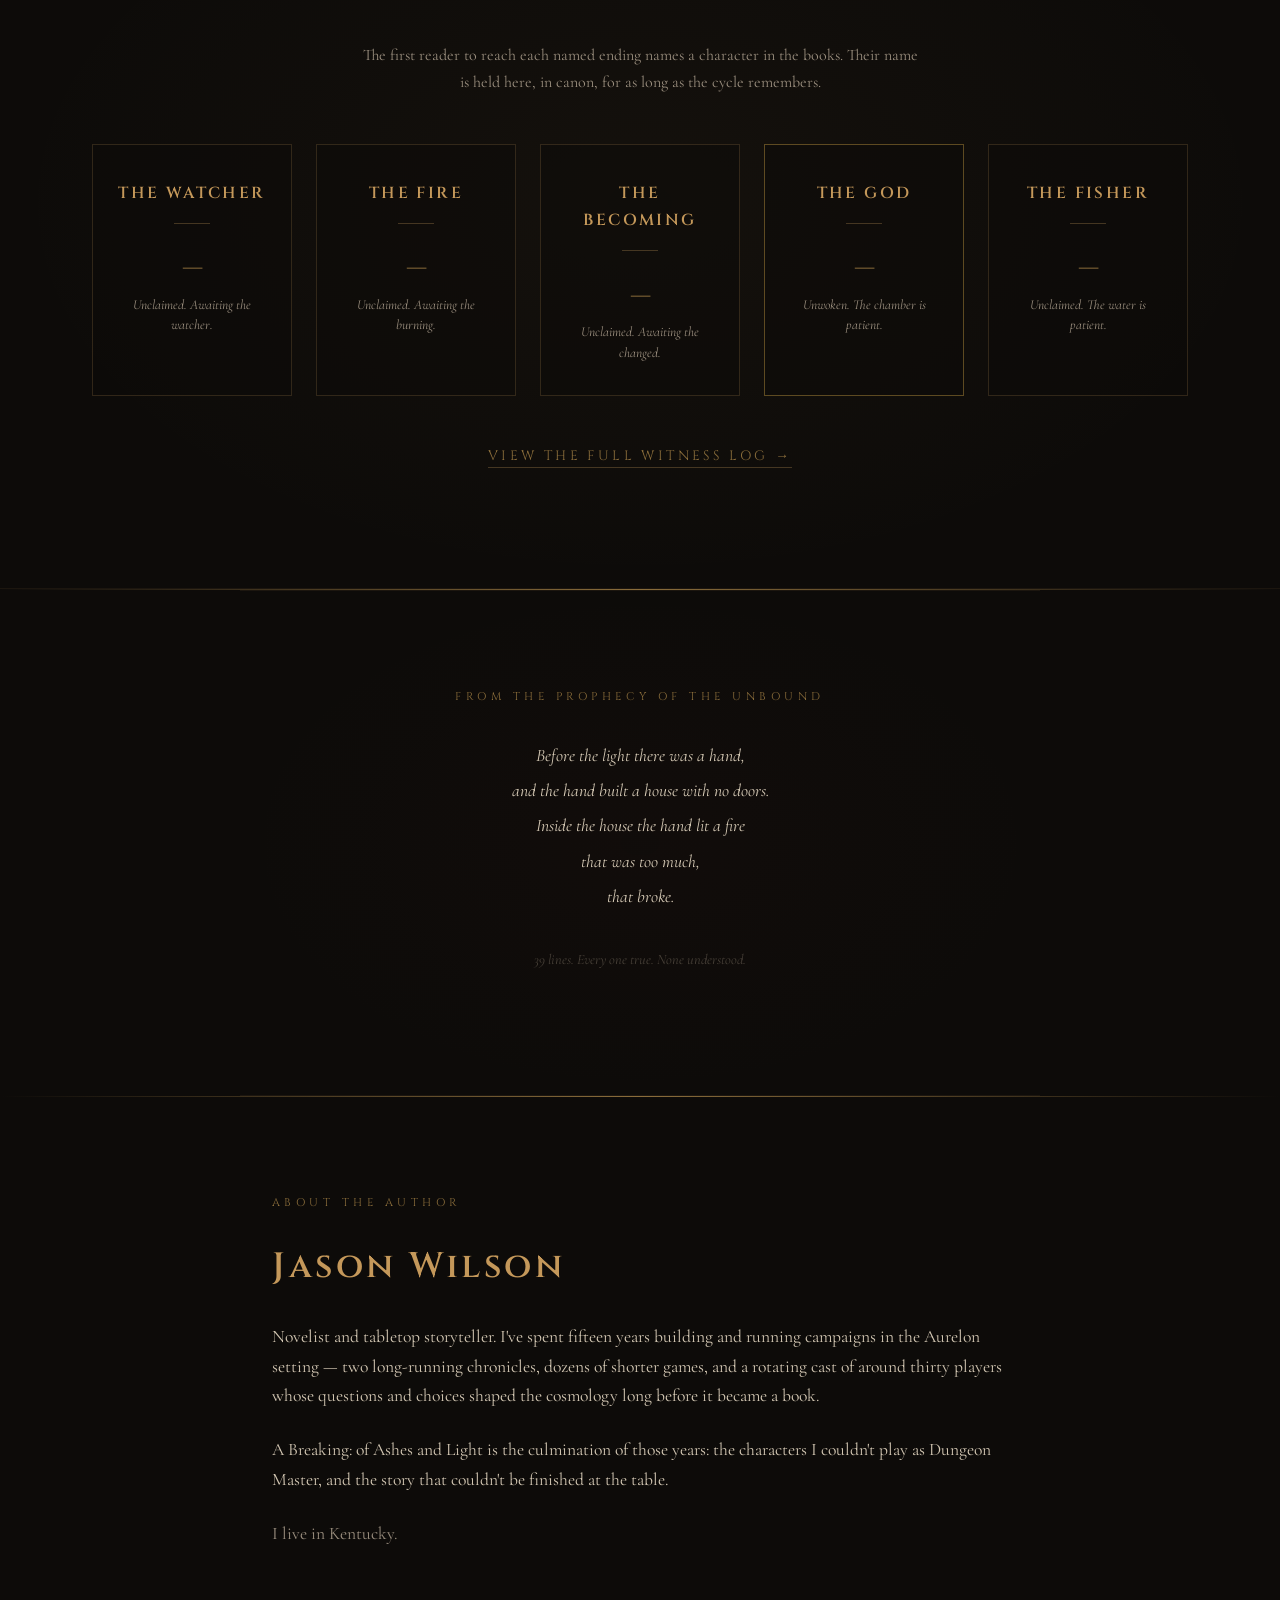
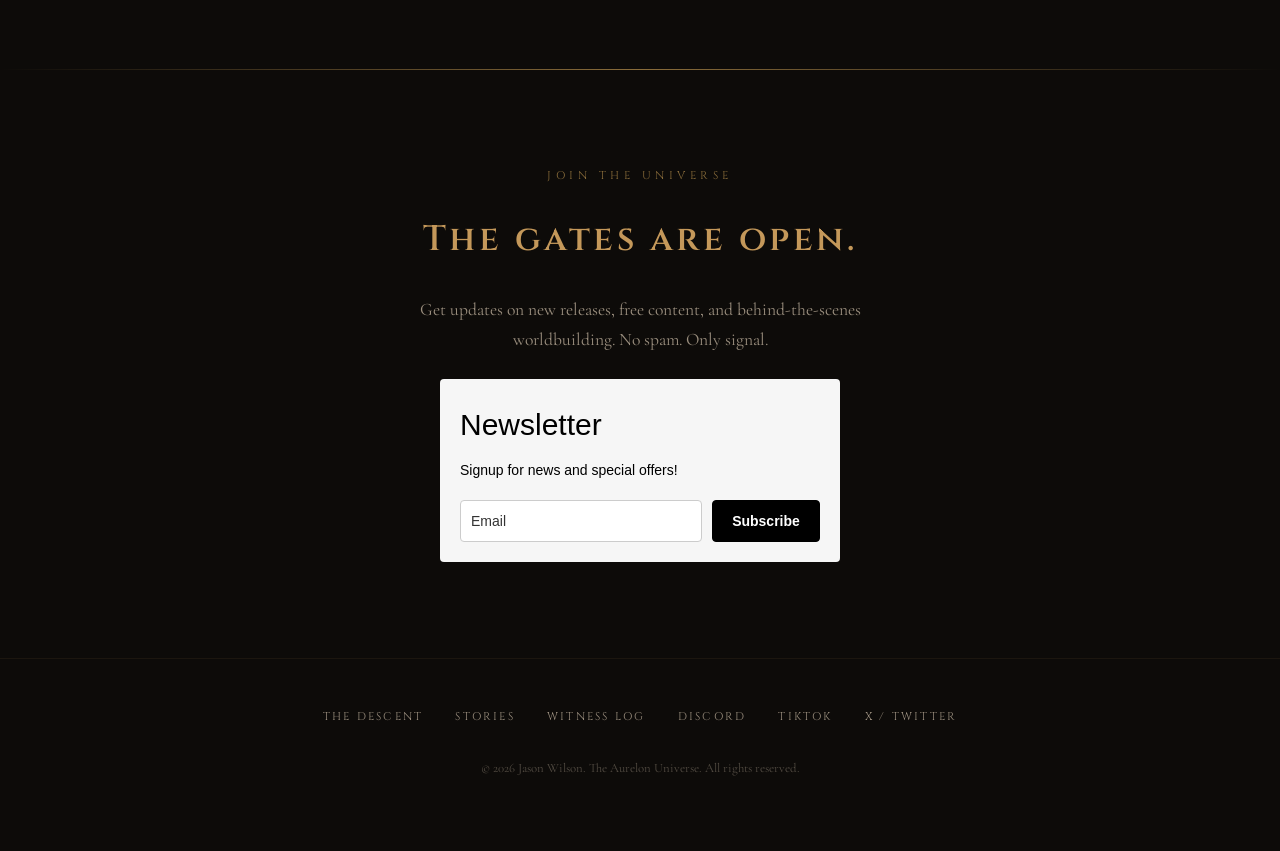
==== commit 10cf63f4: "Update meta description and product details in index.html" ====
--- a/index.html
+++ b/index.html
@@ -4,7 +4,7 @@
 <meta charset="UTF-8">
 <meta name="viewport" content="width=device-width, initial-scale=1.0">
 <title>The Aurelon Universe — Gates. Corruption. The Cycle Continues.</title>
-<meta name="description" content="The Crosslands campaign setting and A Breaking: Of Ashes and Light novel. A universe of gates, corruption, and the civilizations that rise and fall between them.">
+<meta name="description" content="A Breaking: of Ashes and Light, book one of The Breaking cycle, is out now. The Crosslands campaign setting in development. A universe of gates, corruption, and the civilizations that rise and fall between them.">
 <link rel="preconnect" href="https://fonts.googleapis.com">
 <link href="https://fonts.googleapis.com/css2?family=Cinzel:wght@400;600;700&family=Cormorant+Garamond:ital,wght@0,400;0,500;0,600;1,400&display=swap" rel="stylesheet">
 <style>
@@ -567,7 +567,7 @@
       <div class="product-type">Free Text Adventure</div>
       <h3>The Descent</h3>
       <div class="subtitle">A Sampler of The Breaking</div>
-      <p>The world above is dying. You fell into the dark. There are ten ways out &mdash; four of them are still unnamed. The first ten readers of each ending preread the unpublished cycle. The first names a character.</p>
+      <p>The world above is dying. You fell into the dark. There are ten ways out. Four are still unnamed. The first ten readers of each ending receive a free copy of <em>A Breaking: of Ashes and Light</em> and first access to pre-read the next book. The first to reach each ending names a character.</p>
       <p style="font-size:0.85rem;color:rgba(154,142,126,0.8);font-style:italic;margin-top:1rem;">Already descended? <a href="/witness" style="color:var(--gold);text-decoration:underline;">Submit your claim &rarr;</a></p>
       <a href="/the-descent" class="btn">Begin the Descent</a>
       <span class="product-status status-available">Playable Now</span>
@@ -590,9 +590,10 @@
     <div class="product-card">
       <div class="product-type">Novel</div>
       <h3>A Breaking</h3>
-      <div class="subtitle">Of Ashes and Light &middot; Book One</div>
+      <div class="subtitle">of Ashes and Light &middot; Book One</div>
       <p>The sky cracked open at midnight. The blacksmith burned. A boy walked out of the ashes carrying an axe that wasn't his and something cold behind his ribs that shouldn't be there. He's not a chosen one. He's the crack.</p>
-      <span class="product-status status-coming">Coming 2026</span>
+      <a href="https://www.amazon.com/dp/B0H24B14KS" class="btn" target="_blank" rel="noopener noreferrer">Read on Amazon</a>
+      <span class="product-status status-available">Available Now</span>
     </div>
   </div>
 </div>
@@ -678,7 +679,7 @@
   <div class="section-label">About the Author</div>
   <h2>Jason Wilson</h2>
   <p>Novelist and tabletop storyteller. I've spent fifteen years building and running campaigns in the Aurelon setting — two long-running chronicles, dozens of shorter games, and a rotating cast of around thirty players whose questions and choices shaped the cosmology long before it became a book.</p>
-  <p>A Breaking: Of Ashes and Light is the culmination of those years: the characters I couldn't play as Dungeon Master, and the story that couldn't be finished at the table.</p>
+  <p>A Breaking: of Ashes and Light is the culmination of those years: the characters I couldn't play as Dungeon Master, and the story that couldn't be finished at the table.</p>
   <p class="text-dim">I live in Kentucky.</p>
 </section>
 
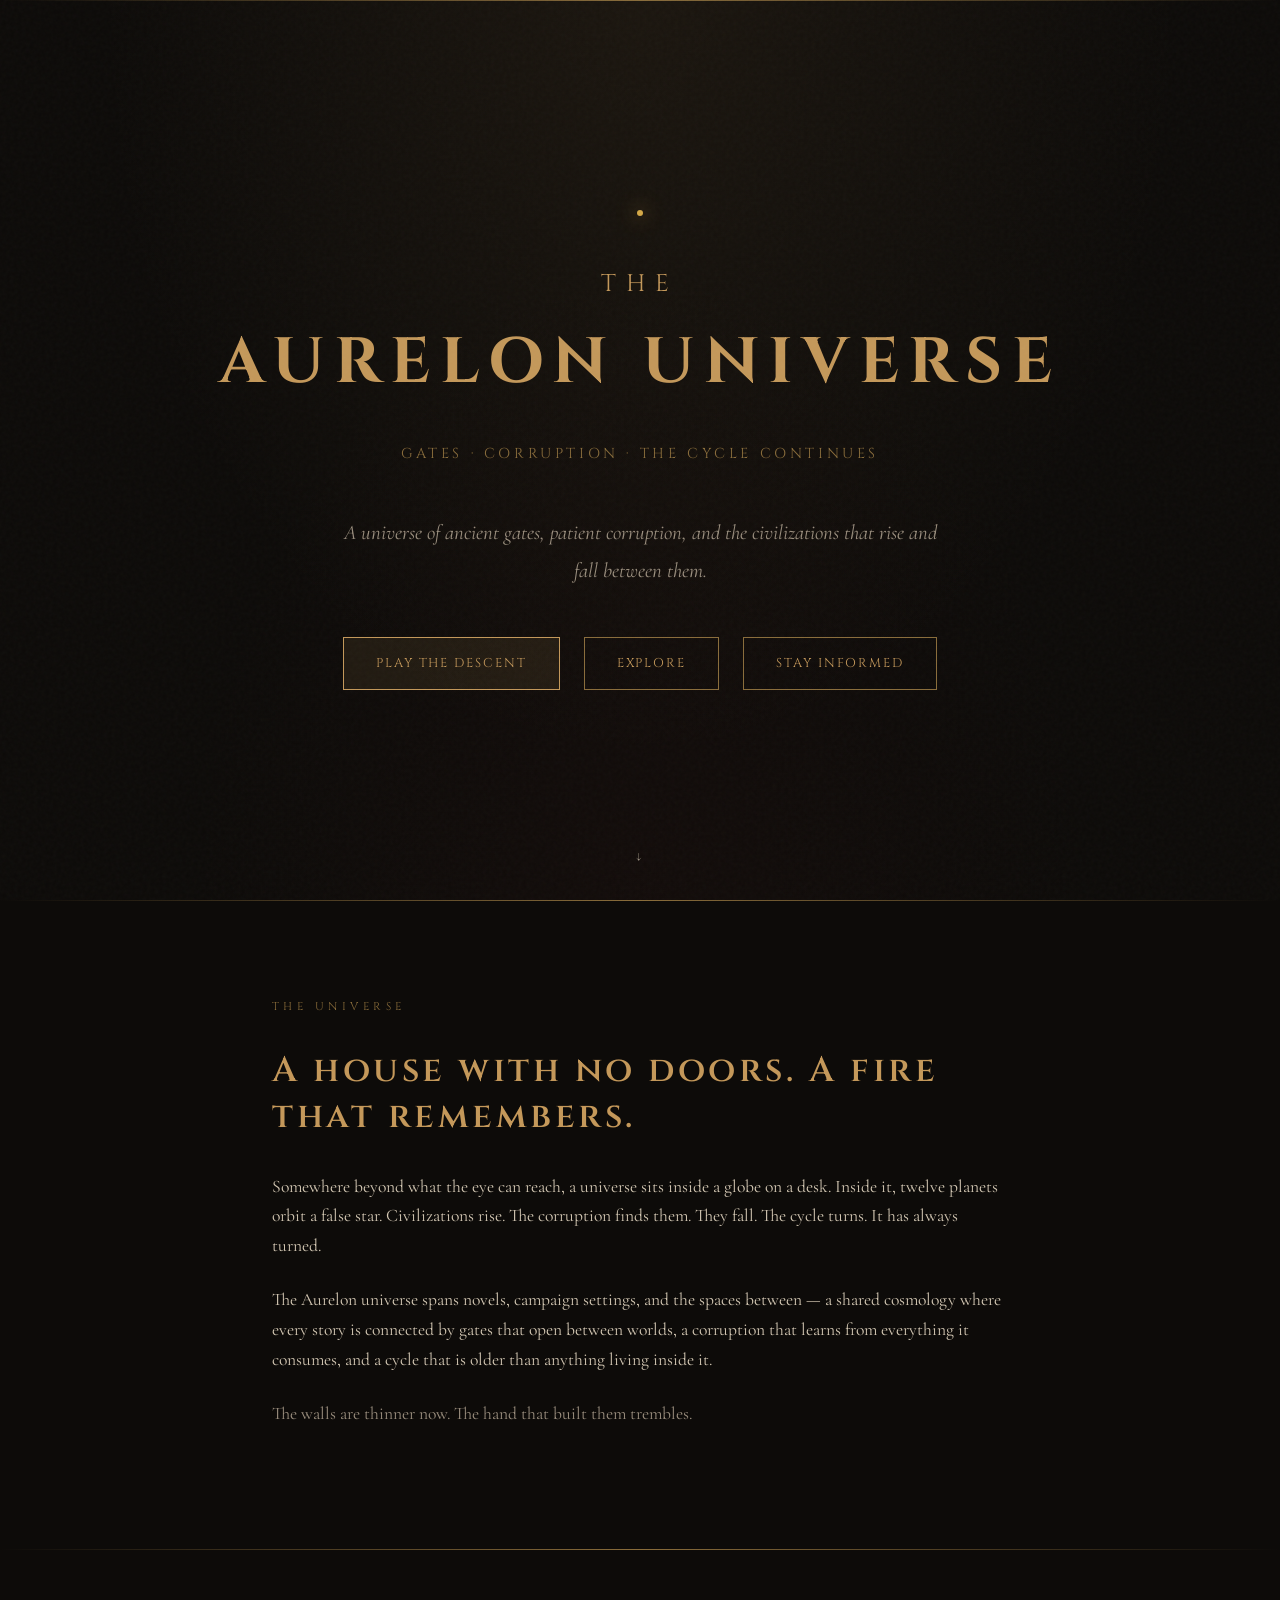
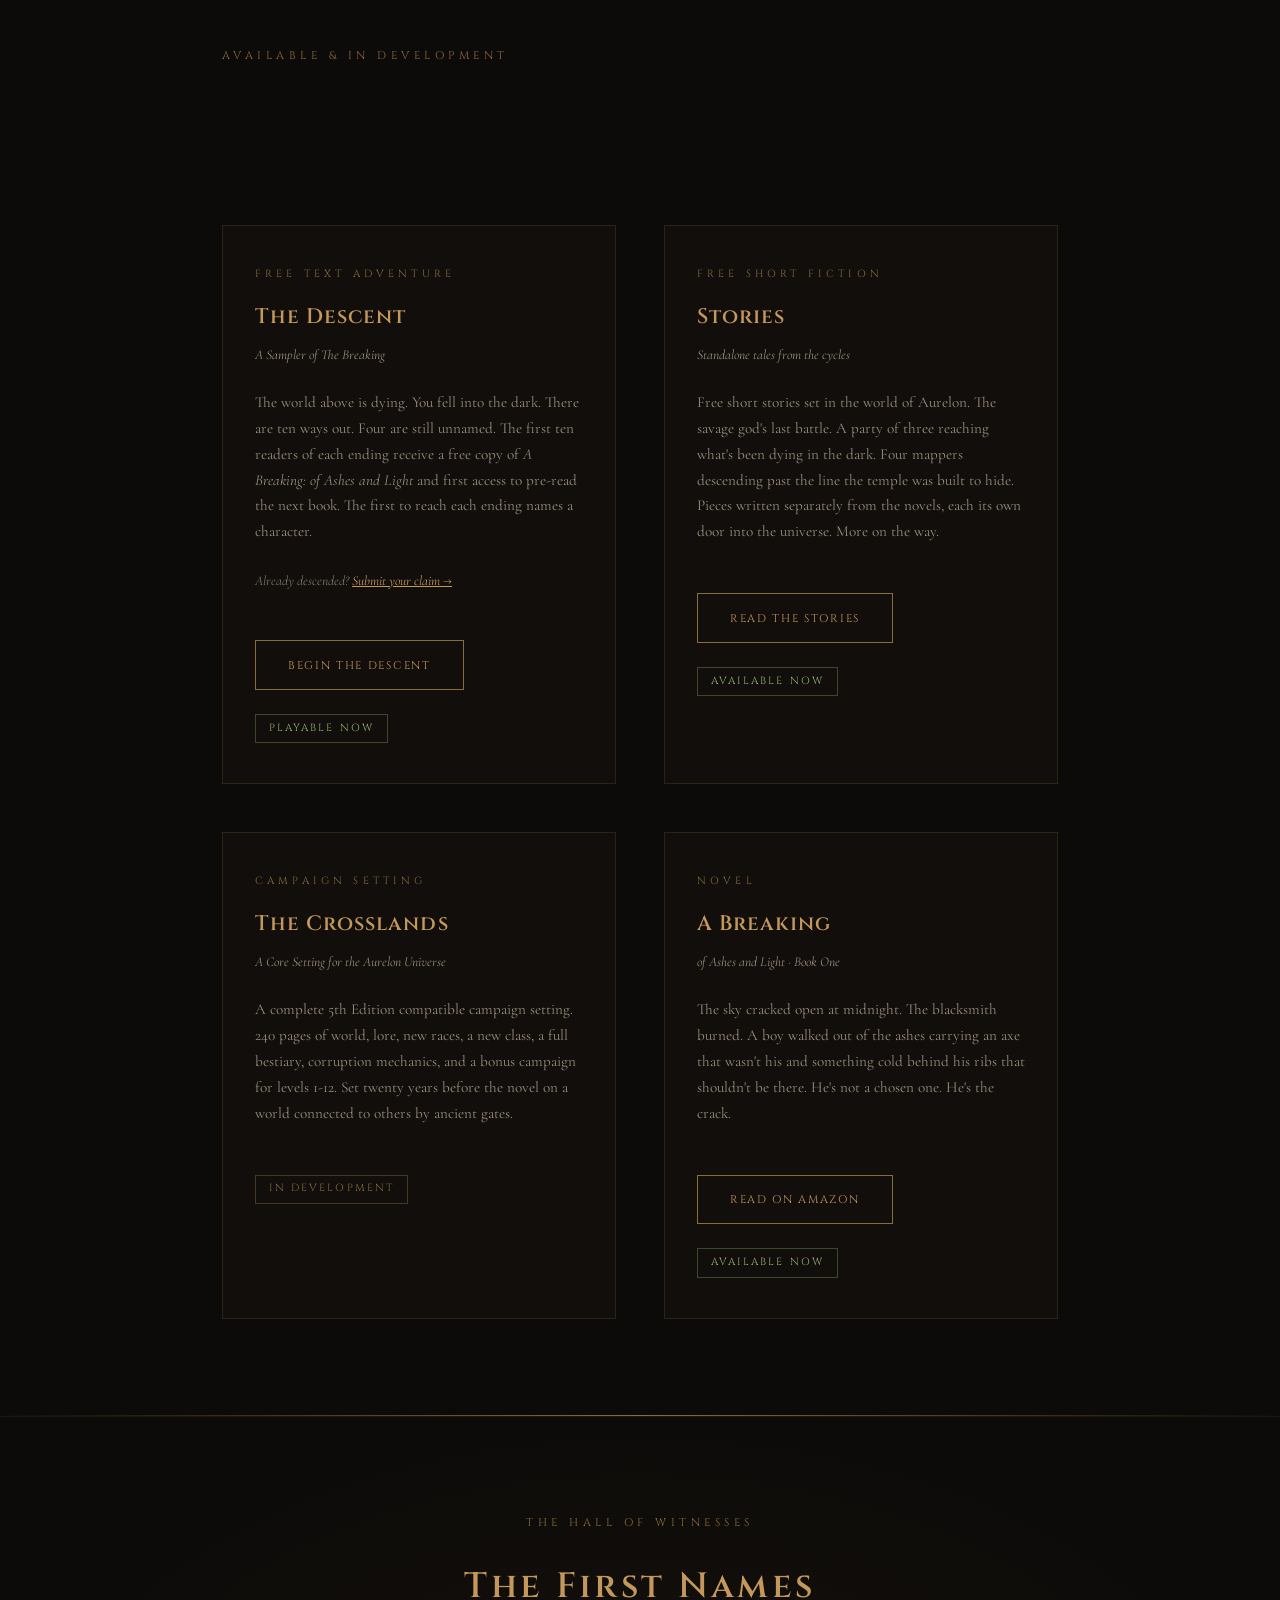
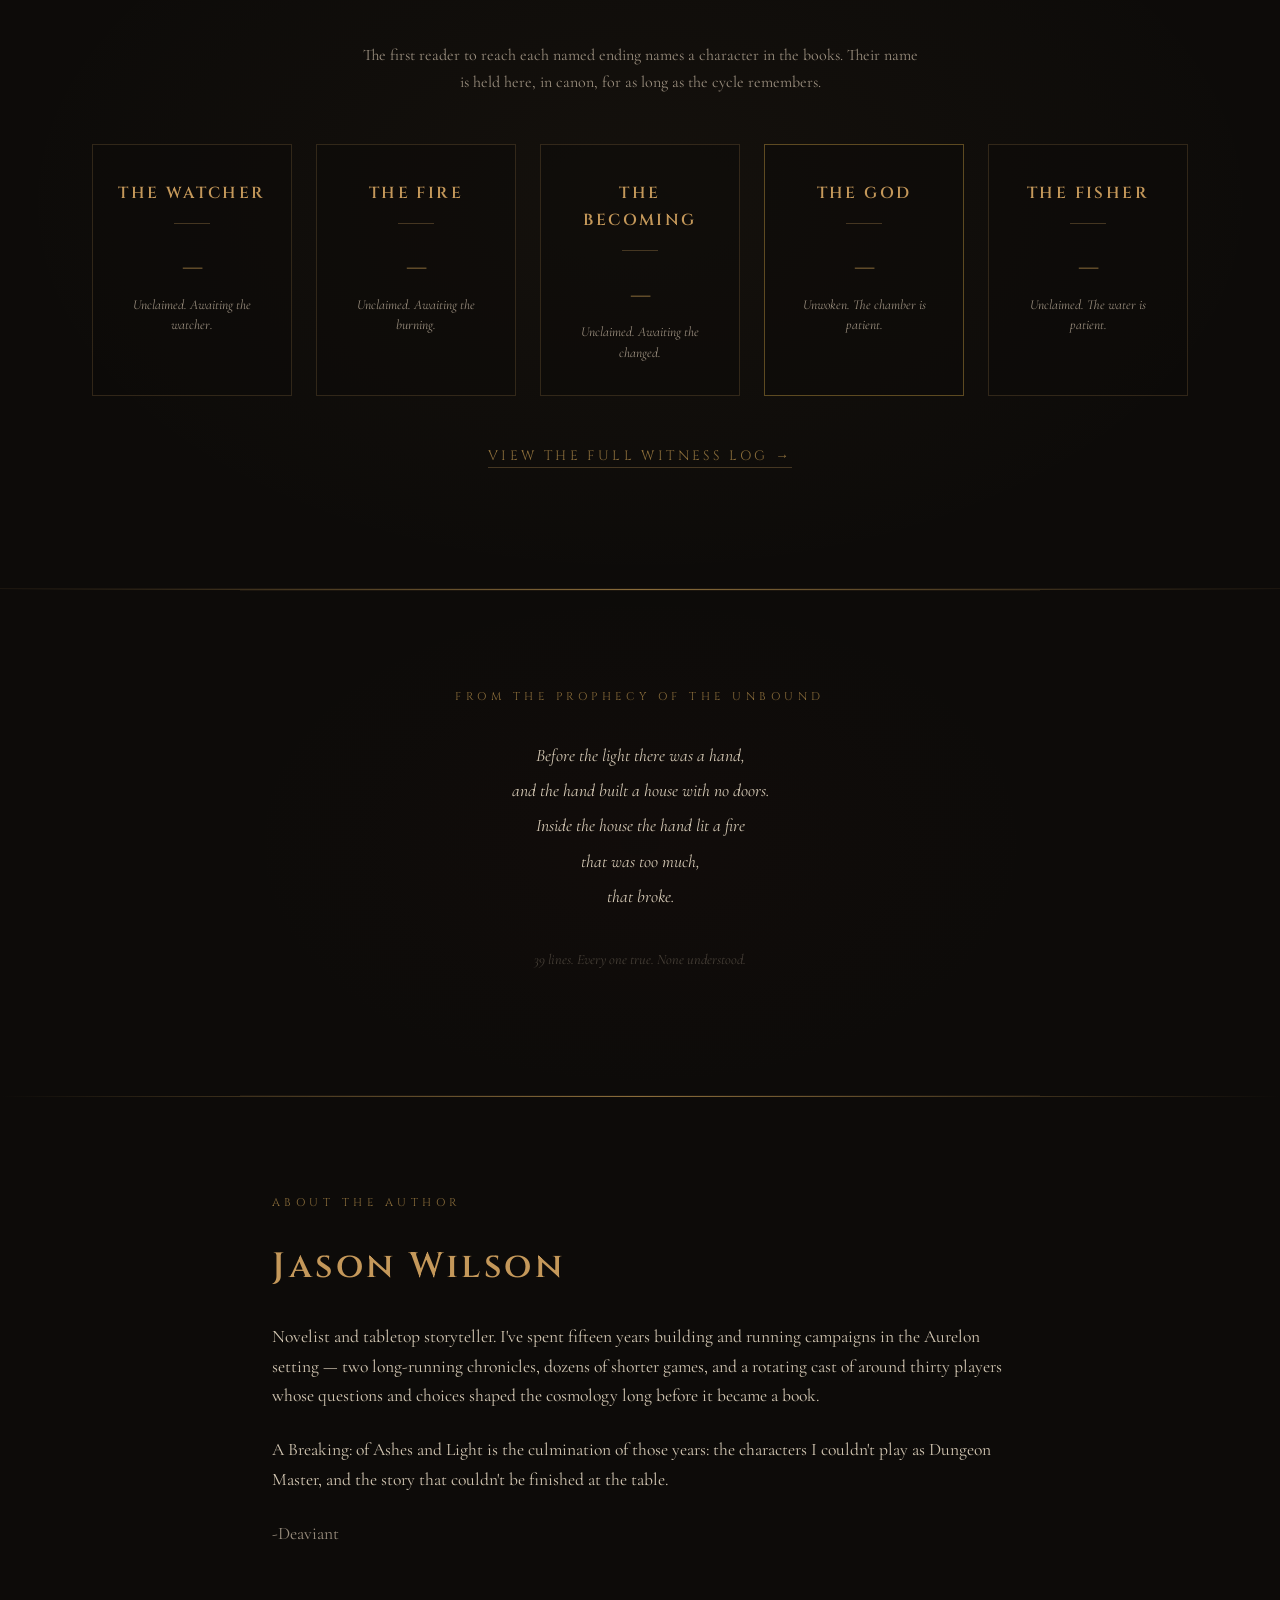
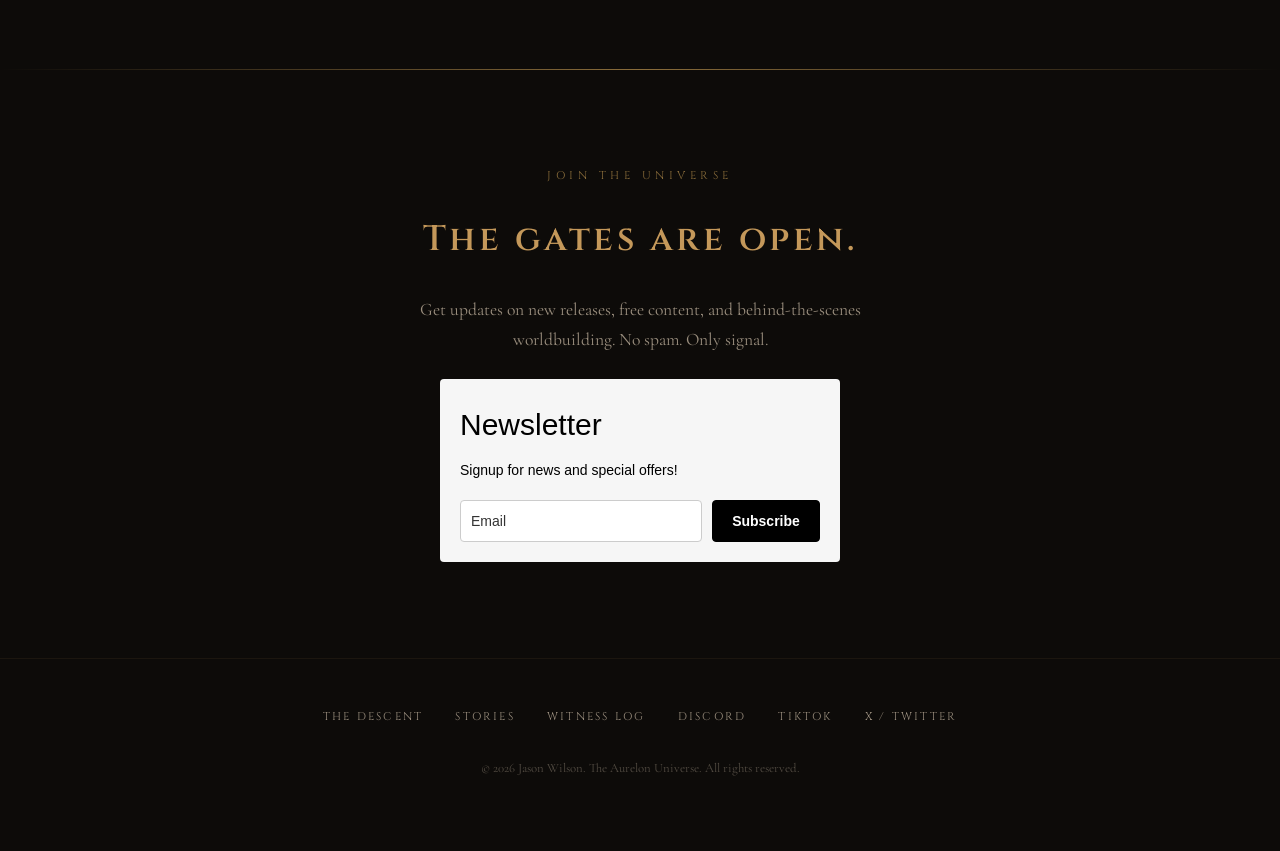
==== commit 4f67a584: "Update author description in index.html" ====
--- a/index.html
+++ b/index.html
@@ -680,7 +680,7 @@
   <h2>Jason Wilson</h2>
   <p>Novelist and tabletop storyteller. I've spent fifteen years building and running campaigns in the Aurelon setting — two long-running chronicles, dozens of shorter games, and a rotating cast of around thirty players whose questions and choices shaped the cosmology long before it became a book.</p>
   <p>A Breaking: of Ashes and Light is the culmination of those years: the characters I couldn't play as Dungeon Master, and the story that couldn't be finished at the table.</p>
-  <p class="text-dim">I live in Kentucky.</p>
+  <p class="text-dim">-Deaviant</p>
 </section>
 
 <div class="divider"></div>
